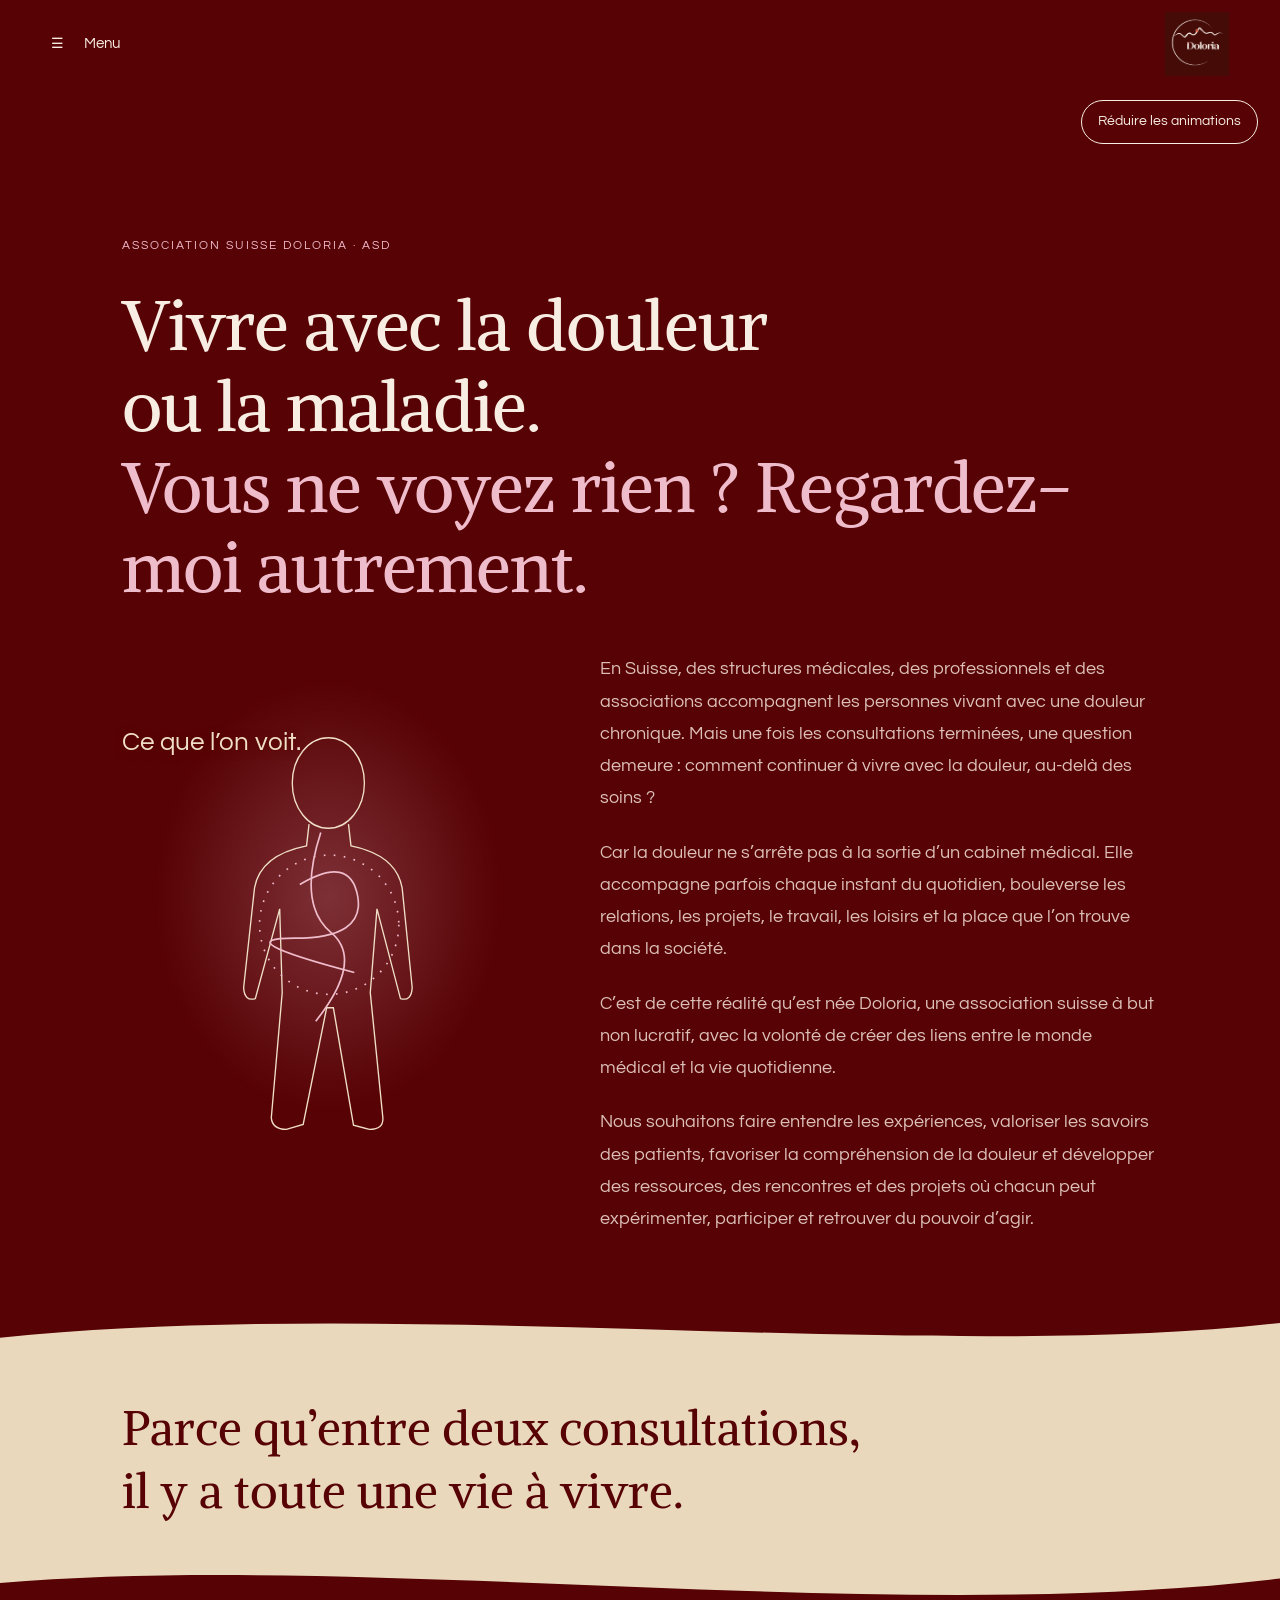
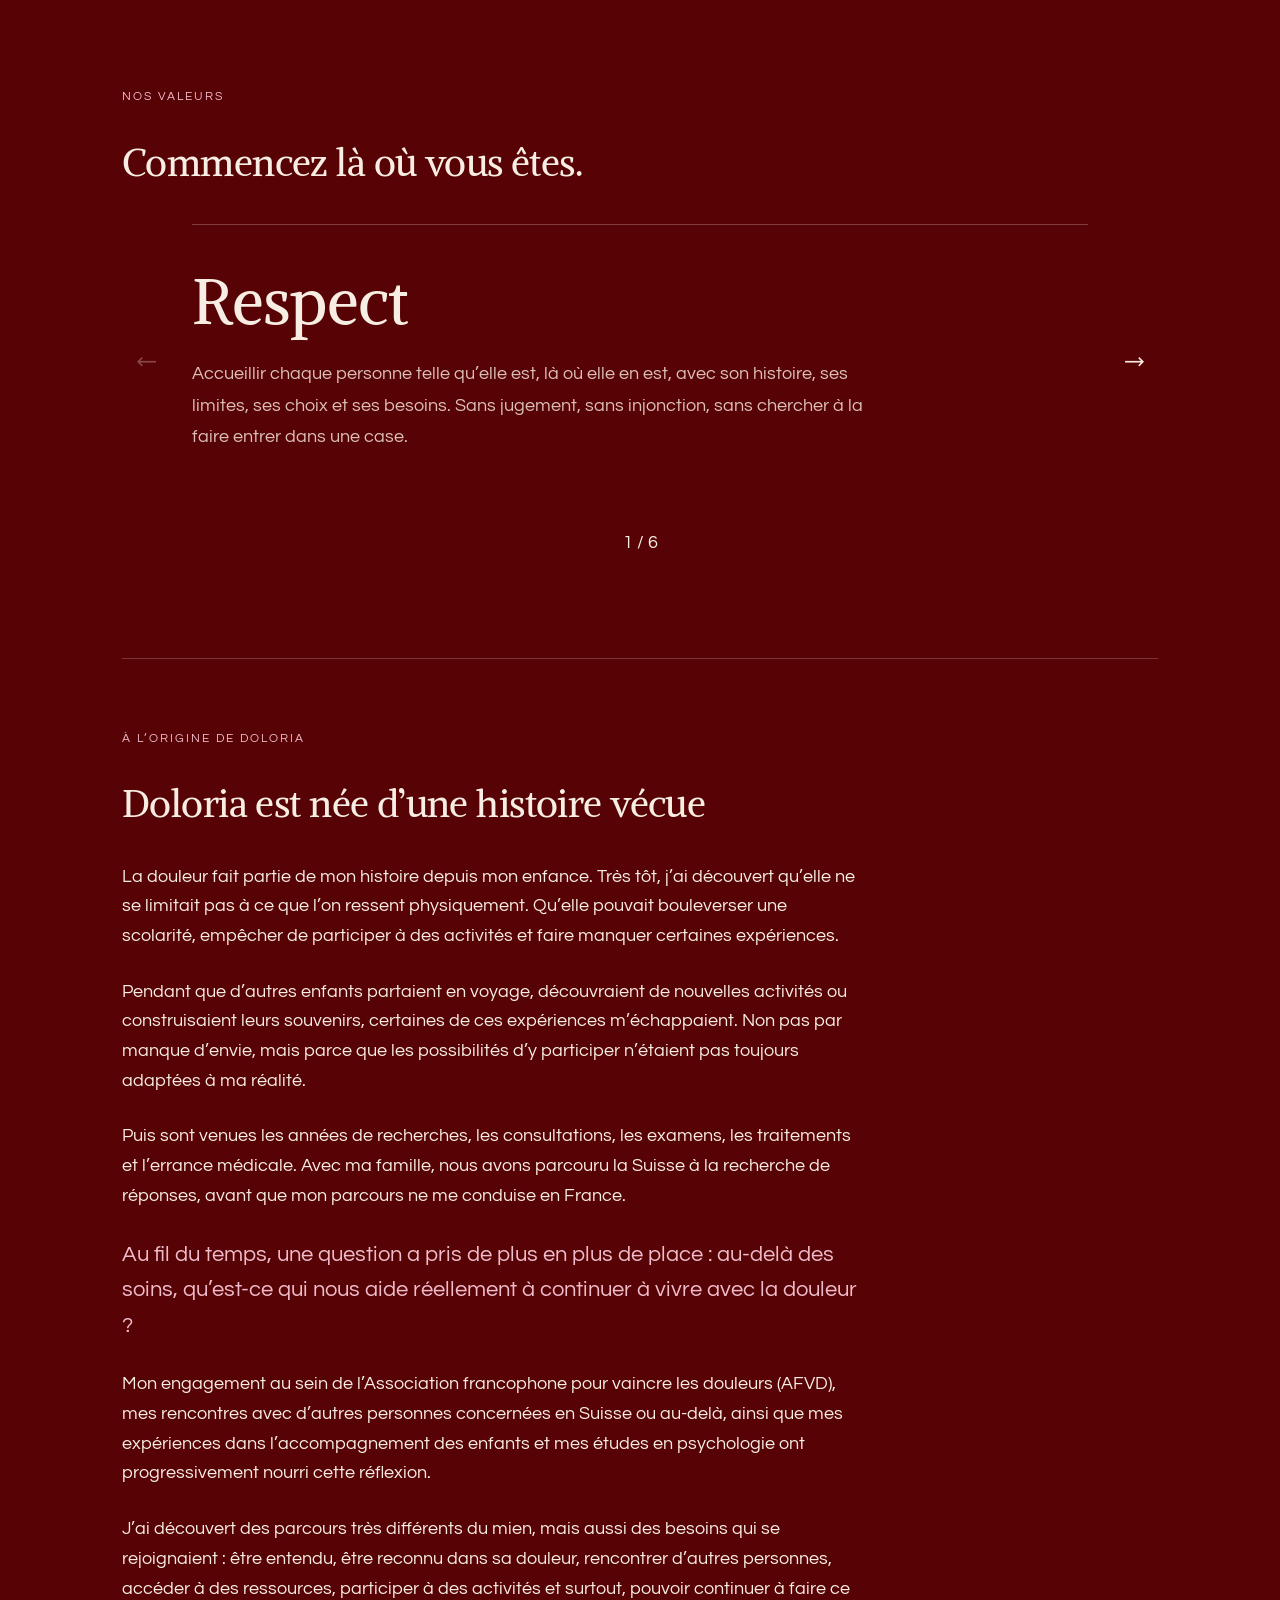
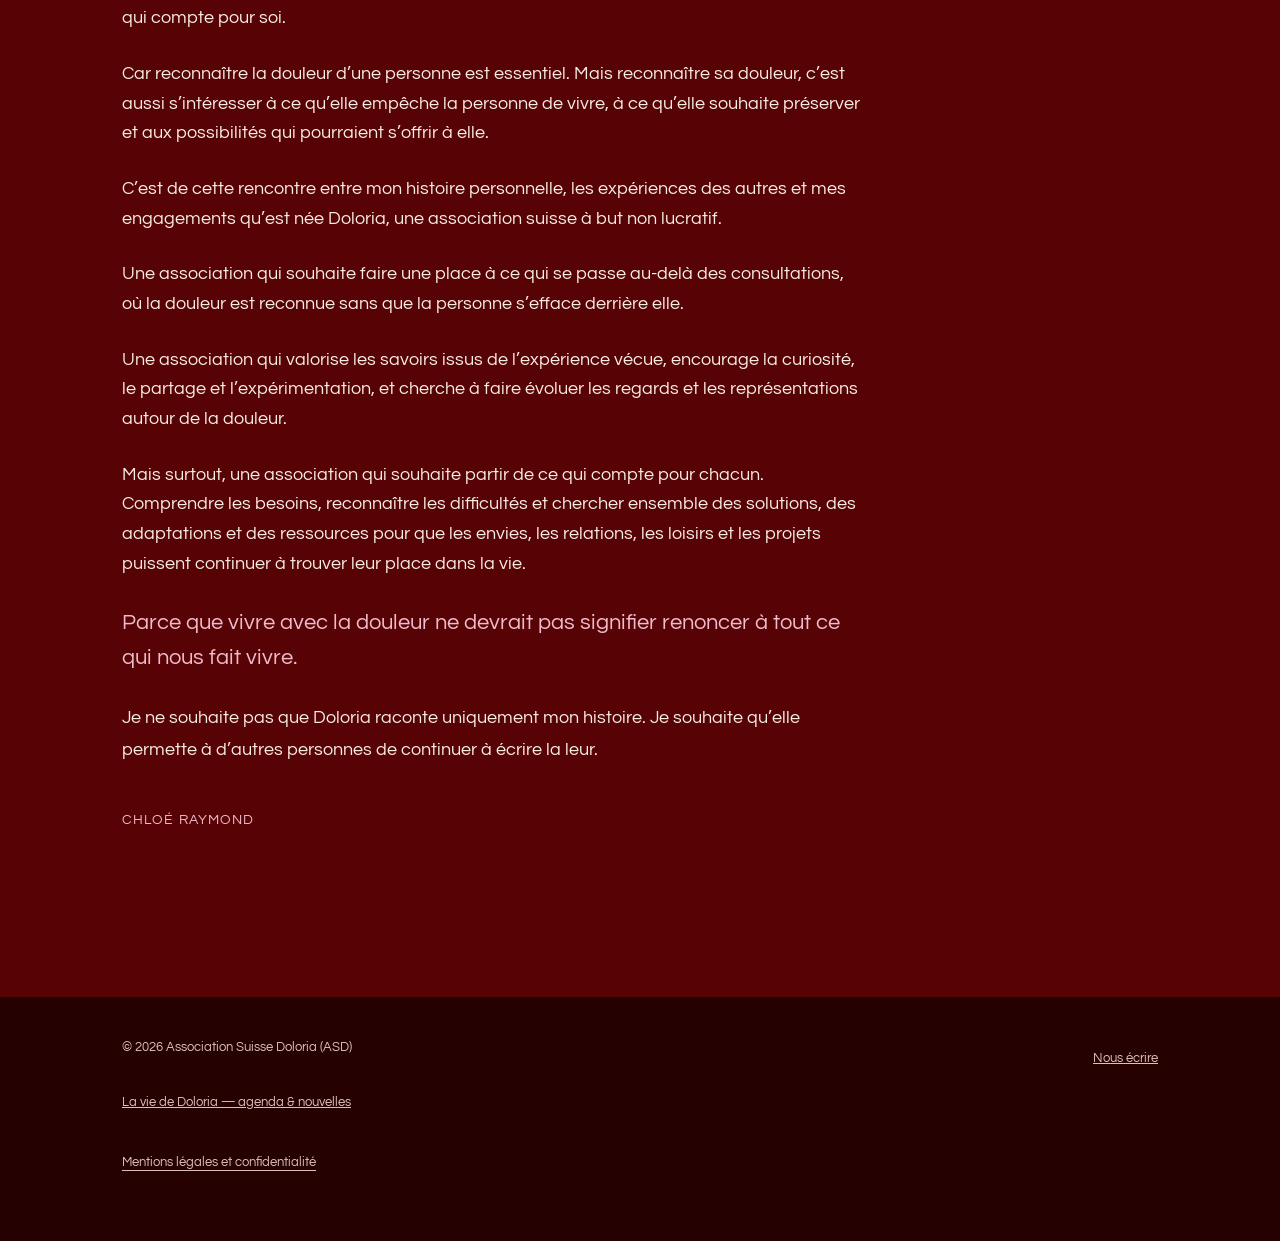
==== a-propos.html @ 416e48ea "Placer la silhouette dans la presentation de Doloria" ====
<!doctype html><html lang="fr"><head><meta charset="utf-8"><meta name="viewport" content="width=device-width,initial-scale=1"><meta name="description" content="Pourquoi Doloria existe : soutenir la qualité de vie, les choix et les projets des personnes vivant avec une douleur persistante ou une maladie chronique."><title>À propos — Doloria</title><link rel="stylesheet" href="info-pages.css"><style>/* Shared keyboard, reading and touch affordances. */:where(a,button,summary):focus-visible{outline:3px solid #fff!important;outline-offset:3px!important;box-shadow:0 0 0 7px #570204!important}main:focus{outline:none}.skip{position:fixed!important;top:10px!important;left:10px;z-index:1000;background:#f7ede2;color:#570204;padding:12px 20px;transform:translateY(-200%)}.skip:focus{transform:none}:where(p,h1,h2,h3,a,summary){overflow-wrap:anywhere}:where(.grid,.steps,.section-intro,.journey-bottom,.action-row)>*{min-width:0}:where(header nav,footer .wrap){flex-wrap:wrap}:where(header nav a,footer a){display:inline-flex;align-items:center;min-height:44px}summary{min-height:44px}p a{text-decoration:underline;text-underline-offset:.2em}.accessibility-controls{padding:12px 22px;background:#570204;color:#f7ede2;text-align:right}.accessibility-controls button{font:inherit;font-size:.875rem;min-height:44px;padding:8px 16px;border:1px solid currentColor;border-radius:24px;background:transparent;color:inherit;cursor:pointer}.accessibility-controls[hidden]{display:none}html.no-motion{scroll-behavior:auto!important}.no-motion *,.no-motion *::before,.no-motion *::after{animation:none!important;transition:none!important}.forest-door::before{content:'';position:absolute;left:50%;top:50%;width:max(100%,44px);height:max(100%,44px);transform:translate(-50%,-50%)}.forest-door:focus-visible::after{opacity:1}@media(max-width:760px){ .js .nav-links{max-height:calc(100dvh - var(--header,78px));overflow-y:auto} .nav{column-gap:8px} .motion{max-width:145px}}@media(forced-colors:active){ :where(a,button,summary):focus-visible{outline:3px solid Highlight!important;box-shadow:none!important} .pill,.button,.motion,.menu-toggle,.forest-door{border:2px solid ButtonText} .forest-door{background:ButtonFace}}@media(prefers-reduced-motion:reduce){html{scroll-behavior:auto!important}*,*::before,*::after{animation:none!important;transition:none!important}}</style><style id="adult-typography">
body{font-family:'Glacial Indifference','Helvetica Neue',Arial,sans-serif}
nav a:first-child,main h1,main h2,main h3,main h4,main.page h1,main.page h2,main.page h3,main .event h4{font-family:'Swiss 721','Helvetica Neue',Arial,sans-serif;font-weight:400}
main h1,.page h1{font-size:clamp(2.75rem,5.5vw,4.75rem);line-height:1.08;letter-spacing:-.045em}
main h1 em{font-style:normal}
main h2,.page h2{font-size:clamp(1.75rem,3vw,2.5rem);line-height:1.15;letter-spacing:-.025em}
main h3,main h4{line-height:1.2;letter-spacing:-.02em}
.lead{line-height:1.65}
</style>
<style id="shared-header-logo">header nav a.doloria-logo{display:flex;align-items:center;flex-shrink:0;min-height:86px;text-decoration:none}header nav a.doloria-logo img{display:block;width:86px;height:86px;object-fit:contain}@media(max-width:1000px){header nav a.doloria-logo img{width:74px;height:74px}header nav a.doloria-logo{min-height:74px}}@media(max-width:760px){header nav a.doloria-logo img{width:68px;height:68px}header nav a.doloria-logo{min-height:68px}}</style><style id="about-values-layout">.values{margin-top:80px}.values .grid{margin-top:36px}.values .card{min-height:0}.values h3{font-family:'Helvetica Neue',Arial,sans-serif;font-size:clamp(1.55rem,2.5vw,2rem);line-height:1.2;letter-spacing:-.025em;margin:0 0 20px}.founder-story{margin-top:100px;padding-top:70px;border-top:1px solid #f7ede238}.founder-story h2{max-width:800px}.story-copy{max-width:740px;margin-top:36px}.story-copy p{margin:0 0 26px}.story-copy .story-highlight{color:var(--rose);font-size:1.2em}.founder-signature{padding-top:16px;font-size:.85rem;letter-spacing:.08em;text-transform:uppercase;color:var(--rose)}@media(max-width:700px){.values{margin-top:55px}.founder-story{margin-top:65px;padding-top:45px}}</style><link rel="stylesheet" href="navigation.css?v=pro-4"><link rel="stylesheet" href="typographie.css?v=1"><style id="about-editorial">
.about-beacon{font-family:Alike,Georgia,serif!important;font-weight:400!important;font-size:clamp(1.8rem,4vw,3rem);line-height:1.3;color:var(--rose);max-width:900px;margin:48px 0 0;padding-left:24px;border-left:3px solid var(--rose)}
.values-track{display:flex;gap:24px;overflow-x:auto;scroll-snap-type:x mandatory;overscroll-behavior-x:contain;scrollbar-width:thin;margin-top:36px;padding:8px 0 18px}.values-track .card{flex:0 0 100%;box-sizing:border-box;min-width:0;scroll-snap-align:start;padding:36px}.values-track .card p{max-width:780px}.values-track .card h3{font-size:clamp(1.75rem,3.5vw,2.8rem)}
.values-controls{display:flex;justify-content:flex-end;align-items:center;gap:20px;margin-top:20px}.values-controls[hidden]{display:none}.values-controls button{width:50px;height:50px;border:1px solid currentColor;border-radius:50%;background:transparent;color:var(--cream);font:inherit;cursor:pointer}.values-controls button:disabled{opacity:.35;cursor:default}.values-controls button:hover:not(:disabled){background:var(--cream);color:var(--wine)}.values-track:focus-visible,.values-controls button:focus-visible{outline:3px solid var(--rose);outline-offset:4px}
@media(max-width:700px){.values-track .card{padding:24px}.about-beacon{padding-left:18px}}
@media print{.values-track{display:block;overflow:visible}.values-track .card{margin-block:20px;break-inside:avoid}.values-controls{display:none}}
</style><style id="about-intro-spacing">main.page>.wrap>.lead{margin-bottom:0}main.page>.wrap>.lead+.lead{margin-top:14px}main.page>.wrap>.about-beacon{margin-top:28px}</style><link rel="stylesheet" href="site-natural.css?v=1"><link rel="stylesheet" href="about-invisible.css?v=1"><style id="invisible-intro-layout">.invisible-intro{margin-top:45px}.invisible-intro .lead{margin:0 0 22px;max-width:none;font-size:1.12rem;line-height:1.8}.invisible-intro .invisible-art{height:520px;min-height:0;top:110px}.founder-story .story-copy{max-width:740px;margin-top:36px}.founder-story .story-copy [data-cms-text="histoire_13"]{font-family:Questrial,Arial,sans-serif!important;font-size:1em;line-height:1.8;color:inherit;margin:0 0 26px;padding:0}@media(max-width:700px){.invisible-intro .invisible-art{height:420px;top:auto}.invisible-intro .lead{font-size:1rem}}</style></head><body data-cms-page="a-propos"><a class="skip" href="#contenu">Aller au contenu</a><header id="site-header"><nav id="site-navigation" aria-label="Navigation principale"><a class="site-logo" href="index.html" aria-label="Doloria, accueil"><img src="media/site-564880e612cbc043.webp" alt="Doloria" width="72" height="72"></a><button id="site-menu-toggle" type="button" aria-expanded="false" aria-controls="site-menu" hidden>Menu</button><div id="site-menu"><a href="a-propos.html" aria-current="page">À propos</a><a href="vie-doloria.html">La vie de Doloria</a><a href="index.html#actions">Nos actions</a><a href="ressources.html">Ressources</a><details class="site-pro-menu"><summary>Espace professionnels <span aria-hidden="true">⌄</span></summary><div class="site-pro-links"><a href="professionnels.html">Santé</a><a href="professionnels-animation.html">Anim’</a><a href="professionnels-institutions.html">Institutions</a></div></details><a href="petits-courageux.html">Les Petits Courageux</a><a href="contact.html">Contact</a></div></nav></header><div class="accessibility-controls" hidden><button id="reading-motion" type="button" aria-pressed="false">Réduire les animations</button></div><main class="page" id="contenu" tabindex="-1"><div class="wrap"><div data-cms-text="intro_label" class="eyebrow">Association Suisse Doloria · ASD</div><h1><span data-cms-text="but_titre" >Vivre avec la douleur ou la maladie.</span><br><em data-cms-text="but_suite" >Vous ne voyez rien ? Regardez-moi autrement.</em></h1><div class="invisible-story invisible-intro"><div class="invisible-art" aria-hidden="true"><svg viewBox="0 0 440 620" role="presentation"><defs><radialGradient id="human-glow"><stop stop-color="#efbccb" stop-opacity=".25"/><stop offset="1" stop-color="#efbccb" stop-opacity="0"/></radialGradient></defs><ellipse cx="220" cy="290" rx="210" ry="260" fill="url(#human-glow)"/><g class="human-outline" fill="none" stroke="#f0dfc7" stroke-width="1.6"><ellipse cx="220" cy="155" rx="43" ry="54"/><path d="M197 204L194 230Q139 241 132 280L119 399Q120 416 133 412L162 305 165 405 152 554Q153 568 170 568L190 562 218 423 226 423 250 563 269 568Q286 568 285 554L270 405 278 305 306 412Q319 416 320 399L308 280Q301 241 247 230L244 204"/></g><g class="inner-lines" fill="none" stroke="#efbccb" stroke-width="2"><path d="M186 276Q246 240 255 290T180 340 251 381"/><path d="M211 214Q183 300 223 333T205 439"/><circle cx="221" cy="324" r="83" stroke-dasharray="2 10"/></g></svg><div class="invisible-word w1">Ce que l’on voit.</div><div class="invisible-word w2">Ce que l’on ressent.</div><div class="invisible-word w3">Ce que l’on souhaite vivre.</div></div><div class="intro-copy"><p class="lead" data-cms-text="but_texte">En Suisse, des structures médicales, des professionnels et des associations accompagnent les personnes vivant avec une douleur chronique. Mais une fois les consultations terminées, une question demeure : comment continuer à vivre avec la douleur, au-delà des soins ?</p><p class="lead" data-cms-text="but_actions">Car la douleur ne s’arrête pas à la sortie d’un cabinet médical. Elle accompagne parfois chaque instant du quotidien, bouleverse les relations, les projets, le travail, les loisirs et la place que l’on trouve dans la société.</p><p class="lead" data-cms-text="but_origine">C’est de cette réalité qu’est née Doloria, une association suisse à but non lucratif, avec la volonté de créer des liens entre le monde médical et la vie quotidienne.</p><p class="lead" data-cms-text="but_projets">Nous souhaitons faire entendre les expériences, valoriser les savoirs des patients, favoriser la compréhension de la douleur et développer des ressources, des rencontres et des projets où chacun peut expérimenter, participer et retrouver du pouvoir d’agir.</p></div></div><p class="about-beacon" data-cms-text="phrase_phare">Parce qu’entre deux consultations, il y a toute une vie à vivre.</p><section class="values" aria-labelledby="values-title"><div data-cms-text="valeurs_label" class="eyebrow">Nos valeurs</div><h2 data-cms-text="valeurs_titre" id="values-title">Commencez là où vous êtes.</h2><div class="values-track" id="values-track" tabindex="0" role="region" aria-roledescription="carrousel" aria-label="Les six valeurs de Doloria"><article class="card" role="group" aria-roledescription="diapositive" aria-label="1 sur 6"><h3 data-cms-text="valeur_1_titre" >Respect</h3><p data-cms-text="valeur_1_texte" >Accueillir chaque personne telle qu’elle est, là où elle en est, avec son histoire, ses limites, ses choix et ses besoins. Sans jugement, sans injonction, sans chercher à la faire entrer dans une case.</p></article><article class="card" role="group" aria-roledescription="diapositive" aria-label="2 sur 6"><h3 data-cms-text="valeur_2_titre" >Autodétermination</h3><p data-cms-text="valeur_2_texte" >Chacun reste acteur de sa vie et de ses décisions. Doloria défend le droit de comprendre, de choisir, de refuser, d’essayer et de définir ce qui compte réellement pour soi.</p></article><article class="card" role="group" aria-roledescription="diapositive" aria-label="3 sur 6"><h3 data-cms-text="valeur_3_titre" >Co-construction</h3><p data-cms-text="valeur_3_texte" >Les réponses ne se construisent pas à la place des personnes concernées, mais avec elles. L’expérience vécue, les priorités de chacun et les savoirs professionnels ont tous leur place.</p></article><article class="card" role="group" aria-roledescription="diapositive" aria-label="4 sur 6"><h3 data-cms-text="valeur_4_titre" >Singularité</h3><p data-cms-text="valeur_4_texte" >Il n’existe pas une seule façon de vivre avec la douleur ou la maladie. Chaque parcours est unique, tout comme les besoins, les ressources, les envies et les objectifs de vie de chacun.</p></article><article class="card" role="group" aria-roledescription="diapositive" aria-label="5 sur 6"><h3 data-cms-text="valeur_5_titre" >Accessibilité</h3><p data-cms-text="valeur_5_texte" >L’information et les ressources doivent pouvoir être comprises et utilisées par tous. Doloria veut rendre les connaissances autour de la douleur plus claires, plus accessibles et plus proches du quotidien.</p></article><article class="card" role="group" aria-roledescription="diapositive" aria-label="6 sur 6"><h3 data-cms-text="valeur_6_titre" >La vie avant la douleur</h3><p data-cms-text="valeur_6_texte" >La douleur peut bouleverser une existence, mais elle ne définit pas une personne. Doloria part de ce qui compte vraiment : le quotidien, les liens, les envies, les projets et tout ce que chacun souhaite encore vivre.</p></article></div><div class="values-controls" hidden><button type="button" class="values-prev" aria-label="Valeur précédente" aria-controls="values-track">←</button><span class="values-count" aria-live="polite" aria-atomic="true">1 / 6</span><button type="button" class="values-next" aria-label="Valeur suivante" aria-controls="values-track">→</button></div></section><section class="founder-story" aria-labelledby="story-title"><div data-cms-text="histoire_label" class="eyebrow">À l’origine de Doloria</div><h2 data-cms-text="histoire_titre" id="story-title">Doloria est née d’une histoire vécue</h2><div class="story-copy"><p class="" data-cms-text="histoire_1">La douleur fait partie de mon histoire depuis mon enfance. Très tôt, j’ai découvert qu’elle ne se limitait pas à ce que l’on ressent physiquement. Qu’elle pouvait bouleverser une scolarité, empêcher de participer à des activités et faire manquer certaines expériences.</p><p class="" data-cms-text="histoire_2">Pendant que d’autres enfants partaient en voyage, découvraient de nouvelles activités ou construisaient leurs souvenirs, certaines de ces expériences m’échappaient. Non pas par manque d’envie, mais parce que les possibilités d’y participer n’étaient pas toujours adaptées à ma réalité.</p><p class="" data-cms-text="histoire_3">Puis sont venues les années de recherches, les consultations, les examens, les traitements et l’errance médicale. Avec ma famille, nous avons parcouru la Suisse à la recherche de réponses, avant que mon parcours ne me conduise en France.</p><p class="story-highlight" data-cms-text="histoire_4">Au fil du temps, une question a pris de plus en plus de place : au-delà des soins, qu’est-ce qui nous aide réellement à continuer à vivre avec la douleur ?</p><p class="" data-cms-text="histoire_5">Mon engagement au sein de l’Association francophone pour vaincre les douleurs (AFVD), mes rencontres avec d’autres personnes concernées en Suisse ou au-delà, ainsi que mes expériences dans l’accompagnement des enfants et mes études en psychologie ont progressivement nourri cette réflexion.</p><p class="" data-cms-text="histoire_6">J’ai découvert des parcours très différents du mien, mais aussi des besoins qui se rejoignaient : être entendu, être reconnu dans sa douleur, rencontrer d’autres personnes, accéder à des ressources, participer à des activités et surtout, pouvoir continuer à faire ce qui compte pour soi.</p><p class="" data-cms-text="histoire_7">Car reconnaître la douleur d’une personne est essentiel. Mais reconnaître sa douleur, c’est aussi s’intéresser à ce qu’elle empêche la personne de vivre, à ce qu’elle souhaite préserver et aux possibilités qui pourraient s’offrir à elle.</p><p class="" data-cms-text="histoire_8">C’est de cette rencontre entre mon histoire personnelle, les expériences des autres et mes engagements qu’est née Doloria, une association suisse à but non lucratif.</p><p class="" data-cms-text="histoire_9">Une association qui souhaite faire une place à ce qui se passe au-delà des consultations, où la douleur est reconnue sans que la personne s’efface derrière elle.</p><p class="" data-cms-text="histoire_10">Une association qui valorise les savoirs issus de l’expérience vécue, encourage la curiosité, le partage et l’expérimentation, et cherche à faire évoluer les regards et les représentations autour de la douleur.</p><p class="" data-cms-text="histoire_11">Mais surtout, une association qui souhaite partir de ce qui compte pour chacun. Comprendre les besoins, reconnaître les difficultés et chercher ensemble des solutions, des adaptations et des ressources pour que les envies, les relations, les loisirs et les projets puissent continuer à trouver leur place dans la vie.</p><p class="story-highlight" data-cms-text="histoire_12">Parce que vivre avec la douleur ne devrait pas signifier renoncer à tout ce qui nous fait vivre.</p><p class="story-highlight" data-cms-text="histoire_13">Je ne souhaite pas que Doloria raconte uniquement mon histoire. Je souhaite qu’elle permette à d’autres personnes de continuer à écrire la leur.</p><p class="founder-signature" data-cms-text="signature">Chloé Raymond</p></div></section></div></main><footer><div class="wrap"><span>© 2026 Association Suisse Doloria (ASD)</span><a href="contact.html">Nous écrire</a></div><div class="wrap"><a href="vie-doloria.html" style="display:inline-flex;min-height:44px;align-items:center">La vie de Doloria — agenda &amp; nouvelles</a></div><div class="wrap" style="padding-top:16px;padding-bottom:16px"><a href="mentions-legales.html" style="display:inline-flex;align-items:center;min-height:44px;text-decoration:underline;text-underline-offset:4px">Mentions légales et confidentialité</a></div></footer><script src="cms-public.js" defer></script><script src="accessibility.js" defer></script><script src="site-natural.js?v=1" defer></script><script>
(()=>{const track=document.getElementById('values-track');if(!track)return;const cards=[...track.children],controls=document.querySelector('.values-controls'),prev=document.querySelector('.values-prev'),next=document.querySelector('.values-next'),count=document.querySelector('.values-count');let index=0,raf=0;controls.hidden=false;
function sync(){raf=0;index=cards.reduce((best,card,i)=>Math.abs(card.getBoundingClientRect().left-track.getBoundingClientRect().left)<Math.abs(cards[best].getBoundingClientRect().left-track.getBoundingClientRect().left)?i:best,0);prev.disabled=index===0;next.disabled=index===cards.length-1;count.textContent=(index+1)+' / '+cards.length;}
function go(i){const target=Math.max(0,Math.min(cards.length-1,i));track.scrollBy({left:cards[target].getBoundingClientRect().left-track.getBoundingClientRect().left,behavior:matchMedia('(prefers-reduced-motion: reduce)').matches||document.documentElement.classList.contains('no-motion')?'instant':'smooth'});}
prev.addEventListener('click',()=>go(index-1));next.addEventListener('click',()=>go(index+1));track.addEventListener('keydown',e=>{if(e.target!==track)return;if(['ArrowLeft','ArrowRight','Home','End'].includes(e.key)){e.preventDefault();go(e.key==='Home'?0:e.key==='End'?cards.length-1:index+(e.key==='ArrowRight'?1:-1));}});track.addEventListener('scroll',()=>{if(!raf)raf=requestAnimationFrame(sync);},{passive:true});addEventListener('resize',sync);sync();})();
</script><script src="about-invisible.js?v=1" defer></script></body></html>
---- info-pages.css ----
:root{--wine:#570204;--deep:#340102;--cream:#f7ede2;--rasp:#bf1246;--rose:#efbccb;--muted:#dcc0b8;--ink:#50202c}*{box-sizing:border-box}html{scroll-behavior:smooth}body{margin:0;background:var(--wine);color:var(--cream);font:18px/1.65 'Helvetica Neue',Arial,sans-serif}a{color:inherit}a:focus-visible{outline:3px solid var(--rose);outline-offset:6px}.wrap{max-width:1100px;padding-inline:32px;margin:auto}header{border-bottom:1px solid #f7ede226}nav{min-height:95px;display:flex;align-items:center;justify-content:space-between;gap:24px}nav a{text-decoration:none}nav a:first-child{font:2rem/1 Georgia,serif}nav a:last-child{text-decoration:underline;text-underline-offset:5px}.page{padding-block:110px 140px}.eyebrow{text-transform:uppercase;color:var(--rose);letter-spacing:.16em;font-size:.78rem;margin-bottom:28px}.page h1{font:400 clamp(3.5rem,8vw,7.5rem)/.92 Georgia,serif;letter-spacing:-.07em;max-width:1000px;margin:0}.page h1 em{color:var(--rose);font-weight:400}.lead{font-size:1.25rem;max-width:720px;color:var(--muted);margin:35px 0 75px}.grid{display:grid;grid-template-columns:repeat(2,1fr);gap:25px;margin-top:60px}.card{border:1px solid #f7ede238;border-radius:7px 18px 12px 16px;padding:28px 30px;min-height:220px}.card .num{color:var(--rose);font-size:.8rem;letter-spacing:.12em}.card h2{font:400 clamp(2rem,3.4vw,3.1rem)/1 Georgia,serif;letter-spacing:-.05em;margin:30px 0 15px}.card p{color:var(--muted);margin:0}.note{border-left:3px solid var(--rasp);padding:21px 25px;background:#ffffff09;max-width:780px;margin-top:50px}.contact-box{background:var(--cream);color:var(--wine);padding:40px;border-radius:8px 20px 12px 18px;max-width:800px;margin-top:55px}.contact-box h2{font:400 clamp(2rem,4vw,3.4rem)/1 Georgia,serif;margin:0 0 18px}.contact-box a{display:inline-flex;background:var(--wine);color:var(--cream);padding:13px 20px;border-radius:10px 15px 9px 14px;text-decoration:none;margin-top:20px}.contact-box a:hover{background:var(--rasp)}footer{background:#250102;padding:40px 0;font-size:.82rem;color:var(--muted)}footer .wrap{display:flex;justify-content:space-between;gap:20px}@media(max-width:700px){body{font-size:16px}.wrap{padding-inline:22px}nav{min-height:78px}nav a:first-child{font-size:1.7rem}.page{padding-block:75px 90px}.lead{font-size:1.08rem;margin-bottom:50px}.grid{grid-template-columns:1fr;margin-top:40px}.card{min-height:0}.contact-box{padding:28px 23px}footer .wrap{display:block}footer a{display:inline-block;margin-top:18px}}@media(prefers-reduced-motion:reduce){html{scroll-behavior:auto}}
---- navigation.css ----
#site-header{position:sticky;inset:0 0 auto;z-index:100;display:block;padding:0;background:#570204;color:#f7ede2;border-bottom:1px solid #f7ede233;font-family:'Helvetica Neue',Arial,sans-serif}
#site-header.site-professional{position:fixed;background:#081525ed}
#site-navigation{display:flex;align-items:center;justify-content:flex-start;gap:20px;max-width:1600px;margin:auto;padding:8px 28px;min-height:88px!important;flex-wrap:nowrap}
#site-header .site-logo{display:flex;flex-shrink:0;min-height:64px;padding:0}
#site-header .site-logo img{display:block;width:72px;height:72px;object-fit:contain}
#site-menu{display:flex;align-items:center;gap:20px;margin-left:auto}
#site-menu a{display:flex;align-items:center;min-height:44px;padding:8px 0;color:inherit;font-family:inherit!important;font-size:14px;font-weight:400;line-height:1.4;letter-spacing:0;text-decoration:none;white-space:nowrap}
#site-menu a:hover,#site-menu a[aria-current]{text-decoration:underline;text-underline-offset:7px;text-decoration-thickness:2px}
#site-header button{margin:0;border:1px solid #f7ede277;border-radius:28px;background:transparent;color:inherit;font:14px/1.3 'Helvetica Neue',Arial,sans-serif;min-height:44px;padding:10px 16px;max-width:none;cursor:pointer}
#site-menu-toggle{display:none}
#site-header .site-motion{flex-shrink:0;font-size:12px}
#site-header .site-tools{display:flex;justify-content:flex-end;align-items:center;gap:20px;padding:0 28px 10px}
#site-header .direct{display:inline-flex;align-items:center;min-height:44px;margin:0;padding:0;font-size:12px;max-width:none;text-decoration:underline;line-height:1.4}
#site-header a:focus-visible,#site-header button:focus-visible{outline:3px solid #fff;outline-offset:3px}
@media(max-width:1400px){
 #site-navigation{gap:14px}
 #site-header.nav-ready #site-menu-toggle{display:block}
 #site-header.nav-ready #site-menu{position:absolute;top:100%;left:0;right:0;display:none;max-height:calc(100dvh - var(--site-header-height,88px));overflow-y:auto;overscroll-behavior:contain;background:#570204;padding:14px 28px 22px;border-bottom:1px solid #f7ede255;margin:0;flex-direction:column;align-items:stretch;gap:0}
 #site-header.site-professional #site-menu{background:#081525}
 #site-header.nav-ready #site-menu.open{display:flex}
 #site-menu a{white-space:normal;padding:12px 0;font-size:16px}
 #site-header .site-motion{margin-left:auto}
 #site-header:not(.nav-ready) #site-navigation{flex-wrap:wrap}
 #site-header:not(.nav-ready) #site-menu{flex-basis:100%;flex-wrap:wrap;margin:0}
}
@media(max-width:600px){#site-navigation{padding:6px 18px;min-height:78px!important;gap:10px}#site-header .site-logo img{width:60px;height:60px}#site-header .site-motion{font-size:11px;padding:9px 10px;max-width:145px}#site-header .site-tools{padding:0 18px 8px;gap:12px}#site-header .direct{max-width:190px;font-size:11px}#site-header button{font-size:14px}#site-header.site-professional~main .chapter:first-child{padding-top:180px}}
@media print{#site-header{display:none}}

.skip:focus{z-index:1001}
/* A native disclosure remains usable without JavaScript. */
#site-menu .site-pro-menu{position:relative;max-width:none;margin:0;padding:0;border:0}
#site-menu .site-pro-menu>summary{display:flex;align-items:center;gap:8px;min-height:44px;padding:8px 0;list-style:none;cursor:pointer;font:400 14px/1.4 'Helvetica Neue',Arial,sans-serif;letter-spacing:0;white-space:nowrap;color:inherit}
#site-menu .site-pro-menu>summary::-webkit-details-marker{display:none}
#site-menu .site-pro-menu>summary::marker{content:''}
#site-menu .site-pro-menu>summary:hover,#site-menu .site-pro-menu.has-current>summary{text-decoration:underline;text-underline-offset:7px}
#site-menu .site-pro-menu>summary:focus-visible{outline:3px solid #fff;outline-offset:3px}
#site-menu .site-pro-menu>summary span{font:inherit;letter-spacing:0;transition:transform .18s}
#site-menu .site-pro-menu[open]>summary span{transform:rotate(180deg)}
#site-menu .site-pro-links{position:absolute;top:100%;left:-18px;min-width:215px;padding:10px 18px 16px;background:#570204;border:1px solid #f7ede244;border-radius:0 0 12px 12px;box-shadow:0 16px 28px #18010340;z-index:101}
#site-menu .site-pro-links a{padding:12px 4px;min-height:46px;white-space:normal}
#site-header.site-professional .site-pro-links{background:#081525}
@media(max-width:1400px){#site-menu .site-pro-menu{width:100%}#site-menu .site-pro-menu>summary{padding:12px 0;font-size:16px;white-space:normal;justify-content:space-between}#site-menu .site-pro-links{position:static;min-width:0;margin:0 0 8px 12px;padding:0 0 0 18px;box-shadow:none;border:0;border-left:1px solid #f7ede266;border-radius:0;background:transparent}#site-menu .site-pro-links a{padding:12px 0}}
@media(prefers-reduced-motion:reduce){#site-menu .site-pro-menu>summary span{transition:none}}
---- typographie.css ----
/* Official Doloria typography: regular weights only. Fonts served locally. */
@font-face{font-family:Questrial;src:url('questrial-Questrial-Regular.ttf') format('truetype');font-weight:400;font-style:normal;font-display:swap}
@font-face{font-family:Alike;src:url('alike-Alike-Regular.ttf') format('truetype');font-weight:400;font-style:normal;font-display:swap}
html{font-synthesis:none}
body,body *{font-family:Questrial,Arial,sans-serif!important;font-weight:400!important;font-synthesis:none}
h1,h2,h3,h4,h5,h6,[role="heading"],h1 *,h2 *,h3 *,h4 *,h5 *,h6 *,[role="heading"] *,
#doloria-intro .intro-screen>p,#doloria-intro .intro-screen>p *,
.hero-watermark,.pause-word,.season-label,.outro>p,.outro .wrap>p,.return p{
font-family:Alike,Georgia,serif!important;font-weight:400!important;font-style:normal!important;letter-spacing:-.015em!important;line-height:1.15!important}
h1,h2,h3,h4,h5,h6{overflow-wrap:break-word}

/* Override legacy page-specific declarations, including nested emphasis. */
body:not(#doloria-legacy) :is(a,button,summary,input,textarea,select){font-family:Questrial,Arial,sans-serif!important;font-weight:400!important}
body:not(#doloria-legacy) :is(h1,h2,h3,h4,h5,h6,[role="heading"]),body:not(#doloria-legacy) :is(h1,h2,h3,h4,h5,h6,[role="heading"]) *{font-family:Alike,Georgia,serif!important;font-weight:400!important;font-style:normal!important}
---- site-natural.css ----
/* Shared open layouts. Existing content, carousels and scenes keep their behavior. */
body #site-header.natural-ready{position:sticky;top:0;border:0;background:var(--wine,#570204);box-shadow:none}body #site-header.site-professional.natural-ready{position:fixed;background:#081525ed}body #site-navigation{justify-content:space-between;max-width:none;padding:10px 4vw;min-height:88px!important}body #site-header.natural-ready #site-menu-toggle{display:inline-flex!important;order:-1;align-items:center;gap:10px;border:0;border-radius:0;font-size:15px;padding:12px 0;background:transparent}body #site-menu-toggle:before{content:'☰';font-size:14px;margin-right:10px}body #site-header .site-logo{margin-left:auto}body #site-header .site-logo img{width:64px;height:64px}html.natural-menu-open{overflow:hidden}
#doloria-navigation{position:fixed;inset:0 auto 0 0;margin:0;width:min(520px,100%);max-width:100%;height:100dvh;max-height:100dvh;overflow-y:auto;border:0;padding:30px clamp(24px,5vw,60px);background:#f7ede2;color:#570204;box-shadow:18px 0 65px #18030830}#doloria-navigation::backdrop{background:#21050899;backdrop-filter:blur(5px)}.natural-menu-top{display:flex;justify-content:space-between;align-items:center;gap:12px;margin-bottom:35px}.natural-menu-top p{font-size:12px;text-transform:uppercase;letter-spacing:.13em}.natural-menu-top button{background:none;border:0;color:inherit;font:inherit;padding:10px;min-height:48px;cursor:pointer}#doloria-navigation nav{display:block;min-height:0;padding:0}#doloria-navigation #site-menu{position:static!important;inset:auto!important;display:flex!important;flex-direction:column;align-items:stretch;gap:12px;margin:0;padding:0;max-height:none;overflow:visible;background:none;box-shadow:none;border:0;transform:none;visibility:visible}#doloria-navigation #site-menu>a,#doloria-navigation summary{display:block;font-family:Alike,Georgia,serif!important;font-size:clamp(1.4rem,3vw,1.9rem)!important;font-weight:400;line-height:1.35;white-space:normal;min-height:48px;padding:10px 0;color:inherit;text-decoration:none}#doloria-navigation #site-menu a[aria-current]{color:#bf1246}#doloria-navigation .site-pro-links{position:static;display:flex;flex-direction:column;gap:8px;padding:8px 0 8px 20px;background:none;color:inherit;border:0;box-shadow:none;min-width:0}#doloria-navigation details:not([open]) .site-pro-links{display:none}#doloria-navigation .site-pro-links a{font-family:Questrial,Arial,sans-serif!important;font-size:17px!important;min-height:44px;white-space:normal}#doloria-navigation :focus-visible{outline:2px solid #bf1246;outline-offset:5px}
body .page{padding-top:80px}body .page h1,body .opening h1{text-wrap:balance}body .lead,body .resources-intro{line-height:1.75}body .card{border:0;border-radius:0;background:transparent;box-shadow:none}body .values-track .card{padding:40px 0;min-height:0;border-top:1px solid #f7ede240}body .values-track .card h3{font-size:clamp(2.2rem,5vw,4rem)}body .values-track .card p{max-width:680px;font-size:1.12rem;line-height:1.75}body .values-controls,body .actions-controls{justify-content:flex-start;gap:24px}body .values-controls button,body .actions-controls button,body .carousel-controls button{border:0;border-radius:0;background:transparent;box-shadow:none;min-height:48px;text-decoration:underline;text-underline-offset:7px}body .actions-track .action-row{border:0;border-radius:0;background:transparent;padding:45px 0;box-shadow:none;border-top:1px solid #f7ede240}body .actions-track .action-row p{line-height:1.75}body .founder-story{border-radius:0;box-shadow:none}body .story-copy{max-width:760px}body .note{background:transparent;border-left:0;border-top:1px solid #f7ede240;padding:24px 0}body .contact-box{background:transparent;color:inherit;border:0;border-top:1px solid #f7ede240;border-radius:0;padding:35px 0;box-shadow:none}body .contact-box a{background:transparent;color:inherit;border-radius:0;padding:12px 0;text-decoration:underline;text-underline-offset:7px}body .contact-box a:hover{background:transparent;color:#efbccb}body .contact-guidance{border-radius:0;box-shadow:none}
body .resource-shortcuts a,body .anchors a{border:0;border-radius:0;background:transparent;padding-left:0;padding-right:0;text-decoration:underline;text-underline-offset:7px}body .resource-shortcuts,body .anchors{gap:20px 35px}body .resource-section{padding-top:50px}body .resource-section h2{font-size:clamp(2rem,4.5vw,3.7rem)}body .resource-carousel .card{border-radius:0}body .booklet-carousel .publication{border-radius:0;background:transparent;box-shadow:none}body .workshop-tile,body .journal-story,body .journal-featured,body .memory-album{border-radius:0;box-shadow:none}body .journal-story{background:transparent}body .life-section{padding-top:70px}body .life-section h2,body .journal-heading h2{font-size:clamp(2.1rem,4.5vw,3.8rem)}body .calendar{border-radius:0;box-shadow:none}body .professional .collab-grid article{background:transparent;border-radius:0;box-shadow:none}body .professional .cta{border-radius:0;box-shadow:none}body .professional .statement{line-height:1.65}body .professional .contact-note{border-radius:0}body .grid{column-gap:65px}body .grid>.card{padding:28px 0;border-top:1px solid #f7ede240}
@media(max-width:700px){body .page{padding-top:50px}body .values-track .card,body .actions-track .action-row{padding:28px 0}body .values-track .card p{font-size:1rem}body .life-section{padding-top:45px}body #site-header .site-tools{gap:12px;padding-inline:20px}body .resource-shortcuts,body .anchors{gap:8px 22px}}
@media(prefers-reduced-motion:no-preference){#doloria-navigation[open]{animation:natural-menu-in .28s ease-out}@keyframes natural-menu-in{from{transform:translateX(-35px);opacity:.5}to{transform:none;opacity:1}}}.no-motion #doloria-navigation{animation:none!important}
/* Consistent side arrows and a quiet centered position indicator. */
body .side-carousel{display:grid;grid-template-columns:48px minmax(0,1fr) 48px;column-gap:22px;row-gap:18px;align-items:center;width:100%;margin-top:30px}body .side-carousel>.side-carousel-track{grid-column:2;grid-row:1;min-width:0;width:100%;max-width:100%;margin:0}body .side-carousel>.side-carousel-controls{display:contents}body .side-carousel>.side-carousel-controls[hidden]{display:none!important}body .side-carousel-controls button{grid-row:1;grid-column:1;align-self:center;justify-self:center;min-width:44px;min-height:48px;padding:8px!important;border:0!important;border-radius:0!important;text-decoration:none!important;background:none!important;color:inherit;font-size:1.7rem!important;line-height:1;cursor:pointer}body .side-carousel-controls button:last-of-type{grid-column:3}body .side-carousel-controls>span{grid-column:2;grid-row:2;justify-self:center;text-align:center}body .actions-track .action-row{border-top:0!important}body .side-carousel-controls button:disabled{opacity:.3;cursor:default}@media(max-width:600px){body .side-carousel{grid-template-columns:36px minmax(0,1fr) 36px;column-gap:6px}body .side-carousel-controls button{min-width:36px;padding:4px!important}body .actions-track .action-row h3{font-size:1.8rem}}
---- about-invisible.css ----
body[data-cms-page="a-propos"]{background:#570204;color:#f7ede2}body[data-cms-page="a-propos"] .page{overflow:clip}body[data-cms-page="a-propos"] .about-beacon{position:relative;isolation:isolate;border:0;color:#570204;padding:85px 0;margin:55px 0!important;max-width:none;text-wrap:balance}body[data-cms-page="a-propos"] .about-beacon:before{content:'';position:absolute;inset:0 -100vw;background:#ead8bd;z-index:-2}body[data-cms-page="a-propos"] .about-beacon:after{content:'';position:absolute;inset:-1px calc((1036px - 100vw)/2);z-index:-1;background-image:url("data:image/svg+xml,%3Csvg xmlns='http://www.w3.org/2000/svg' viewBox='0 0 1440 200' preserveAspectRatio='none'%3E%3Cpath d='M0 0H1440V8C1050 35 450 -10 0 18Z M0 183C420 162 1000 212 1440 180V200H0Z' fill='%23570204'/%3E%3C/svg%3E");background-size:100% 100%;pointer-events:none}.invisible-story{display:grid;grid-template-columns:minmax(260px,.85fr) minmax(0,1.15fr);gap:65px;align-items:start;margin-top:45px}.invisible-art{position:sticky;top:115px;height:min(680px,75vh);min-height:430px;--reveal:0}.invisible-art svg{width:100%;height:100%;display:block}.human-outline{opacity:calc(.3 + var(--reveal)*.7)}.inner-lines{opacity:var(--reveal);transition:opacity .3s}.invisible-word{position:absolute;font-family:Alike,Georgia,serif;color:#efbccb;font-size:clamp(1.2rem,2vw,1.6rem);text-shadow:0 2px 8px #570204}.w1{left:0;top:13%;color:#f0dfc7}.w2{right:0;top:48%;opacity:var(--reveal)}.w3{left:0;bottom:15%;opacity:var(--reveal)}.invisible-caption{position:absolute;bottom:0;width:100%;text-align:center;font-size:.85rem;color:#dcc0b8}body .invisible-story .story-copy{margin-top:0;max-width:none}body .invisible-story .story-copy p{line-height:1.8}body .invisible-story .story-copy .story-highlight{font-size:1.15em;color:#efbccb}body .invisible-story .story-copy [data-cms-text="histoire_13"]{font-family:Questrial,Arial,sans-serif!important;font-size:1em;line-height:1.8;color:inherit;margin:0 0 26px;padding:0;background:none}body .invisible-story .founder-signature{margin-top:0;padding-top:5px}@media(max-width:1100px){body[data-cms-page="a-propos"] .about-beacon:after{left:-32px;right:-32px}.invisible-story{gap:35px}}@media(max-width:700px){body[data-cms-page="a-propos"] .about-beacon{padding:60px 0;margin:40px 0!important}body[data-cms-page="a-propos"] .about-beacon:after{left:-22px;right:-22px}.invisible-story{grid-template-columns:1fr;gap:30px}.invisible-art{position:relative;top:auto;height:450px;min-height:0;--reveal:1}.invisible-word{font-size:1.3rem}}@media(prefers-reduced-motion:reduce){.invisible-art{--reveal:1!important}.inner-lines{transition:none}}.no-motion .invisible-art{--reveal:1!important}
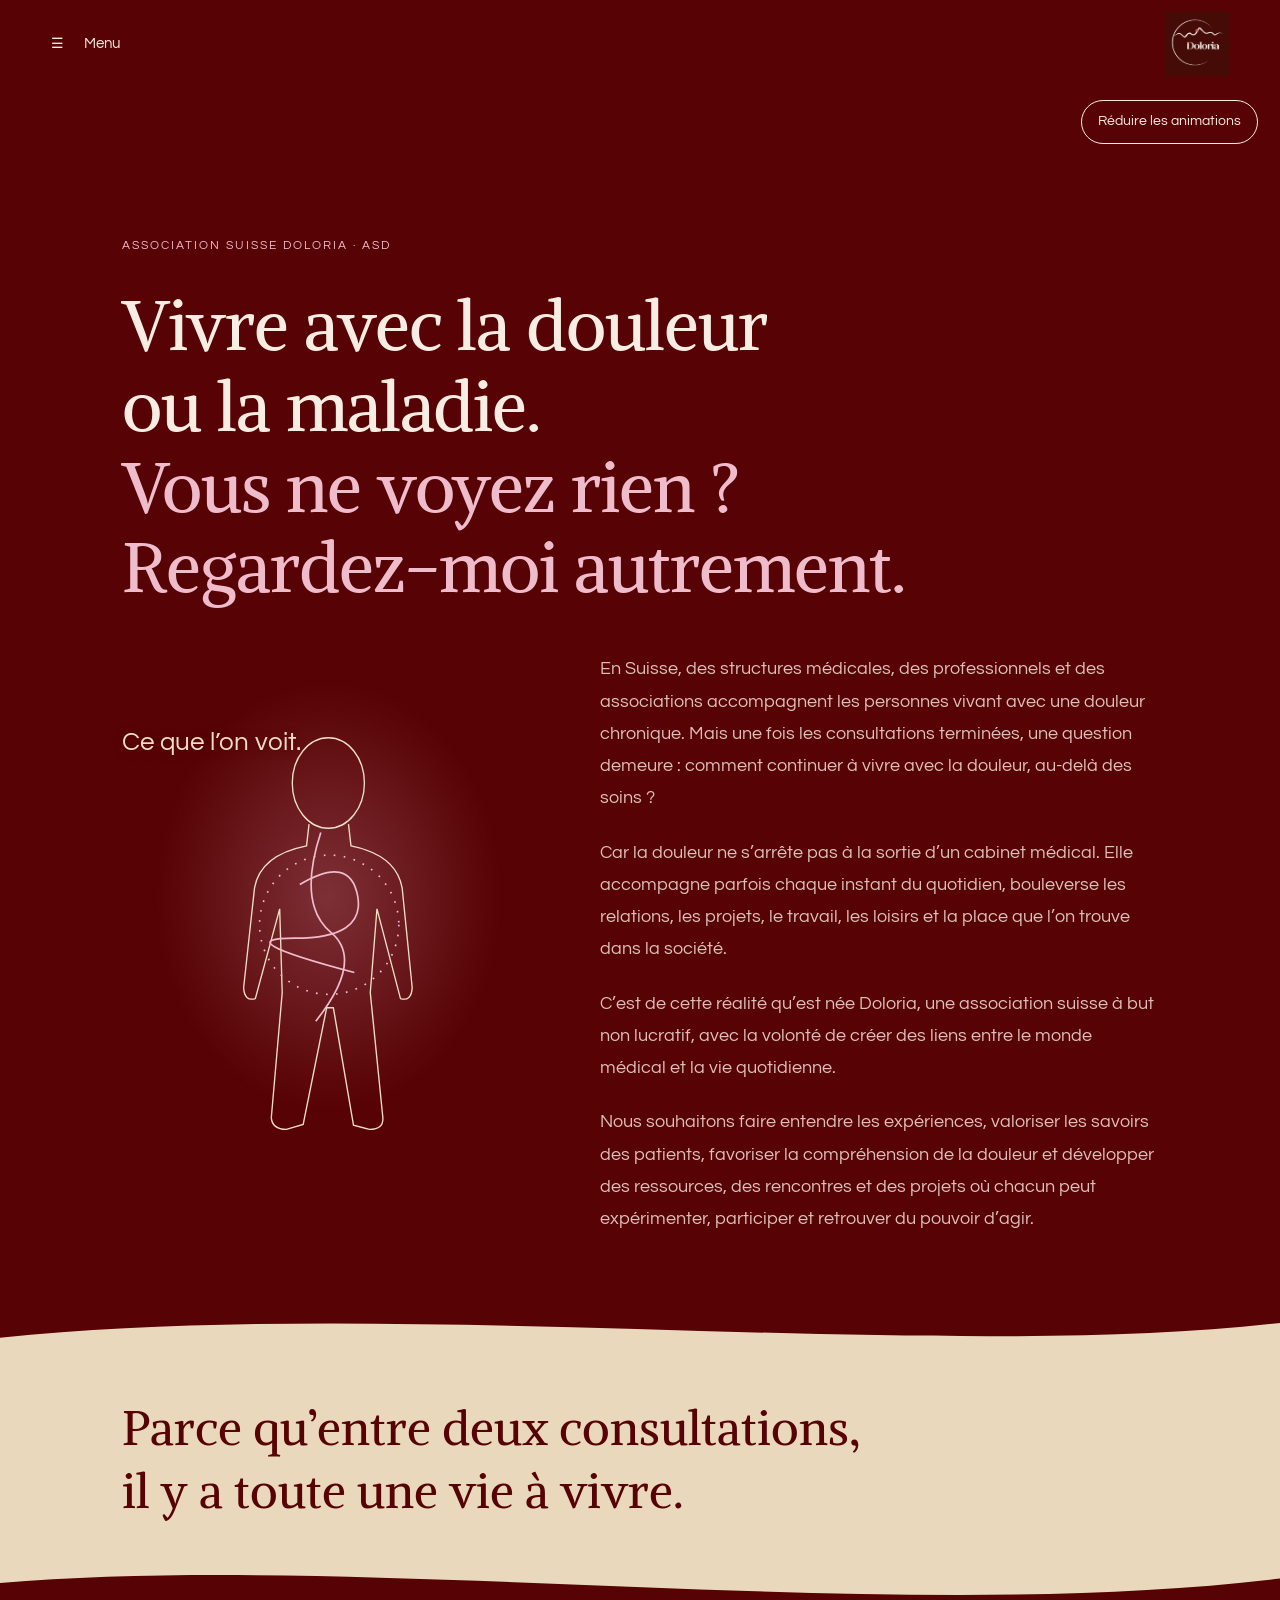
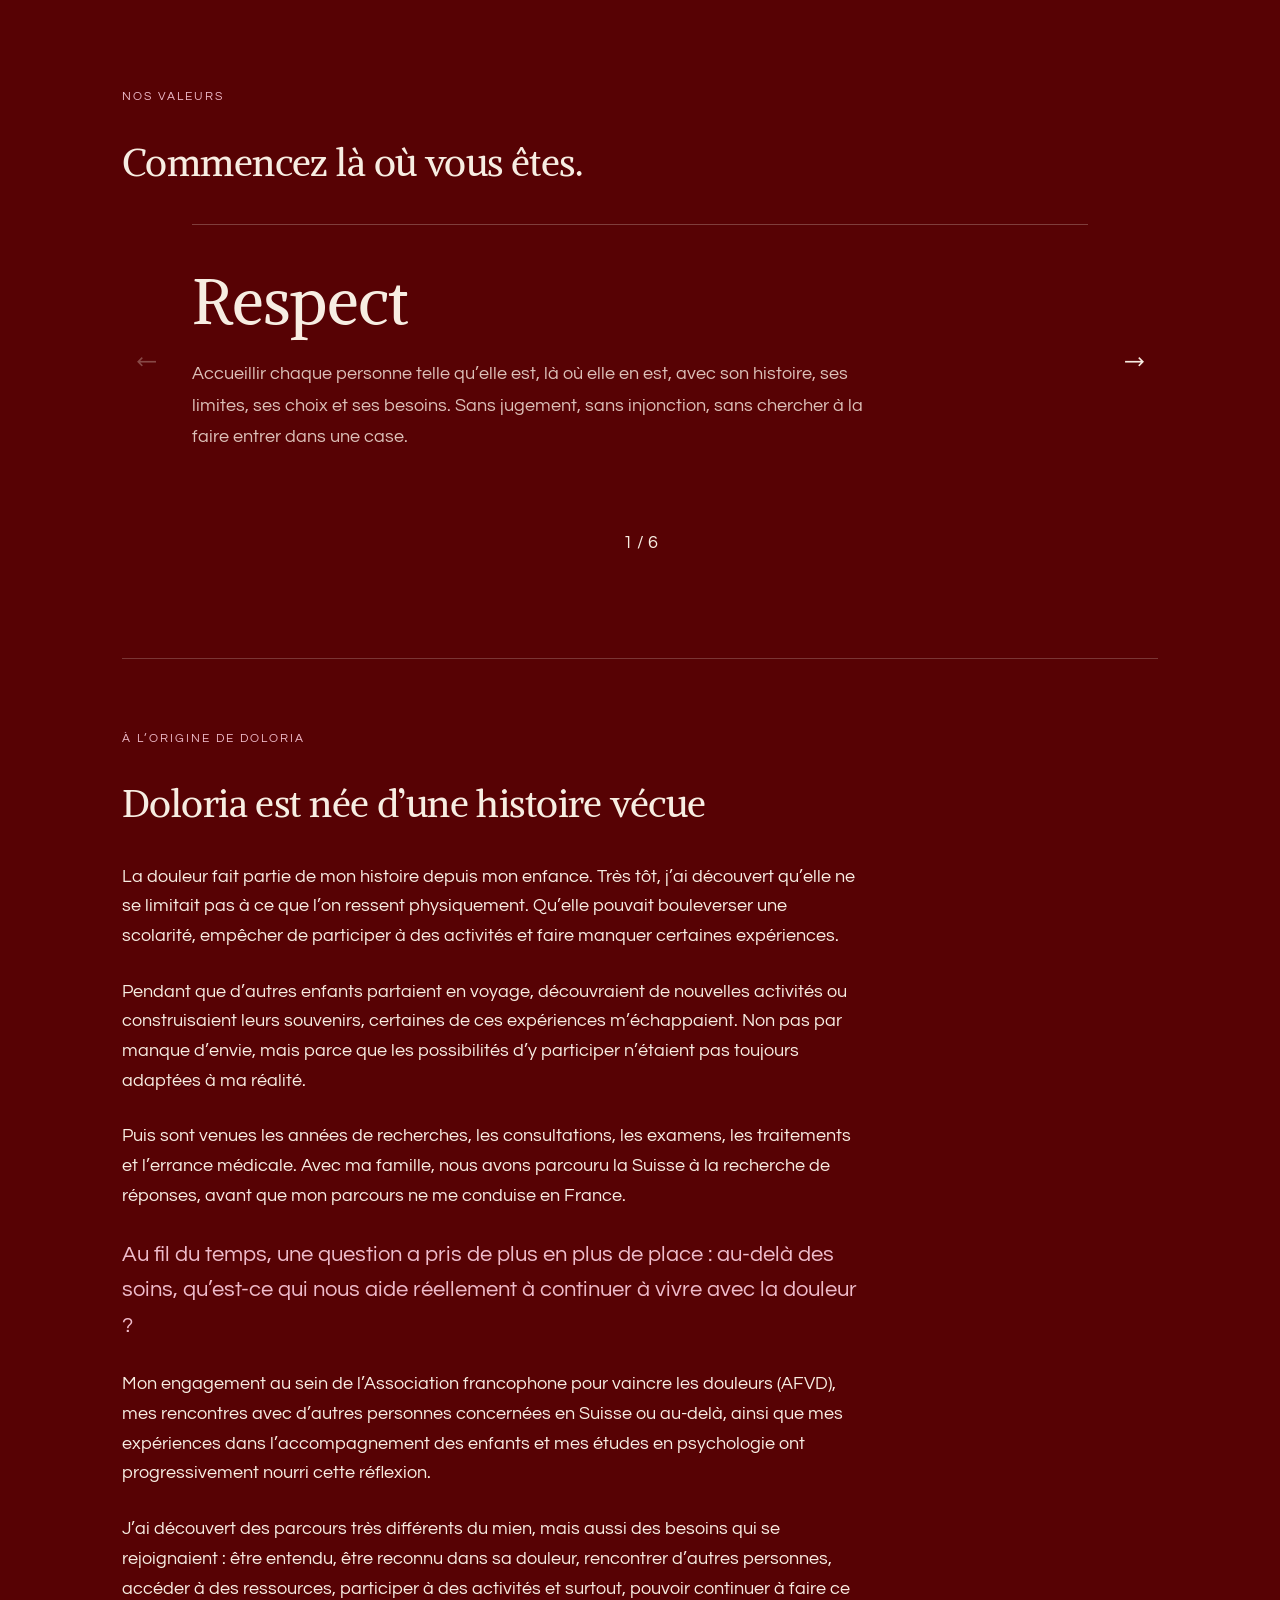
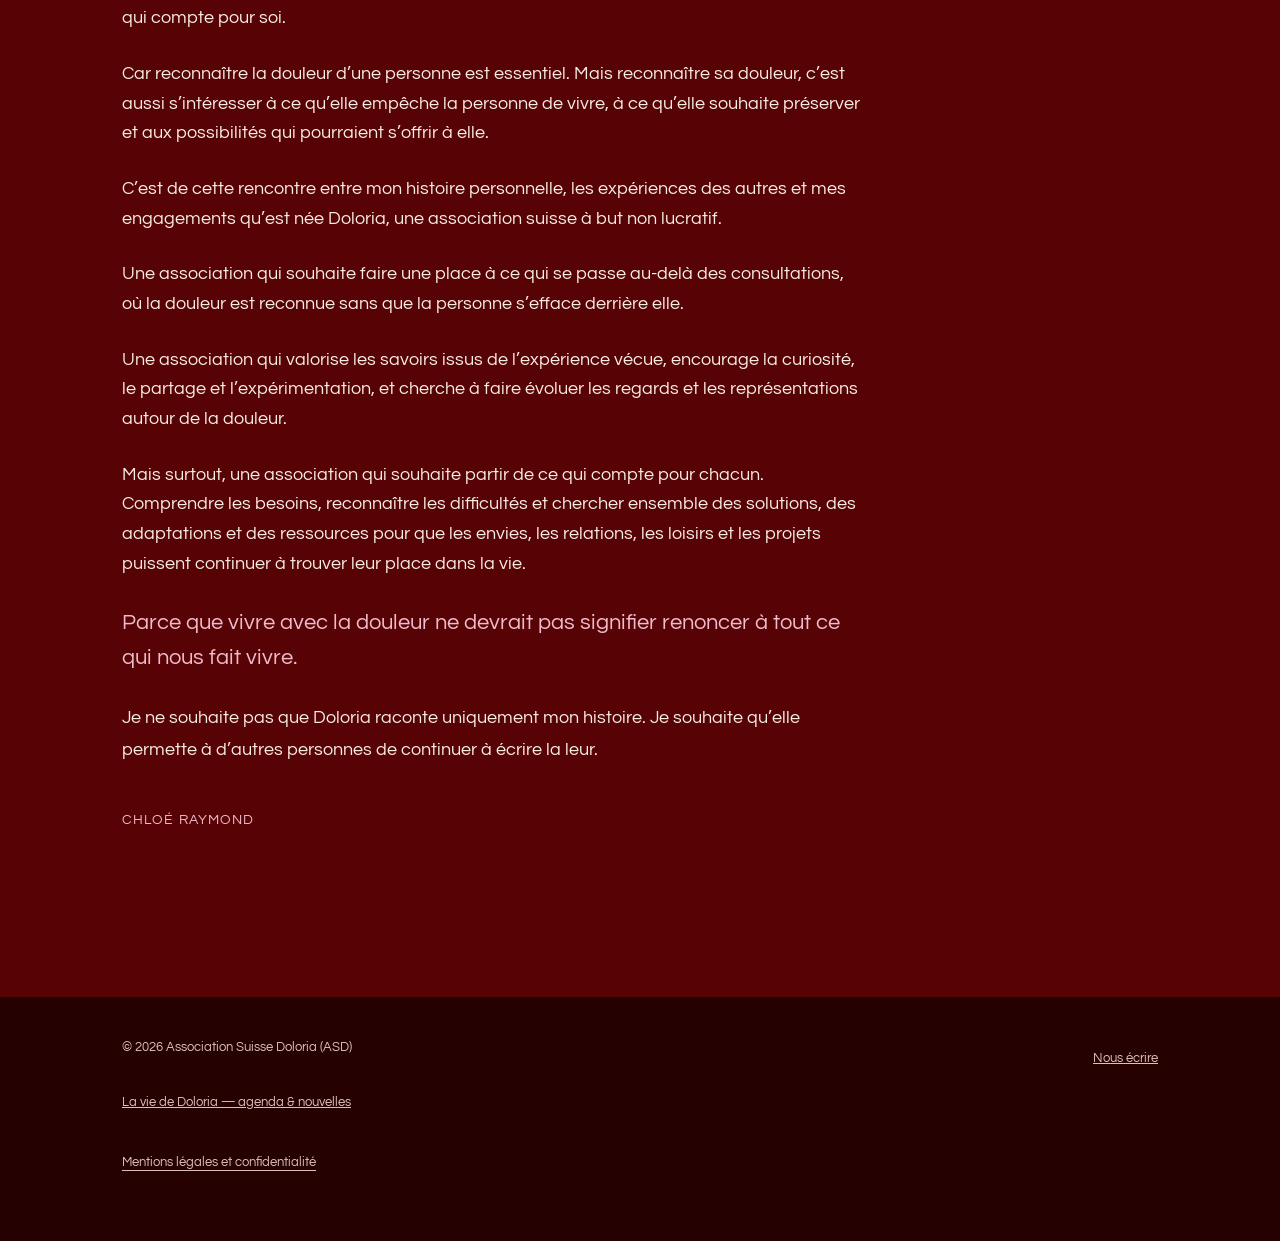
==== commit 325ff851: "Add accessible progressive text reveals across public pages" ====
--- a/a-propos.html
+++ b/a-propos.html
@@ -13,9 +13,10 @@
 .values-controls{display:flex;justify-content:flex-end;align-items:center;gap:20px;margin-top:20px}.values-controls[hidden]{display:none}.values-controls button{width:50px;height:50px;border:1px solid currentColor;border-radius:50%;background:transparent;color:var(--cream);font:inherit;cursor:pointer}.values-controls button:disabled{opacity:.35;cursor:default}.values-controls button:hover:not(:disabled){background:var(--cream);color:var(--wine)}.values-track:focus-visible,.values-controls button:focus-visible{outline:3px solid var(--rose);outline-offset:4px}
 @media(max-width:700px){.values-track .card{padding:24px}.about-beacon{padding-left:18px}}
 @media print{.values-track{display:block;overflow:visible}.values-track .card{margin-block:20px;break-inside:avoid}.values-controls{display:none}}
-</style><style id="about-intro-spacing">main.page>.wrap>.lead{margin-bottom:0}main.page>.wrap>.lead+.lead{margin-top:14px}main.page>.wrap>.about-beacon{margin-top:28px}</style><link rel="stylesheet" href="site-natural.css?v=1"><link rel="stylesheet" href="about-invisible.css?v=1"><style id="invisible-intro-layout">.invisible-intro{margin-top:45px}.invisible-intro .lead{margin:0 0 22px;max-width:none;font-size:1.12rem;line-height:1.8}.invisible-intro .invisible-art{height:520px;min-height:0;top:110px}.founder-story .story-copy{max-width:740px;margin-top:36px}.founder-story .story-copy [data-cms-text="histoire_13"]{font-family:Questrial,Arial,sans-serif!important;font-size:1em;line-height:1.8;color:inherit;margin:0 0 26px;padding:0}@media(max-width:700px){.invisible-intro .invisible-art{height:420px;top:auto}.invisible-intro .lead{font-size:1rem}}</style></head><body data-cms-page="a-propos"><a class="skip" href="#contenu">Aller au contenu</a><header id="site-header"><nav id="site-navigation" aria-label="Navigation principale"><a class="site-logo" href="index.html" aria-label="Doloria, accueil"><img src="media/site-564880e612cbc043.webp" alt="Doloria" width="72" height="72"></a><button id="site-menu-toggle" type="button" aria-expanded="false" aria-controls="site-menu" hidden>Menu</button><div id="site-menu"><a href="a-propos.html" aria-current="page">À propos</a><a href="vie-doloria.html">La vie de Doloria</a><a href="index.html#actions">Nos actions</a><a href="ressources.html">Ressources</a><details class="site-pro-menu"><summary>Espace professionnels <span aria-hidden="true">⌄</span></summary><div class="site-pro-links"><a href="professionnels.html">Santé</a><a href="professionnels-animation.html">Anim’</a><a href="professionnels-institutions.html">Institutions</a></div></details><a href="petits-courageux.html">Les Petits Courageux</a><a href="contact.html">Contact</a></div></nav></header><div class="accessibility-controls" hidden><button id="reading-motion" type="button" aria-pressed="false">Réduire les animations</button></div><main class="page" id="contenu" tabindex="-1"><div class="wrap"><div data-cms-text="intro_label" class="eyebrow">Association Suisse Doloria · ASD</div><h1><span data-cms-text="but_titre" >Vivre avec la douleur ou la maladie.</span><br><em data-cms-text="but_suite" >Vous ne voyez rien ? Regardez-moi autrement.</em></h1><div class="invisible-story invisible-intro"><div class="invisible-art" aria-hidden="true"><svg viewBox="0 0 440 620" role="presentation"><defs><radialGradient id="human-glow"><stop stop-color="#efbccb" stop-opacity=".25"/><stop offset="1" stop-color="#efbccb" stop-opacity="0"/></radialGradient></defs><ellipse cx="220" cy="290" rx="210" ry="260" fill="url(#human-glow)"/><g class="human-outline" fill="none" stroke="#f0dfc7" stroke-width="1.6"><ellipse cx="220" cy="155" rx="43" ry="54"/><path d="M197 204L194 230Q139 241 132 280L119 399Q120 416 133 412L162 305 165 405 152 554Q153 568 170 568L190 562 218 423 226 423 250 563 269 568Q286 568 285 554L270 405 278 305 306 412Q319 416 320 399L308 280Q301 241 247 230L244 204"/></g><g class="inner-lines" fill="none" stroke="#efbccb" stroke-width="2"><path d="M186 276Q246 240 255 290T180 340 251 381"/><path d="M211 214Q183 300 223 333T205 439"/><circle cx="221" cy="324" r="83" stroke-dasharray="2 10"/></g></svg><div class="invisible-word w1">Ce que l’on voit.</div><div class="invisible-word w2">Ce que l’on ressent.</div><div class="invisible-word w3">Ce que l’on souhaite vivre.</div></div><div class="intro-copy"><p class="lead" data-cms-text="but_texte">En Suisse, des structures médicales, des professionnels et des associations accompagnent les personnes vivant avec une douleur chronique. Mais une fois les consultations terminées, une question demeure : comment continuer à vivre avec la douleur, au-delà des soins ?</p><p class="lead" data-cms-text="but_actions">Car la douleur ne s’arrête pas à la sortie d’un cabinet médical. Elle accompagne parfois chaque instant du quotidien, bouleverse les relations, les projets, le travail, les loisirs et la place que l’on trouve dans la société.</p><p class="lead" data-cms-text="but_origine">C’est de cette réalité qu’est née Doloria, une association suisse à but non lucratif, avec la volonté de créer des liens entre le monde médical et la vie quotidienne.</p><p class="lead" data-cms-text="but_projets">Nous souhaitons faire entendre les expériences, valoriser les savoirs des patients, favoriser la compréhension de la douleur et développer des ressources, des rencontres et des projets où chacun peut expérimenter, participer et retrouver du pouvoir d’agir.</p></div></div><p class="about-beacon" data-cms-text="phrase_phare">Parce qu’entre deux consultations, il y a toute une vie à vivre.</p><section class="values" aria-labelledby="values-title"><div data-cms-text="valeurs_label" class="eyebrow">Nos valeurs</div><h2 data-cms-text="valeurs_titre" id="values-title">Commencez là où vous êtes.</h2><div class="values-track" id="values-track" tabindex="0" role="region" aria-roledescription="carrousel" aria-label="Les six valeurs de Doloria"><article class="card" role="group" aria-roledescription="diapositive" aria-label="1 sur 6"><h3 data-cms-text="valeur_1_titre" >Respect</h3><p data-cms-text="valeur_1_texte" >Accueillir chaque personne telle qu’elle est, là où elle en est, avec son histoire, ses limites, ses choix et ses besoins. Sans jugement, sans injonction, sans chercher à la faire entrer dans une case.</p></article><article class="card" role="group" aria-roledescription="diapositive" aria-label="2 sur 6"><h3 data-cms-text="valeur_2_titre" >Autodétermination</h3><p data-cms-text="valeur_2_texte" >Chacun reste acteur de sa vie et de ses décisions. Doloria défend le droit de comprendre, de choisir, de refuser, d’essayer et de définir ce qui compte réellement pour soi.</p></article><article class="card" role="group" aria-roledescription="diapositive" aria-label="3 sur 6"><h3 data-cms-text="valeur_3_titre" >Co-construction</h3><p data-cms-text="valeur_3_texte" >Les réponses ne se construisent pas à la place des personnes concernées, mais avec elles. L’expérience vécue, les priorités de chacun et les savoirs professionnels ont tous leur place.</p></article><article class="card" role="group" aria-roledescription="diapositive" aria-label="4 sur 6"><h3 data-cms-text="valeur_4_titre" >Singularité</h3><p data-cms-text="valeur_4_texte" >Il n’existe pas une seule façon de vivre avec la douleur ou la maladie. Chaque parcours est unique, tout comme les besoins, les ressources, les envies et les objectifs de vie de chacun.</p></article><article class="card" role="group" aria-roledescription="diapositive" aria-label="5 sur 6"><h3 data-cms-text="valeur_5_titre" >Accessibilité</h3><p data-cms-text="valeur_5_texte" >L’information et les ressources doivent pouvoir être comprises et utilisées par tous. Doloria veut rendre les connaissances autour de la douleur plus claires, plus accessibles et plus proches du quotidien.</p></article><article class="card" role="group" aria-roledescription="diapositive" aria-label="6 sur 6"><h3 data-cms-text="valeur_6_titre" >La vie avant la douleur</h3><p data-cms-text="valeur_6_texte" >La douleur peut bouleverser une existence, mais elle ne définit pas une personne. Doloria part de ce qui compte vraiment : le quotidien, les liens, les envies, les projets et tout ce que chacun souhaite encore vivre.</p></article></div><div class="values-controls" hidden><button type="button" class="values-prev" aria-label="Valeur précédente" aria-controls="values-track">←</button><span class="values-count" aria-live="polite" aria-atomic="true">1 / 6</span><button type="button" class="values-next" aria-label="Valeur suivante" aria-controls="values-track">→</button></div></section><section class="founder-story" aria-labelledby="story-title"><div data-cms-text="histoire_label" class="eyebrow">À l’origine de Doloria</div><h2 data-cms-text="histoire_titre" id="story-title">Doloria est née d’une histoire vécue</h2><div class="story-copy"><p class="" data-cms-text="histoire_1">La douleur fait partie de mon histoire depuis mon enfance. Très tôt, j’ai découvert qu’elle ne se limitait pas à ce que l’on ressent physiquement. Qu’elle pouvait bouleverser une scolarité, empêcher de participer à des activités et faire manquer certaines expériences.</p><p class="" data-cms-text="histoire_2">Pendant que d’autres enfants partaient en voyage, découvraient de nouvelles activités ou construisaient leurs souvenirs, certaines de ces expériences m’échappaient. Non pas par manque d’envie, mais parce que les possibilités d’y participer n’étaient pas toujours adaptées à ma réalité.</p><p class="" data-cms-text="histoire_3">Puis sont venues les années de recherches, les consultations, les examens, les traitements et l’errance médicale. Avec ma famille, nous avons parcouru la Suisse à la recherche de réponses, avant que mon parcours ne me conduise en France.</p><p class="story-highlight" data-cms-text="histoire_4">Au fil du temps, une question a pris de plus en plus de place : au-delà des soins, qu’est-ce qui nous aide réellement à continuer à vivre avec la douleur ?</p><p class="" data-cms-text="histoire_5">Mon engagement au sein de l’Association francophone pour vaincre les douleurs (AFVD), mes rencontres avec d’autres personnes concernées en Suisse ou au-delà, ainsi que mes expériences dans l’accompagnement des enfants et mes études en psychologie ont progressivement nourri cette réflexion.</p><p class="" data-cms-text="histoire_6">J’ai découvert des parcours très différents du mien, mais aussi des besoins qui se rejoignaient : être entendu, être reconnu dans sa douleur, rencontrer d’autres personnes, accéder à des ressources, participer à des activités et surtout, pouvoir continuer à faire ce qui compte pour soi.</p><p class="" data-cms-text="histoire_7">Car reconnaître la douleur d’une personne est essentiel. Mais reconnaître sa douleur, c’est aussi s’intéresser à ce qu’elle empêche la personne de vivre, à ce qu’elle souhaite préserver et aux possibilités qui pourraient s’offrir à elle.</p><p class="" data-cms-text="histoire_8">C’est de cette rencontre entre mon histoire personnelle, les expériences des autres et mes engagements qu’est née Doloria, une association suisse à but non lucratif.</p><p class="" data-cms-text="histoire_9">Une association qui souhaite faire une place à ce qui se passe au-delà des consultations, où la douleur est reconnue sans que la personne s’efface derrière elle.</p><p class="" data-cms-text="histoire_10">Une association qui valorise les savoirs issus de l’expérience vécue, encourage la curiosité, le partage et l’expérimentation, et cherche à faire évoluer les regards et les représentations autour de la douleur.</p><p class="" data-cms-text="histoire_11">Mais surtout, une association qui souhaite partir de ce qui compte pour chacun. Comprendre les besoins, reconnaître les difficultés et chercher ensemble des solutions, des adaptations et des ressources pour que les envies, les relations, les loisirs et les projets puissent continuer à trouver leur place dans la vie.</p><p class="story-highlight" data-cms-text="histoire_12">Parce que vivre avec la douleur ne devrait pas signifier renoncer à tout ce qui nous fait vivre.</p><p class="story-highlight" data-cms-text="histoire_13">Je ne souhaite pas que Doloria raconte uniquement mon histoire. Je souhaite qu’elle permette à d’autres personnes de continuer à écrire la leur.</p><p class="founder-signature" data-cms-text="signature">Chloé Raymond</p></div></section></div></main><footer><div class="wrap"><span>© 2026 Association Suisse Doloria (ASD)</span><a href="contact.html">Nous écrire</a></div><div class="wrap"><a href="vie-doloria.html" style="display:inline-flex;min-height:44px;align-items:center">La vie de Doloria — agenda &amp; nouvelles</a></div><div class="wrap" style="padding-top:16px;padding-bottom:16px"><a href="mentions-legales.html" style="display:inline-flex;align-items:center;min-height:44px;text-decoration:underline;text-underline-offset:4px">Mentions légales et confidentialité</a></div></footer><script src="cms-public.js" defer></script><script src="accessibility.js" defer></script><script src="site-natural.js?v=1" defer></script><script>
+</style><style id="about-intro-spacing">main.page>.wrap>.lead{margin-bottom:0}main.page>.wrap>.lead+.lead{margin-top:14px}main.page>.wrap>.about-beacon{margin-top:28px}</style><link rel="stylesheet" href="site-natural.css?v=1"><link rel="stylesheet" href="about-invisible.css?v=1"><style id="invisible-intro-layout">.invisible-intro{margin-top:45px}.invisible-intro .lead{margin:0 0 22px;max-width:none;font-size:1.12rem;line-height:1.8}.invisible-intro .invisible-art{height:520px;min-height:0;top:110px}.founder-story .story-copy{max-width:740px;margin-top:36px}.founder-story .story-copy [data-cms-text="histoire_13"]{font-family:Questrial,Arial,sans-serif!important;font-size:1em;line-height:1.8;color:inherit;margin:0 0 26px;padding:0}@media(max-width:700px){.invisible-intro .invisible-art{height:420px;top:auto}.invisible-intro .lead{font-size:1rem}}</style><link rel="stylesheet" href="text-motion.css?v=1"></head><body data-cms-page="a-propos"><a class="skip" href="#contenu">Aller au contenu</a><header id="site-header"><nav id="site-navigation" aria-label="Navigation principale"><a class="site-logo" href="index.html" aria-label="Doloria, accueil"><img src="media/site-564880e612cbc043.webp" alt="Doloria" width="72" height="72"></a><button id="site-menu-toggle" type="button" aria-expanded="false" aria-controls="site-menu" hidden>Menu</button><div id="site-menu"><a href="a-propos.html" aria-current="page">À propos</a><a href="vie-doloria.html">La vie de Doloria</a><a href="index.html#actions">Nos actions</a><a href="ressources.html">Ressources</a><details class="site-pro-menu"><summary>Espace professionnels <span aria-hidden="true">⌄</span></summary><div class="site-pro-links"><a href="professionnels.html">Santé</a><a href="professionnels-animation.html">Anim’</a><a href="professionnels-institutions.html">Institutions</a></div></details><a href="petits-courageux.html">Les Petits Courageux</a><a href="contact.html">Contact</a></div></nav></header><div class="accessibility-controls" hidden><button id="reading-motion" type="button" aria-pressed="false">Réduire les animations</button></div><main class="page" id="contenu" tabindex="-1"><div class="wrap"><div data-cms-text="intro_label" class="eyebrow">Association Suisse Doloria · ASD</div><h1><span data-cms-text="but_titre" >Vivre avec la douleur ou la maladie.</span><br><em data-cms-text="but_suite" >Vous ne voyez rien ? Regardez-moi autrement.</em></h1><div class="invisible-story invisible-intro"><div class="invisible-art" aria-hidden="true"><svg viewBox="0 0 440 620" role="presentation"><defs><radialGradient id="human-glow"><stop stop-color="#efbccb" stop-opacity=".25"/><stop offset="1" stop-color="#efbccb" stop-opacity="0"/></radialGradient></defs><ellipse cx="220" cy="290" rx="210" ry="260" fill="url(#human-glow)"/><g class="human-outline" fill="none" stroke="#f0dfc7" stroke-width="1.6"><ellipse cx="220" cy="155" rx="43" ry="54"/><path d="M197 204L194 230Q139 241 132 280L119 399Q120 416 133 412L162 305 165 405 152 554Q153 568 170 568L190 562 218 423 226 423 250 563 269 568Q286 568 285 554L270 405 278 305 306 412Q319 416 320 399L308 280Q301 241 247 230L244 204"/></g><g class="inner-lines" fill="none" stroke="#efbccb" stroke-width="2"><path d="M186 276Q246 240 255 290T180 340 251 381"/><path d="M211 214Q183 300 223 333T205 439"/><circle cx="221" cy="324" r="83" stroke-dasharray="2 10"/></g></svg><div class="invisible-word w1">Ce que l’on voit.</div><div class="invisible-word w2">Ce que l’on ressent.</div><div class="invisible-word w3">Ce que l’on souhaite vivre.</div></div><div class="intro-copy"><p class="lead" data-cms-text="but_texte">En Suisse, des structures médicales, des professionnels et des associations accompagnent les personnes vivant avec une douleur chronique. Mais une fois les consultations terminées, une question demeure : comment continuer à vivre avec la douleur, au-delà des soins ?</p><p class="lead" data-cms-text="but_actions">Car la douleur ne s’arrête pas à la sortie d’un cabinet médical. Elle accompagne parfois chaque instant du quotidien, bouleverse les relations, les projets, le travail, les loisirs et la place que l’on trouve dans la société.</p><p class="lead" data-cms-text="but_origine">C’est de cette réalité qu’est née Doloria, une association suisse à but non lucratif, avec la volonté de créer des liens entre le monde médical et la vie quotidienne.</p><p class="lead" data-cms-text="but_projets">Nous souhaitons faire entendre les expériences, valoriser les savoirs des patients, favoriser la compréhension de la douleur et développer des ressources, des rencontres et des projets où chacun peut expérimenter, participer et retrouver du pouvoir d’agir.</p></div></div><p class="about-beacon" data-cms-text="phrase_phare">Parce qu’entre deux consultations, il y a toute une vie à vivre.</p><section class="values" aria-labelledby="values-title"><div data-cms-text="valeurs_label" class="eyebrow">Nos valeurs</div><h2 data-cms-text="valeurs_titre" id="values-title">Commencez là où vous êtes.</h2><div class="values-track" id="values-track" tabindex="0" role="region" aria-roledescription="carrousel" aria-label="Les six valeurs de Doloria"><article class="card" role="group" aria-roledescription="diapositive" aria-label="1 sur 6"><h3 data-cms-text="valeur_1_titre" >Respect</h3><p data-cms-text="valeur_1_texte" >Accueillir chaque personne telle qu’elle est, là où elle en est, avec son histoire, ses limites, ses choix et ses besoins. Sans jugement, sans injonction, sans chercher à la faire entrer dans une case.</p></article><article class="card" role="group" aria-roledescription="diapositive" aria-label="2 sur 6"><h3 data-cms-text="valeur_2_titre" >Autodétermination</h3><p data-cms-text="valeur_2_texte" >Chacun reste acteur de sa vie et de ses décisions. Doloria défend le droit de comprendre, de choisir, de refuser, d’essayer et de définir ce qui compte réellement pour soi.</p></article><article class="card" role="group" aria-roledescription="diapositive" aria-label="3 sur 6"><h3 data-cms-text="valeur_3_titre" >Co-construction</h3><p data-cms-text="valeur_3_texte" >Les réponses ne se construisent pas à la place des personnes concernées, mais avec elles. L’expérience vécue, les priorités de chacun et les savoirs professionnels ont tous leur place.</p></article><article class="card" role="group" aria-roledescription="diapositive" aria-label="4 sur 6"><h3 data-cms-text="valeur_4_titre" >Singularité</h3><p data-cms-text="valeur_4_texte" >Il n’existe pas une seule façon de vivre avec la douleur ou la maladie. Chaque parcours est unique, tout comme les besoins, les ressources, les envies et les objectifs de vie de chacun.</p></article><article class="card" role="group" aria-roledescription="diapositive" aria-label="5 sur 6"><h3 data-cms-text="valeur_5_titre" >Accessibilité</h3><p data-cms-text="valeur_5_texte" >L’information et les ressources doivent pouvoir être comprises et utilisées par tous. Doloria veut rendre les connaissances autour de la douleur plus claires, plus accessibles et plus proches du quotidien.</p></article><article class="card" role="group" aria-roledescription="diapositive" aria-label="6 sur 6"><h3 data-cms-text="valeur_6_titre" >La vie avant la douleur</h3><p data-cms-text="valeur_6_texte" >La douleur peut bouleverser une existence, mais elle ne définit pas une personne. Doloria part de ce qui compte vraiment : le quotidien, les liens, les envies, les projets et tout ce que chacun souhaite encore vivre.</p></article></div><div class="values-controls" hidden><button type="button" class="values-prev" aria-label="Valeur précédente" aria-controls="values-track">←</button><span class="values-count" aria-live="polite" aria-atomic="true">1 / 6</span><button type="button" class="values-next" aria-label="Valeur suivante" aria-controls="values-track">→</button></div></section><section class="founder-story" aria-labelledby="story-title"><div data-cms-text="histoire_label" class="eyebrow">À l’origine de Doloria</div><h2 data-cms-text="histoire_titre" id="story-title">Doloria est née d’une histoire vécue</h2><div class="story-copy"><p class="" data-cms-text="histoire_1">La douleur fait partie de mon histoire depuis mon enfance. Très tôt, j’ai découvert qu’elle ne se limitait pas à ce que l’on ressent physiquement. Qu’elle pouvait bouleverser une scolarité, empêcher de participer à des activités et faire manquer certaines expériences.</p><p class="" data-cms-text="histoire_2">Pendant que d’autres enfants partaient en voyage, découvraient de nouvelles activités ou construisaient leurs souvenirs, certaines de ces expériences m’échappaient. Non pas par manque d’envie, mais parce que les possibilités d’y participer n’étaient pas toujours adaptées à ma réalité.</p><p class="" data-cms-text="histoire_3">Puis sont venues les années de recherches, les consultations, les examens, les traitements et l’errance médicale. Avec ma famille, nous avons parcouru la Suisse à la recherche de réponses, avant que mon parcours ne me conduise en France.</p><p class="story-highlight" data-cms-text="histoire_4">Au fil du temps, une question a pris de plus en plus de place : au-delà des soins, qu’est-ce qui nous aide réellement à continuer à vivre avec la douleur ?</p><p class="" data-cms-text="histoire_5">Mon engagement au sein de l’Association francophone pour vaincre les douleurs (AFVD), mes rencontres avec d’autres personnes concernées en Suisse ou au-delà, ainsi que mes expériences dans l’accompagnement des enfants et mes études en psychologie ont progressivement nourri cette réflexion.</p><p class="" data-cms-text="histoire_6">J’ai découvert des parcours très différents du mien, mais aussi des besoins qui se rejoignaient : être entendu, être reconnu dans sa douleur, rencontrer d’autres personnes, accéder à des ressources, participer à des activités et surtout, pouvoir continuer à faire ce qui compte pour soi.</p><p class="" data-cms-text="histoire_7">Car reconnaître la douleur d’une personne est essentiel. Mais reconnaître sa douleur, c’est aussi s’intéresser à ce qu’elle empêche la personne de vivre, à ce qu’elle souhaite préserver et aux possibilités qui pourraient s’offrir à elle.</p><p class="" data-cms-text="histoire_8">C’est de cette rencontre entre mon histoire personnelle, les expériences des autres et mes engagements qu’est née Doloria, une association suisse à but non lucratif.</p><p class="" data-cms-text="histoire_9">Une association qui souhaite faire une place à ce qui se passe au-delà des consultations, où la douleur est reconnue sans que la personne s’efface derrière elle.</p><p class="" data-cms-text="histoire_10">Une association qui valorise les savoirs issus de l’expérience vécue, encourage la curiosité, le partage et l’expérimentation, et cherche à faire évoluer les regards et les représentations autour de la douleur.</p><p class="" data-cms-text="histoire_11">Mais surtout, une association qui souhaite partir de ce qui compte pour chacun. Comprendre les besoins, reconnaître les difficultés et chercher ensemble des solutions, des adaptations et des ressources pour que les envies, les relations, les loisirs et les projets puissent continuer à trouver leur place dans la vie.</p><p class="story-highlight" data-cms-text="histoire_12">Parce que vivre avec la douleur ne devrait pas signifier renoncer à tout ce qui nous fait vivre.</p><p class="story-highlight" data-cms-text="histoire_13">Je ne souhaite pas que Doloria raconte uniquement mon histoire. Je souhaite qu’elle permette à d’autres personnes de continuer à écrire la leur.</p><p class="founder-signature" data-cms-text="signature">Chloé Raymond</p></div></section></div></main><footer><div class="wrap"><span>© 2026 Association Suisse Doloria (ASD)</span><a href="contact.html">Nous écrire</a></div><div class="wrap"><a href="vie-doloria.html" style="display:inline-flex;min-height:44px;align-items:center">La vie de Doloria — agenda &amp; nouvelles</a></div><div class="wrap" style="padding-top:16px;padding-bottom:16px"><a href="mentions-legales.html" style="display:inline-flex;align-items:center;min-height:44px;text-decoration:underline;text-underline-offset:4px">Mentions légales et confidentialité</a></div></footer><script src="cms-public.js" defer></script><script src="accessibility.js" defer></script><script src="site-natural.js?v=1" defer></script><script>
 (()=>{const track=document.getElementById('values-track');if(!track)return;const cards=[...track.children],controls=document.querySelector('.values-controls'),prev=document.querySelector('.values-prev'),next=document.querySelector('.values-next'),count=document.querySelector('.values-count');let index=0,raf=0;controls.hidden=false;
 function sync(){raf=0;index=cards.reduce((best,card,i)=>Math.abs(card.getBoundingClientRect().left-track.getBoundingClientRect().left)<Math.abs(cards[best].getBoundingClientRect().left-track.getBoundingClientRect().left)?i:best,0);prev.disabled=index===0;next.disabled=index===cards.length-1;count.textContent=(index+1)+' / '+cards.length;}
 function go(i){const target=Math.max(0,Math.min(cards.length-1,i));track.scrollBy({left:cards[target].getBoundingClientRect().left-track.getBoundingClientRect().left,behavior:matchMedia('(prefers-reduced-motion: reduce)').matches||document.documentElement.classList.contains('no-motion')?'instant':'smooth'});}
 prev.addEventListener('click',()=>go(index-1));next.addEventListener('click',()=>go(index+1));track.addEventListener('keydown',e=>{if(e.target!==track)return;if(['ArrowLeft','ArrowRight','Home','End'].includes(e.key)){e.preventDefault();go(e.key==='Home'?0:e.key==='End'?cards.length-1:index+(e.key==='ArrowRight'?1:-1));}});track.addEventListener('scroll',()=>{if(!raf)raf=requestAnimationFrame(sync);},{passive:true});addEventListener('resize',sync);sync();})();
-</script><script src="about-invisible.js?v=1" defer></script></body></html>
+</script><script src="about-invisible.js?v=1" defer></script><script src="text-motion.js?v=1" defer></script></body></html>
+
--- a/text-motion.css
+++ b/text-motion.css
@@ -0,0 +1,5 @@
+/* Only the text fragments move: layout, links and existing scenes are unchanged. */
+.doloria-motion-word{display:inline-block;max-width:100%;vertical-align:baseline;white-space:normal}
+@media(prefers-reduced-motion:reduce){.doloria-motion-word{transform:none!important;opacity:1!important}}
+.no-motion .doloria-motion-word,.still .doloria-motion-word{transform:none!important;opacity:1!important}
+@media print{.doloria-motion-word{transform:none!important;opacity:1!important}}
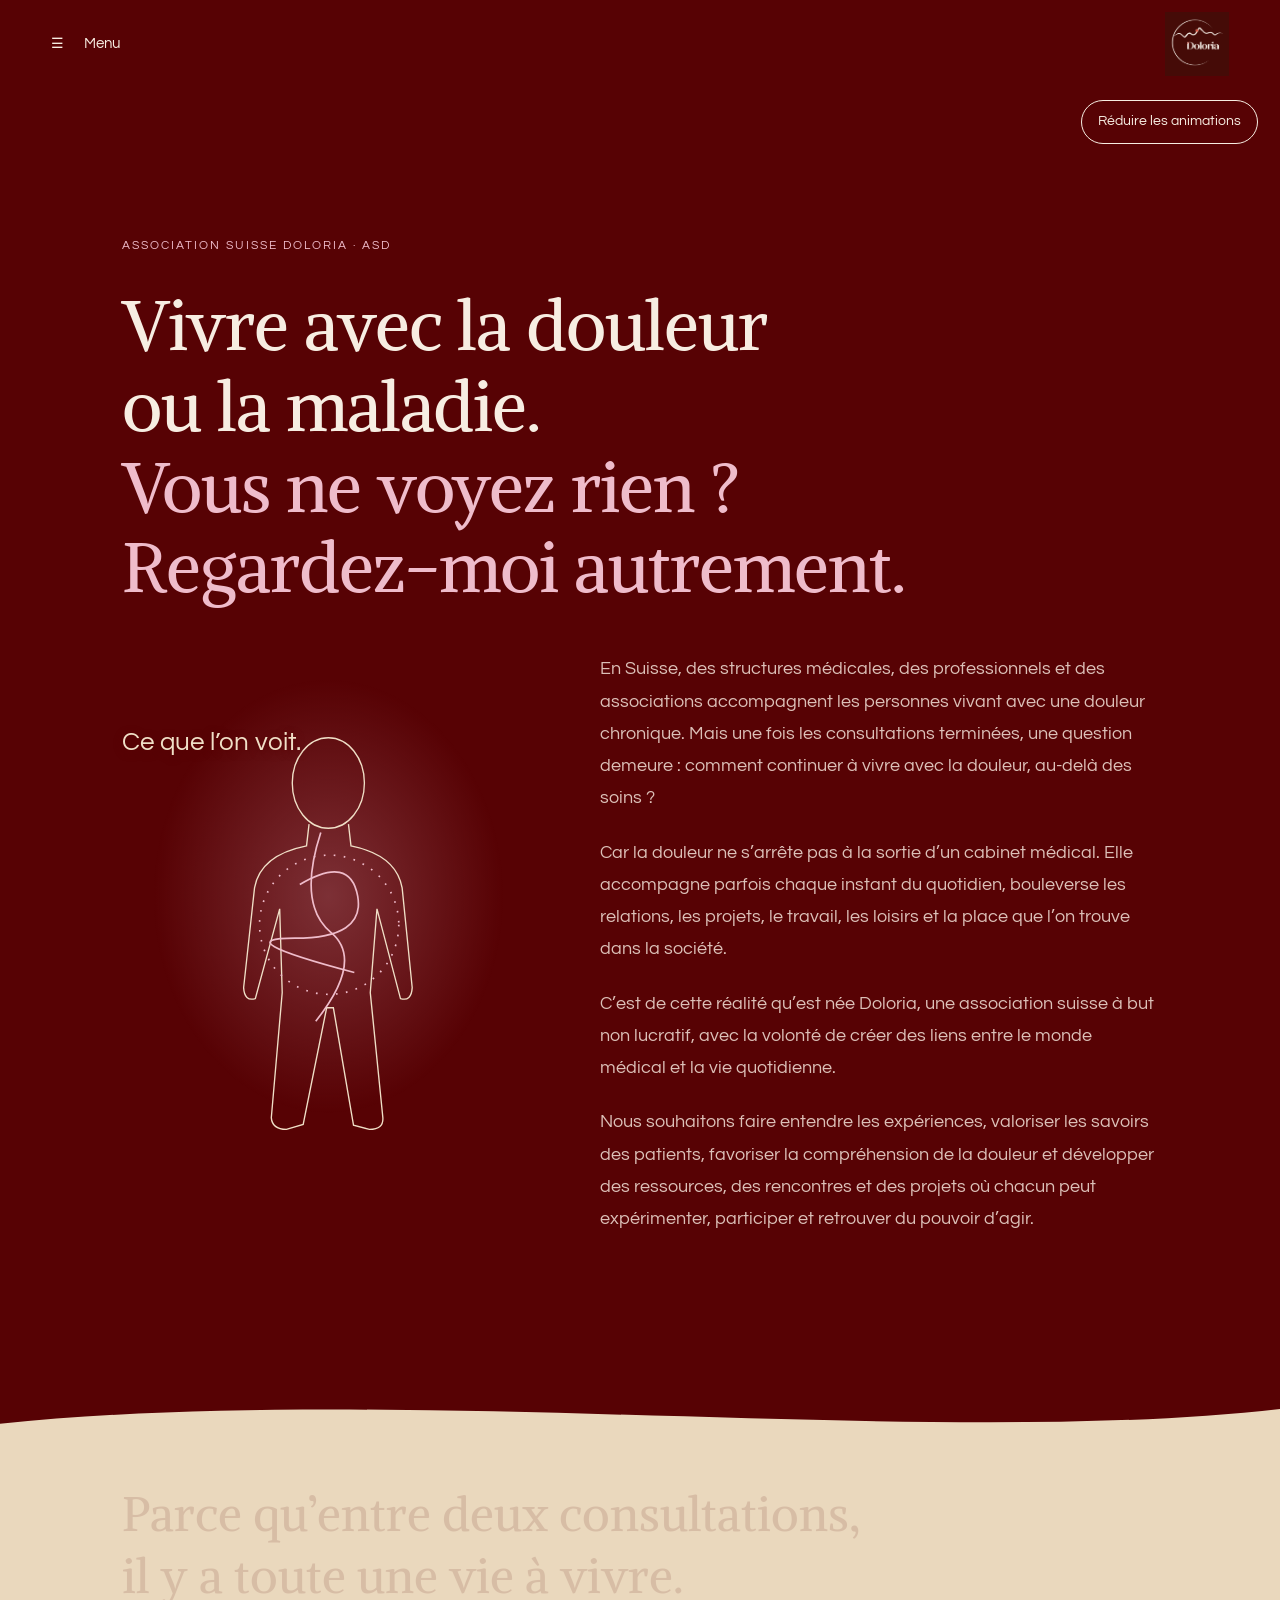
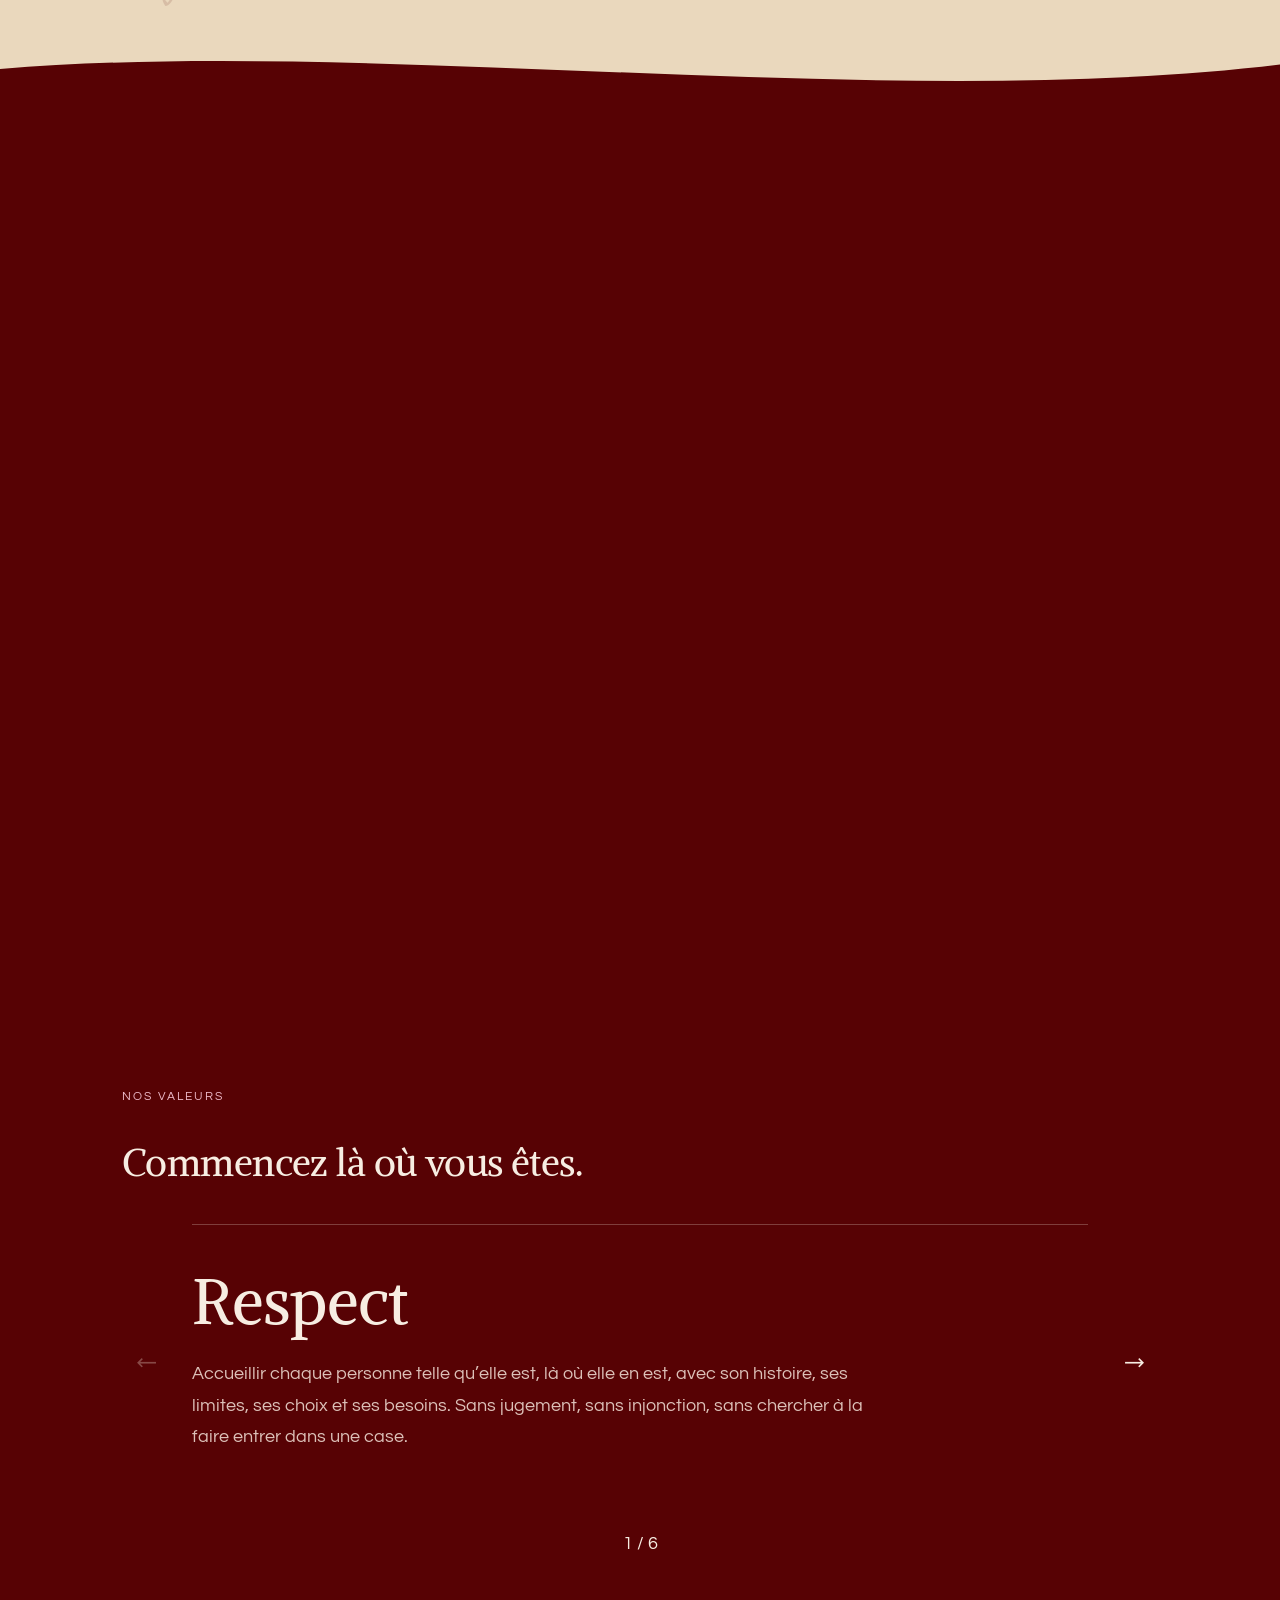
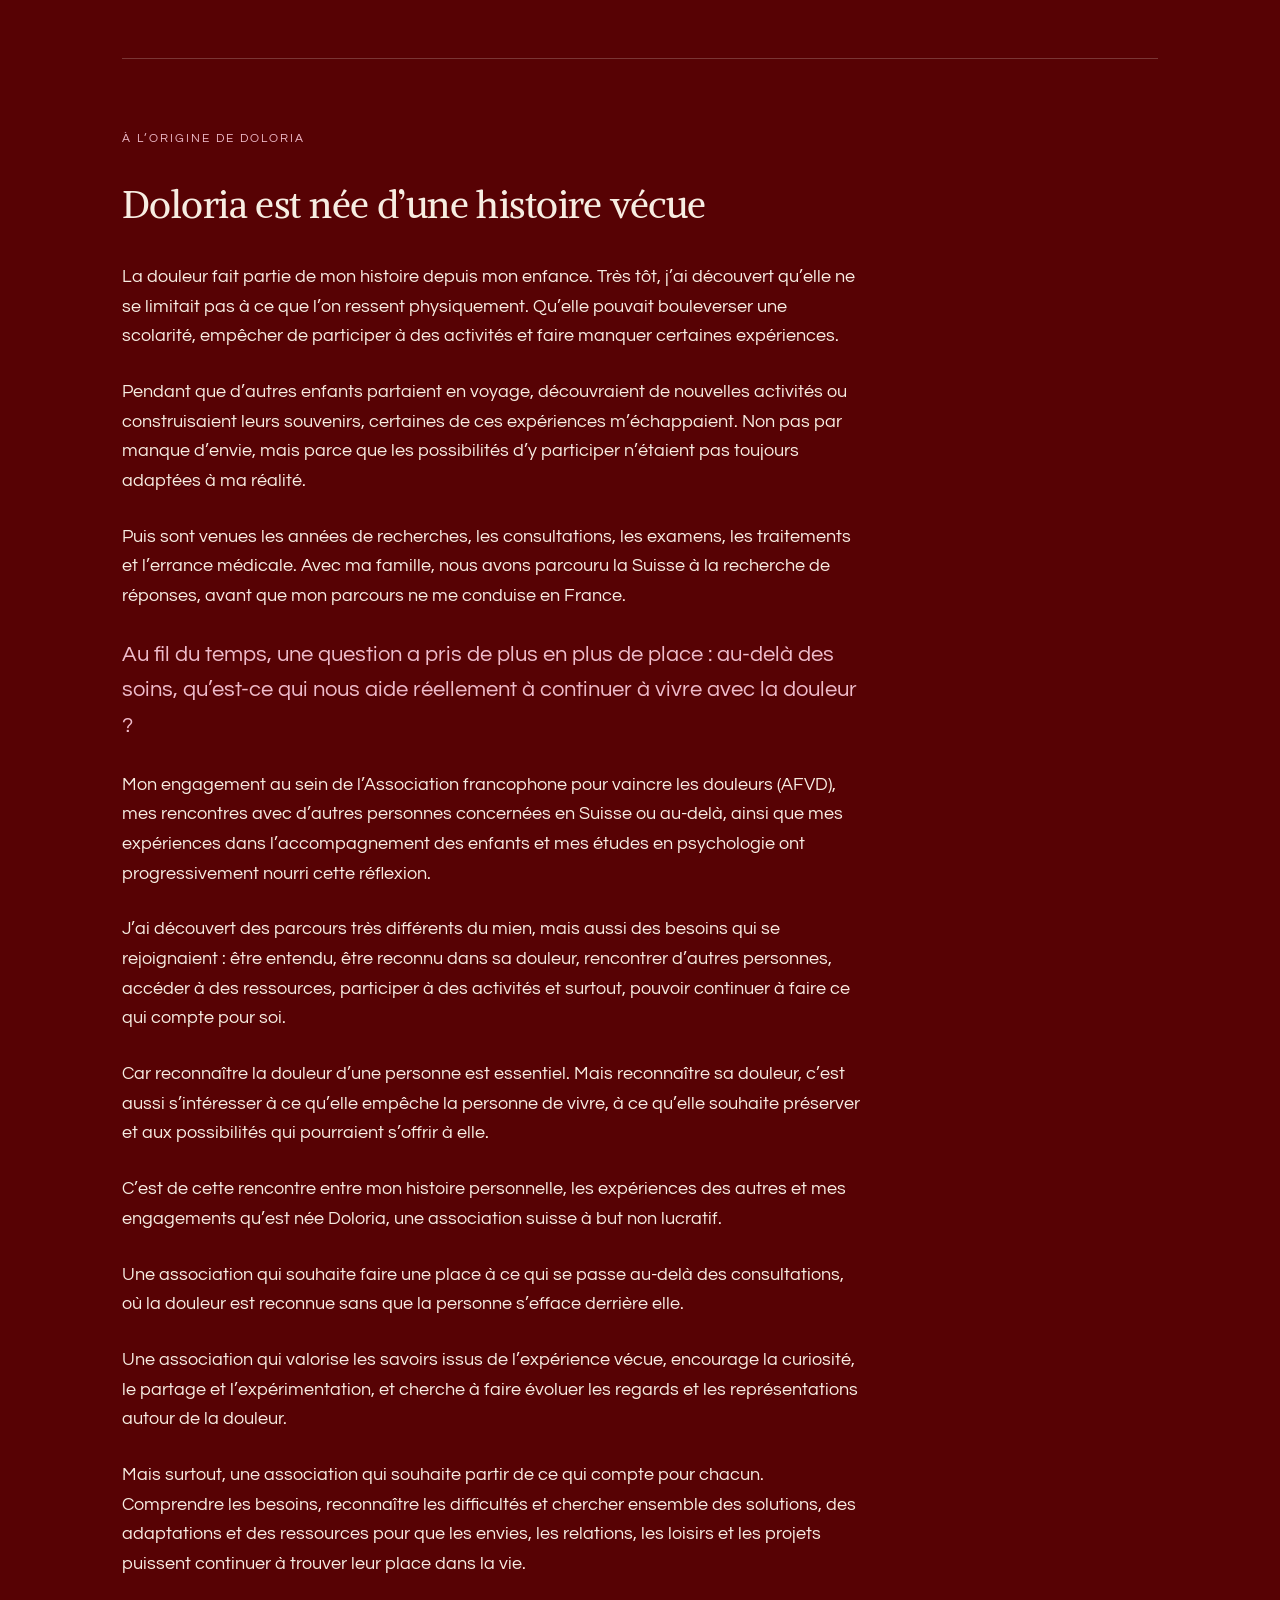
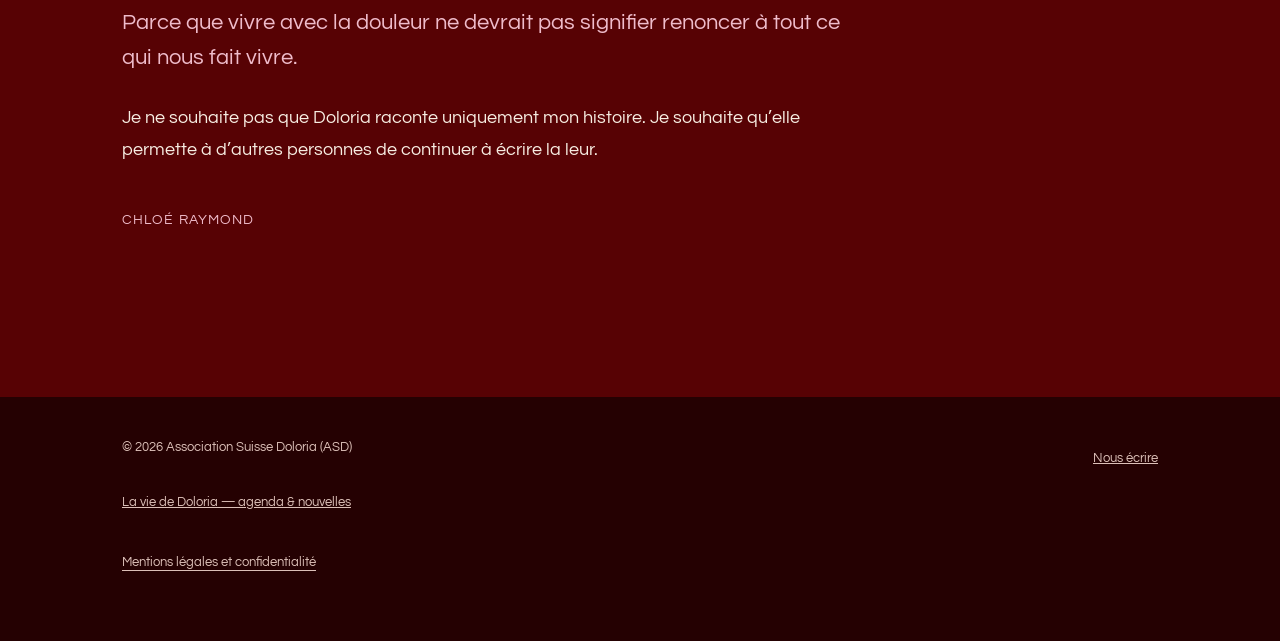
==== commit 94db6102: "Reveal signature quotes letter by letter with scroll progress" ====
--- a/a-propos.html
+++ b/a-propos.html
@@ -13,10 +13,11 @@
 .values-controls{display:flex;justify-content:flex-end;align-items:center;gap:20px;margin-top:20px}.values-controls[hidden]{display:none}.values-controls button{width:50px;height:50px;border:1px solid currentColor;border-radius:50%;background:transparent;color:var(--cream);font:inherit;cursor:pointer}.values-controls button:disabled{opacity:.35;cursor:default}.values-controls button:hover:not(:disabled){background:var(--cream);color:var(--wine)}.values-track:focus-visible,.values-controls button:focus-visible{outline:3px solid var(--rose);outline-offset:4px}
 @media(max-width:700px){.values-track .card{padding:24px}.about-beacon{padding-left:18px}}
 @media print{.values-track{display:block;overflow:visible}.values-track .card{margin-block:20px;break-inside:avoid}.values-controls{display:none}}
-</style><style id="about-intro-spacing">main.page>.wrap>.lead{margin-bottom:0}main.page>.wrap>.lead+.lead{margin-top:14px}main.page>.wrap>.about-beacon{margin-top:28px}</style><link rel="stylesheet" href="site-natural.css?v=1"><link rel="stylesheet" href="about-invisible.css?v=1"><style id="invisible-intro-layout">.invisible-intro{margin-top:45px}.invisible-intro .lead{margin:0 0 22px;max-width:none;font-size:1.12rem;line-height:1.8}.invisible-intro .invisible-art{height:520px;min-height:0;top:110px}.founder-story .story-copy{max-width:740px;margin-top:36px}.founder-story .story-copy [data-cms-text="histoire_13"]{font-family:Questrial,Arial,sans-serif!important;font-size:1em;line-height:1.8;color:inherit;margin:0 0 26px;padding:0}@media(max-width:700px){.invisible-intro .invisible-art{height:420px;top:auto}.invisible-intro .lead{font-size:1rem}}</style><link rel="stylesheet" href="text-motion.css?v=1"></head><body data-cms-page="a-propos"><a class="skip" href="#contenu">Aller au contenu</a><header id="site-header"><nav id="site-navigation" aria-label="Navigation principale"><a class="site-logo" href="index.html" aria-label="Doloria, accueil"><img src="media/site-564880e612cbc043.webp" alt="Doloria" width="72" height="72"></a><button id="site-menu-toggle" type="button" aria-expanded="false" aria-controls="site-menu" hidden>Menu</button><div id="site-menu"><a href="a-propos.html" aria-current="page">À propos</a><a href="vie-doloria.html">La vie de Doloria</a><a href="index.html#actions">Nos actions</a><a href="ressources.html">Ressources</a><details class="site-pro-menu"><summary>Espace professionnels <span aria-hidden="true">⌄</span></summary><div class="site-pro-links"><a href="professionnels.html">Santé</a><a href="professionnels-animation.html">Anim’</a><a href="professionnels-institutions.html">Institutions</a></div></details><a href="petits-courageux.html">Les Petits Courageux</a><a href="contact.html">Contact</a></div></nav></header><div class="accessibility-controls" hidden><button id="reading-motion" type="button" aria-pressed="false">Réduire les animations</button></div><main class="page" id="contenu" tabindex="-1"><div class="wrap"><div data-cms-text="intro_label" class="eyebrow">Association Suisse Doloria · ASD</div><h1><span data-cms-text="but_titre" >Vivre avec la douleur ou la maladie.</span><br><em data-cms-text="but_suite" >Vous ne voyez rien ? Regardez-moi autrement.</em></h1><div class="invisible-story invisible-intro"><div class="invisible-art" aria-hidden="true"><svg viewBox="0 0 440 620" role="presentation"><defs><radialGradient id="human-glow"><stop stop-color="#efbccb" stop-opacity=".25"/><stop offset="1" stop-color="#efbccb" stop-opacity="0"/></radialGradient></defs><ellipse cx="220" cy="290" rx="210" ry="260" fill="url(#human-glow)"/><g class="human-outline" fill="none" stroke="#f0dfc7" stroke-width="1.6"><ellipse cx="220" cy="155" rx="43" ry="54"/><path d="M197 204L194 230Q139 241 132 280L119 399Q120 416 133 412L162 305 165 405 152 554Q153 568 170 568L190 562 218 423 226 423 250 563 269 568Q286 568 285 554L270 405 278 305 306 412Q319 416 320 399L308 280Q301 241 247 230L244 204"/></g><g class="inner-lines" fill="none" stroke="#efbccb" stroke-width="2"><path d="M186 276Q246 240 255 290T180 340 251 381"/><path d="M211 214Q183 300 223 333T205 439"/><circle cx="221" cy="324" r="83" stroke-dasharray="2 10"/></g></svg><div class="invisible-word w1">Ce que l’on voit.</div><div class="invisible-word w2">Ce que l’on ressent.</div><div class="invisible-word w3">Ce que l’on souhaite vivre.</div></div><div class="intro-copy"><p class="lead" data-cms-text="but_texte">En Suisse, des structures médicales, des professionnels et des associations accompagnent les personnes vivant avec une douleur chronique. Mais une fois les consultations terminées, une question demeure : comment continuer à vivre avec la douleur, au-delà des soins ?</p><p class="lead" data-cms-text="but_actions">Car la douleur ne s’arrête pas à la sortie d’un cabinet médical. Elle accompagne parfois chaque instant du quotidien, bouleverse les relations, les projets, le travail, les loisirs et la place que l’on trouve dans la société.</p><p class="lead" data-cms-text="but_origine">C’est de cette réalité qu’est née Doloria, une association suisse à but non lucratif, avec la volonté de créer des liens entre le monde médical et la vie quotidienne.</p><p class="lead" data-cms-text="but_projets">Nous souhaitons faire entendre les expériences, valoriser les savoirs des patients, favoriser la compréhension de la douleur et développer des ressources, des rencontres et des projets où chacun peut expérimenter, participer et retrouver du pouvoir d’agir.</p></div></div><p class="about-beacon" data-cms-text="phrase_phare">Parce qu’entre deux consultations, il y a toute une vie à vivre.</p><section class="values" aria-labelledby="values-title"><div data-cms-text="valeurs_label" class="eyebrow">Nos valeurs</div><h2 data-cms-text="valeurs_titre" id="values-title">Commencez là où vous êtes.</h2><div class="values-track" id="values-track" tabindex="0" role="region" aria-roledescription="carrousel" aria-label="Les six valeurs de Doloria"><article class="card" role="group" aria-roledescription="diapositive" aria-label="1 sur 6"><h3 data-cms-text="valeur_1_titre" >Respect</h3><p data-cms-text="valeur_1_texte" >Accueillir chaque personne telle qu’elle est, là où elle en est, avec son histoire, ses limites, ses choix et ses besoins. Sans jugement, sans injonction, sans chercher à la faire entrer dans une case.</p></article><article class="card" role="group" aria-roledescription="diapositive" aria-label="2 sur 6"><h3 data-cms-text="valeur_2_titre" >Autodétermination</h3><p data-cms-text="valeur_2_texte" >Chacun reste acteur de sa vie et de ses décisions. Doloria défend le droit de comprendre, de choisir, de refuser, d’essayer et de définir ce qui compte réellement pour soi.</p></article><article class="card" role="group" aria-roledescription="diapositive" aria-label="3 sur 6"><h3 data-cms-text="valeur_3_titre" >Co-construction</h3><p data-cms-text="valeur_3_texte" >Les réponses ne se construisent pas à la place des personnes concernées, mais avec elles. L’expérience vécue, les priorités de chacun et les savoirs professionnels ont tous leur place.</p></article><article class="card" role="group" aria-roledescription="diapositive" aria-label="4 sur 6"><h3 data-cms-text="valeur_4_titre" >Singularité</h3><p data-cms-text="valeur_4_texte" >Il n’existe pas une seule façon de vivre avec la douleur ou la maladie. Chaque parcours est unique, tout comme les besoins, les ressources, les envies et les objectifs de vie de chacun.</p></article><article class="card" role="group" aria-roledescription="diapositive" aria-label="5 sur 6"><h3 data-cms-text="valeur_5_titre" >Accessibilité</h3><p data-cms-text="valeur_5_texte" >L’information et les ressources doivent pouvoir être comprises et utilisées par tous. Doloria veut rendre les connaissances autour de la douleur plus claires, plus accessibles et plus proches du quotidien.</p></article><article class="card" role="group" aria-roledescription="diapositive" aria-label="6 sur 6"><h3 data-cms-text="valeur_6_titre" >La vie avant la douleur</h3><p data-cms-text="valeur_6_texte" >La douleur peut bouleverser une existence, mais elle ne définit pas une personne. Doloria part de ce qui compte vraiment : le quotidien, les liens, les envies, les projets et tout ce que chacun souhaite encore vivre.</p></article></div><div class="values-controls" hidden><button type="button" class="values-prev" aria-label="Valeur précédente" aria-controls="values-track">←</button><span class="values-count" aria-live="polite" aria-atomic="true">1 / 6</span><button type="button" class="values-next" aria-label="Valeur suivante" aria-controls="values-track">→</button></div></section><section class="founder-story" aria-labelledby="story-title"><div data-cms-text="histoire_label" class="eyebrow">À l’origine de Doloria</div><h2 data-cms-text="histoire_titre" id="story-title">Doloria est née d’une histoire vécue</h2><div class="story-copy"><p class="" data-cms-text="histoire_1">La douleur fait partie de mon histoire depuis mon enfance. Très tôt, j’ai découvert qu’elle ne se limitait pas à ce que l’on ressent physiquement. Qu’elle pouvait bouleverser une scolarité, empêcher de participer à des activités et faire manquer certaines expériences.</p><p class="" data-cms-text="histoire_2">Pendant que d’autres enfants partaient en voyage, découvraient de nouvelles activités ou construisaient leurs souvenirs, certaines de ces expériences m’échappaient. Non pas par manque d’envie, mais parce que les possibilités d’y participer n’étaient pas toujours adaptées à ma réalité.</p><p class="" data-cms-text="histoire_3">Puis sont venues les années de recherches, les consultations, les examens, les traitements et l’errance médicale. Avec ma famille, nous avons parcouru la Suisse à la recherche de réponses, avant que mon parcours ne me conduise en France.</p><p class="story-highlight" data-cms-text="histoire_4">Au fil du temps, une question a pris de plus en plus de place : au-delà des soins, qu’est-ce qui nous aide réellement à continuer à vivre avec la douleur ?</p><p class="" data-cms-text="histoire_5">Mon engagement au sein de l’Association francophone pour vaincre les douleurs (AFVD), mes rencontres avec d’autres personnes concernées en Suisse ou au-delà, ainsi que mes expériences dans l’accompagnement des enfants et mes études en psychologie ont progressivement nourri cette réflexion.</p><p class="" data-cms-text="histoire_6">J’ai découvert des parcours très différents du mien, mais aussi des besoins qui se rejoignaient : être entendu, être reconnu dans sa douleur, rencontrer d’autres personnes, accéder à des ressources, participer à des activités et surtout, pouvoir continuer à faire ce qui compte pour soi.</p><p class="" data-cms-text="histoire_7">Car reconnaître la douleur d’une personne est essentiel. Mais reconnaître sa douleur, c’est aussi s’intéresser à ce qu’elle empêche la personne de vivre, à ce qu’elle souhaite préserver et aux possibilités qui pourraient s’offrir à elle.</p><p class="" data-cms-text="histoire_8">C’est de cette rencontre entre mon histoire personnelle, les expériences des autres et mes engagements qu’est née Doloria, une association suisse à but non lucratif.</p><p class="" data-cms-text="histoire_9">Une association qui souhaite faire une place à ce qui se passe au-delà des consultations, où la douleur est reconnue sans que la personne s’efface derrière elle.</p><p class="" data-cms-text="histoire_10">Une association qui valorise les savoirs issus de l’expérience vécue, encourage la curiosité, le partage et l’expérimentation, et cherche à faire évoluer les regards et les représentations autour de la douleur.</p><p class="" data-cms-text="histoire_11">Mais surtout, une association qui souhaite partir de ce qui compte pour chacun. Comprendre les besoins, reconnaître les difficultés et chercher ensemble des solutions, des adaptations et des ressources pour que les envies, les relations, les loisirs et les projets puissent continuer à trouver leur place dans la vie.</p><p class="story-highlight" data-cms-text="histoire_12">Parce que vivre avec la douleur ne devrait pas signifier renoncer à tout ce qui nous fait vivre.</p><p class="story-highlight" data-cms-text="histoire_13">Je ne souhaite pas que Doloria raconte uniquement mon histoire. Je souhaite qu’elle permette à d’autres personnes de continuer à écrire la leur.</p><p class="founder-signature" data-cms-text="signature">Chloé Raymond</p></div></section></div></main><footer><div class="wrap"><span>© 2026 Association Suisse Doloria (ASD)</span><a href="contact.html">Nous écrire</a></div><div class="wrap"><a href="vie-doloria.html" style="display:inline-flex;min-height:44px;align-items:center">La vie de Doloria — agenda &amp; nouvelles</a></div><div class="wrap" style="padding-top:16px;padding-bottom:16px"><a href="mentions-legales.html" style="display:inline-flex;align-items:center;min-height:44px;text-decoration:underline;text-underline-offset:4px">Mentions légales et confidentialité</a></div></footer><script src="cms-public.js" defer></script><script src="accessibility.js" defer></script><script src="site-natural.js?v=1" defer></script><script>
+</style><style id="about-intro-spacing">main.page>.wrap>.lead{margin-bottom:0}main.page>.wrap>.lead+.lead{margin-top:14px}main.page>.wrap>.about-beacon{margin-top:28px}</style><link rel="stylesheet" href="site-natural.css?v=1"><link rel="stylesheet" href="about-invisible.css?v=1"><style id="invisible-intro-layout">.invisible-intro{margin-top:45px}.invisible-intro .lead{margin:0 0 22px;max-width:none;font-size:1.12rem;line-height:1.8}.invisible-intro .invisible-art{height:520px;min-height:0;top:110px}.founder-story .story-copy{max-width:740px;margin-top:36px}.founder-story .story-copy [data-cms-text="histoire_13"]{font-family:Questrial,Arial,sans-serif!important;font-size:1em;line-height:1.8;color:inherit;margin:0 0 26px;padding:0}@media(max-width:700px){.invisible-intro .invisible-art{height:420px;top:auto}.invisible-intro .lead{font-size:1rem}}</style><link rel="stylesheet" href="text-motion.css?v=2"></head><body data-cms-page="a-propos"><a class="skip" href="#contenu">Aller au contenu</a><header id="site-header"><nav id="site-navigation" aria-label="Navigation principale"><a class="site-logo" href="index.html" aria-label="Doloria, accueil"><img src="media/site-564880e612cbc043.webp" alt="Doloria" width="72" height="72"></a><button id="site-menu-toggle" type="button" aria-expanded="false" aria-controls="site-menu" hidden>Menu</button><div id="site-menu"><a href="a-propos.html" aria-current="page">À propos</a><a href="vie-doloria.html">La vie de Doloria</a><a href="index.html#actions">Nos actions</a><a href="ressources.html">Ressources</a><details class="site-pro-menu"><summary>Espace professionnels <span aria-hidden="true">⌄</span></summary><div class="site-pro-links"><a href="professionnels.html">Santé</a><a href="professionnels-animation.html">Anim’</a><a href="professionnels-institutions.html">Institutions</a></div></details><a href="petits-courageux.html">Les Petits Courageux</a><a href="contact.html">Contact</a></div></nav></header><div class="accessibility-controls" hidden><button id="reading-motion" type="button" aria-pressed="false">Réduire les animations</button></div><main class="page" id="contenu" tabindex="-1"><div class="wrap"><div data-cms-text="intro_label" class="eyebrow">Association Suisse Doloria · ASD</div><h1><span data-cms-text="but_titre" >Vivre avec la douleur ou la maladie.</span><br><em data-cms-text="but_suite" >Vous ne voyez rien ? Regardez-moi autrement.</em></h1><div class="invisible-story invisible-intro"><div class="invisible-art" aria-hidden="true"><svg viewBox="0 0 440 620" role="presentation"><defs><radialGradient id="human-glow"><stop stop-color="#efbccb" stop-opacity=".25"/><stop offset="1" stop-color="#efbccb" stop-opacity="0"/></radialGradient></defs><ellipse cx="220" cy="290" rx="210" ry="260" fill="url(#human-glow)"/><g class="human-outline" fill="none" stroke="#f0dfc7" stroke-width="1.6"><ellipse cx="220" cy="155" rx="43" ry="54"/><path d="M197 204L194 230Q139 241 132 280L119 399Q120 416 133 412L162 305 165 405 152 554Q153 568 170 568L190 562 218 423 226 423 250 563 269 568Q286 568 285 554L270 405 278 305 306 412Q319 416 320 399L308 280Q301 241 247 230L244 204"/></g><g class="inner-lines" fill="none" stroke="#efbccb" stroke-width="2"><path d="M186 276Q246 240 255 290T180 340 251 381"/><path d="M211 214Q183 300 223 333T205 439"/><circle cx="221" cy="324" r="83" stroke-dasharray="2 10"/></g></svg><div class="invisible-word w1">Ce que l’on voit.</div><div class="invisible-word w2">Ce que l’on ressent.</div><div class="invisible-word w3">Ce que l’on souhaite vivre.</div></div><div class="intro-copy"><p class="lead" data-cms-text="but_texte">En Suisse, des structures médicales, des professionnels et des associations accompagnent les personnes vivant avec une douleur chronique. Mais une fois les consultations terminées, une question demeure : comment continuer à vivre avec la douleur, au-delà des soins ?</p><p class="lead" data-cms-text="but_actions">Car la douleur ne s’arrête pas à la sortie d’un cabinet médical. Elle accompagne parfois chaque instant du quotidien, bouleverse les relations, les projets, le travail, les loisirs et la place que l’on trouve dans la société.</p><p class="lead" data-cms-text="but_origine">C’est de cette réalité qu’est née Doloria, une association suisse à but non lucratif, avec la volonté de créer des liens entre le monde médical et la vie quotidienne.</p><p class="lead" data-cms-text="but_projets">Nous souhaitons faire entendre les expériences, valoriser les savoirs des patients, favoriser la compréhension de la douleur et développer des ressources, des rencontres et des projets où chacun peut expérimenter, participer et retrouver du pouvoir d’agir.</p></div></div><p class="about-beacon" data-cms-text="phrase_phare">Parce qu’entre deux consultations, il y a toute une vie à vivre.</p><section class="values" aria-labelledby="values-title"><div data-cms-text="valeurs_label" class="eyebrow">Nos valeurs</div><h2 data-cms-text="valeurs_titre" id="values-title">Commencez là où vous êtes.</h2><div class="values-track" id="values-track" tabindex="0" role="region" aria-roledescription="carrousel" aria-label="Les six valeurs de Doloria"><article class="card" role="group" aria-roledescription="diapositive" aria-label="1 sur 6"><h3 data-cms-text="valeur_1_titre" >Respect</h3><p data-cms-text="valeur_1_texte" >Accueillir chaque personne telle qu’elle est, là où elle en est, avec son histoire, ses limites, ses choix et ses besoins. Sans jugement, sans injonction, sans chercher à la faire entrer dans une case.</p></article><article class="card" role="group" aria-roledescription="diapositive" aria-label="2 sur 6"><h3 data-cms-text="valeur_2_titre" >Autodétermination</h3><p data-cms-text="valeur_2_texte" >Chacun reste acteur de sa vie et de ses décisions. Doloria défend le droit de comprendre, de choisir, de refuser, d’essayer et de définir ce qui compte réellement pour soi.</p></article><article class="card" role="group" aria-roledescription="diapositive" aria-label="3 sur 6"><h3 data-cms-text="valeur_3_titre" >Co-construction</h3><p data-cms-text="valeur_3_texte" >Les réponses ne se construisent pas à la place des personnes concernées, mais avec elles. L’expérience vécue, les priorités de chacun et les savoirs professionnels ont tous leur place.</p></article><article class="card" role="group" aria-roledescription="diapositive" aria-label="4 sur 6"><h3 data-cms-text="valeur_4_titre" >Singularité</h3><p data-cms-text="valeur_4_texte" >Il n’existe pas une seule façon de vivre avec la douleur ou la maladie. Chaque parcours est unique, tout comme les besoins, les ressources, les envies et les objectifs de vie de chacun.</p></article><article class="card" role="group" aria-roledescription="diapositive" aria-label="5 sur 6"><h3 data-cms-text="valeur_5_titre" >Accessibilité</h3><p data-cms-text="valeur_5_texte" >L’information et les ressources doivent pouvoir être comprises et utilisées par tous. Doloria veut rendre les connaissances autour de la douleur plus claires, plus accessibles et plus proches du quotidien.</p></article><article class="card" role="group" aria-roledescription="diapositive" aria-label="6 sur 6"><h3 data-cms-text="valeur_6_titre" >La vie avant la douleur</h3><p data-cms-text="valeur_6_texte" >La douleur peut bouleverser une existence, mais elle ne définit pas une personne. Doloria part de ce qui compte vraiment : le quotidien, les liens, les envies, les projets et tout ce que chacun souhaite encore vivre.</p></article></div><div class="values-controls" hidden><button type="button" class="values-prev" aria-label="Valeur précédente" aria-controls="values-track">←</button><span class="values-count" aria-live="polite" aria-atomic="true">1 / 6</span><button type="button" class="values-next" aria-label="Valeur suivante" aria-controls="values-track">→</button></div></section><section class="founder-story" aria-labelledby="story-title"><div data-cms-text="histoire_label" class="eyebrow">À l’origine de Doloria</div><h2 data-cms-text="histoire_titre" id="story-title">Doloria est née d’une histoire vécue</h2><div class="story-copy"><p class="" data-cms-text="histoire_1">La douleur fait partie de mon histoire depuis mon enfance. Très tôt, j’ai découvert qu’elle ne se limitait pas à ce que l’on ressent physiquement. Qu’elle pouvait bouleverser une scolarité, empêcher de participer à des activités et faire manquer certaines expériences.</p><p class="" data-cms-text="histoire_2">Pendant que d’autres enfants partaient en voyage, découvraient de nouvelles activités ou construisaient leurs souvenirs, certaines de ces expériences m’échappaient. Non pas par manque d’envie, mais parce que les possibilités d’y participer n’étaient pas toujours adaptées à ma réalité.</p><p class="" data-cms-text="histoire_3">Puis sont venues les années de recherches, les consultations, les examens, les traitements et l’errance médicale. Avec ma famille, nous avons parcouru la Suisse à la recherche de réponses, avant que mon parcours ne me conduise en France.</p><p class="story-highlight" data-cms-text="histoire_4">Au fil du temps, une question a pris de plus en plus de place : au-delà des soins, qu’est-ce qui nous aide réellement à continuer à vivre avec la douleur ?</p><p class="" data-cms-text="histoire_5">Mon engagement au sein de l’Association francophone pour vaincre les douleurs (AFVD), mes rencontres avec d’autres personnes concernées en Suisse ou au-delà, ainsi que mes expériences dans l’accompagnement des enfants et mes études en psychologie ont progressivement nourri cette réflexion.</p><p class="" data-cms-text="histoire_6">J’ai découvert des parcours très différents du mien, mais aussi des besoins qui se rejoignaient : être entendu, être reconnu dans sa douleur, rencontrer d’autres personnes, accéder à des ressources, participer à des activités et surtout, pouvoir continuer à faire ce qui compte pour soi.</p><p class="" data-cms-text="histoire_7">Car reconnaître la douleur d’une personne est essentiel. Mais reconnaître sa douleur, c’est aussi s’intéresser à ce qu’elle empêche la personne de vivre, à ce qu’elle souhaite préserver et aux possibilités qui pourraient s’offrir à elle.</p><p class="" data-cms-text="histoire_8">C’est de cette rencontre entre mon histoire personnelle, les expériences des autres et mes engagements qu’est née Doloria, une association suisse à but non lucratif.</p><p class="" data-cms-text="histoire_9">Une association qui souhaite faire une place à ce qui se passe au-delà des consultations, où la douleur est reconnue sans que la personne s’efface derrière elle.</p><p class="" data-cms-text="histoire_10">Une association qui valorise les savoirs issus de l’expérience vécue, encourage la curiosité, le partage et l’expérimentation, et cherche à faire évoluer les regards et les représentations autour de la douleur.</p><p class="" data-cms-text="histoire_11">Mais surtout, une association qui souhaite partir de ce qui compte pour chacun. Comprendre les besoins, reconnaître les difficultés et chercher ensemble des solutions, des adaptations et des ressources pour que les envies, les relations, les loisirs et les projets puissent continuer à trouver leur place dans la vie.</p><p class="story-highlight" data-cms-text="histoire_12">Parce que vivre avec la douleur ne devrait pas signifier renoncer à tout ce qui nous fait vivre.</p><p class="story-highlight" data-cms-text="histoire_13">Je ne souhaite pas que Doloria raconte uniquement mon histoire. Je souhaite qu’elle permette à d’autres personnes de continuer à écrire la leur.</p><p class="founder-signature" data-cms-text="signature">Chloé Raymond</p></div></section></div></main><footer><div class="wrap"><span>© 2026 Association Suisse Doloria (ASD)</span><a href="contact.html">Nous écrire</a></div><div class="wrap"><a href="vie-doloria.html" style="display:inline-flex;min-height:44px;align-items:center">La vie de Doloria — agenda &amp; nouvelles</a></div><div class="wrap" style="padding-top:16px;padding-bottom:16px"><a href="mentions-legales.html" style="display:inline-flex;align-items:center;min-height:44px;text-decoration:underline;text-underline-offset:4px">Mentions légales et confidentialité</a></div></footer><script src="cms-public.js" defer></script><script src="accessibility.js" defer></script><script src="site-natural.js?v=1" defer></script><script>
 (()=>{const track=document.getElementById('values-track');if(!track)return;const cards=[...track.children],controls=document.querySelector('.values-controls'),prev=document.querySelector('.values-prev'),next=document.querySelector('.values-next'),count=document.querySelector('.values-count');let index=0,raf=0;controls.hidden=false;
 function sync(){raf=0;index=cards.reduce((best,card,i)=>Math.abs(card.getBoundingClientRect().left-track.getBoundingClientRect().left)<Math.abs(cards[best].getBoundingClientRect().left-track.getBoundingClientRect().left)?i:best,0);prev.disabled=index===0;next.disabled=index===cards.length-1;count.textContent=(index+1)+' / '+cards.length;}
 function go(i){const target=Math.max(0,Math.min(cards.length-1,i));track.scrollBy({left:cards[target].getBoundingClientRect().left-track.getBoundingClientRect().left,behavior:matchMedia('(prefers-reduced-motion: reduce)').matches||document.documentElement.classList.contains('no-motion')?'instant':'smooth'});}
 prev.addEventListener('click',()=>go(index-1));next.addEventListener('click',()=>go(index+1));track.addEventListener('keydown',e=>{if(e.target!==track)return;if(['ArrowLeft','ArrowRight','Home','End'].includes(e.key)){e.preventDefault();go(e.key==='Home'?0:e.key==='End'?cards.length-1:index+(e.key==='ArrowRight'?1:-1));}});track.addEventListener('scroll',()=>{if(!raf)raf=requestAnimationFrame(sync);},{passive:true});addEventListener('resize',sync);sync();})();
-</script><script src="about-invisible.js?v=1" defer></script><script src="text-motion.js?v=1" defer></script></body></html>
+</script><script src="about-invisible.js?v=1" defer></script><script src="text-motion.js?v=2" defer></script></body></html>
 
+
--- a/text-motion.css
+++ b/text-motion.css
@@ -3,3 +3,22 @@
 @media(prefers-reduced-motion:reduce){.doloria-motion-word{transform:none!important;opacity:1!important}}
 .no-motion .doloria-motion-word,.still .doloria-motion-word{transform:none!important;opacity:1!important}
 @media print{.doloria-motion-word{transform:none!important;opacity:1!important}}
+
+/* Quotes are written by scroll distance, not an automatic entrance. */
+.doloria-quote-track{position:relative;min-height:150svh}
+.doloria-quote-stage{position:sticky;top:16svh;min-height:64svh;display:flex;align-items:center;justify-content:center}
+.doloria-scroll-quote{width:100%}
+.doloria-quote-word{display:inline-block;white-space:nowrap}
+.doloria-quote-char{opacity:1}
+body .breathe:has(.doloria-quote-track){overflow:visible}
+body .about-beacon.doloria-scroll-quote{margin:0!important}
+.doloria-quotes-still .doloria-quote-track{min-height:0}
+.doloria-quotes-still .doloria-quote-stage{position:static;min-height:0}
+.doloria-quotes-still .doloria-quote-char{opacity:1!important}
+@media(max-width:700px){.doloria-quote-track{min-height:130svh}.doloria-quote-stage{top:18svh;min-height:60svh}}
+@media(prefers-reduced-motion:reduce),print{.doloria-quote-track{min-height:0}.doloria-quote-stage{position:static;min-height:0}.doloria-quote-char{opacity:1!important}}
+
+.doloria-quote-word,.doloria-quote-char{color:inherit!important;font:inherit!important}
+
+
+.doloria-quote-readable{position:absolute!important;width:1px!important;height:1px!important;padding:0!important;margin:-1px!important;overflow:hidden!important;clip-path:inset(50%)!important;white-space:nowrap!important;border:0!important}
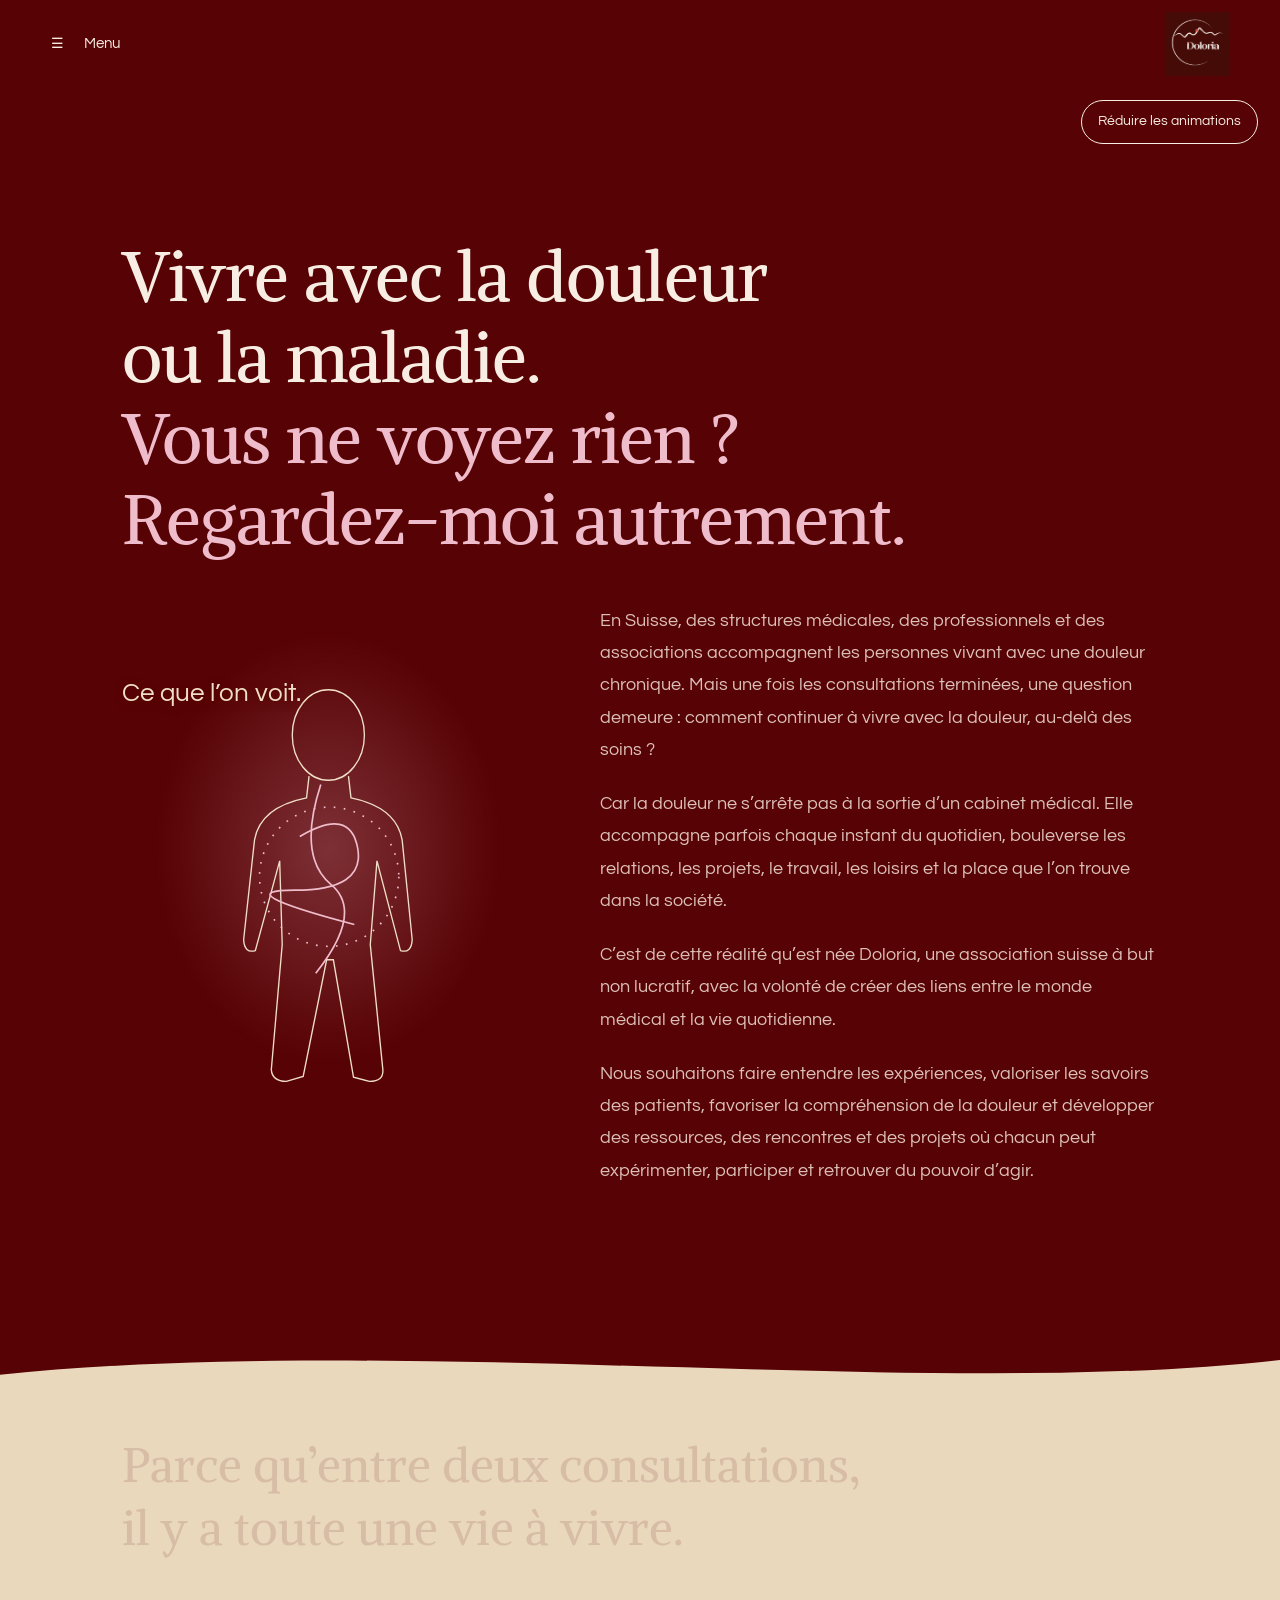
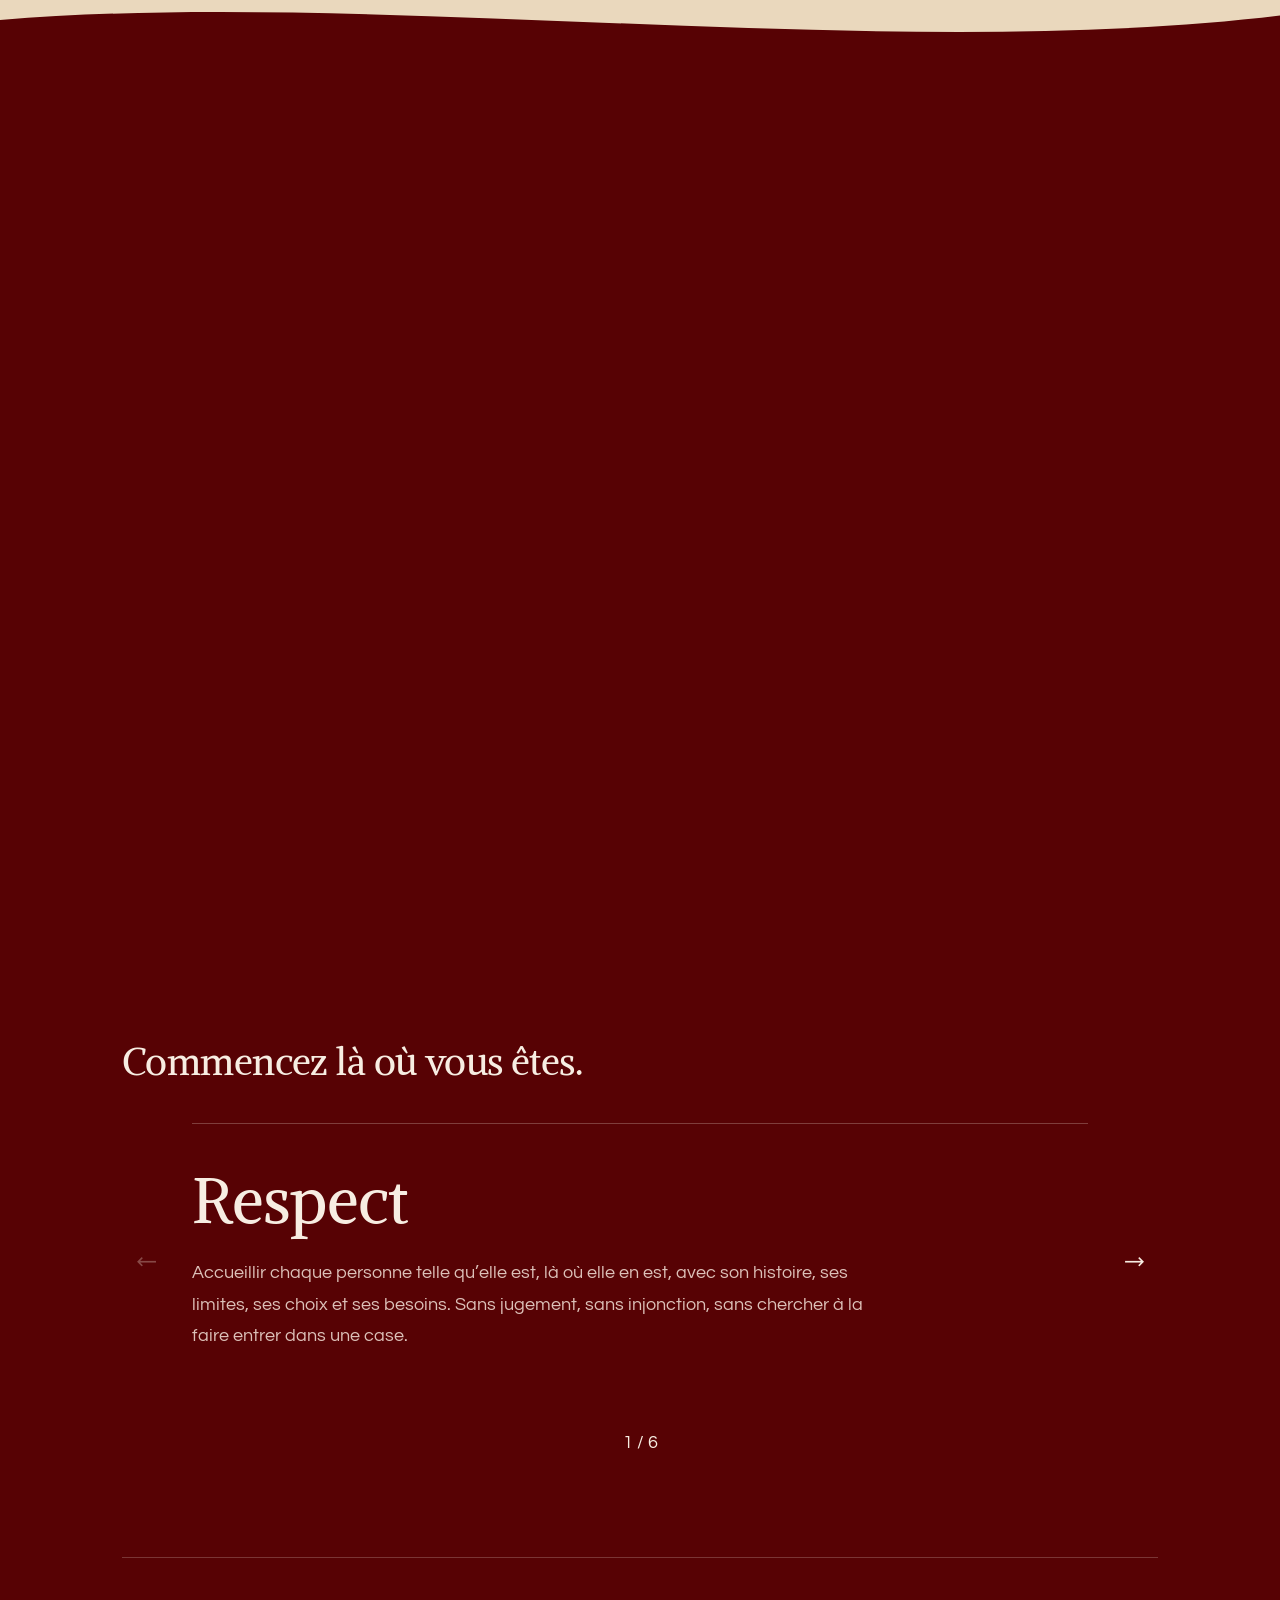
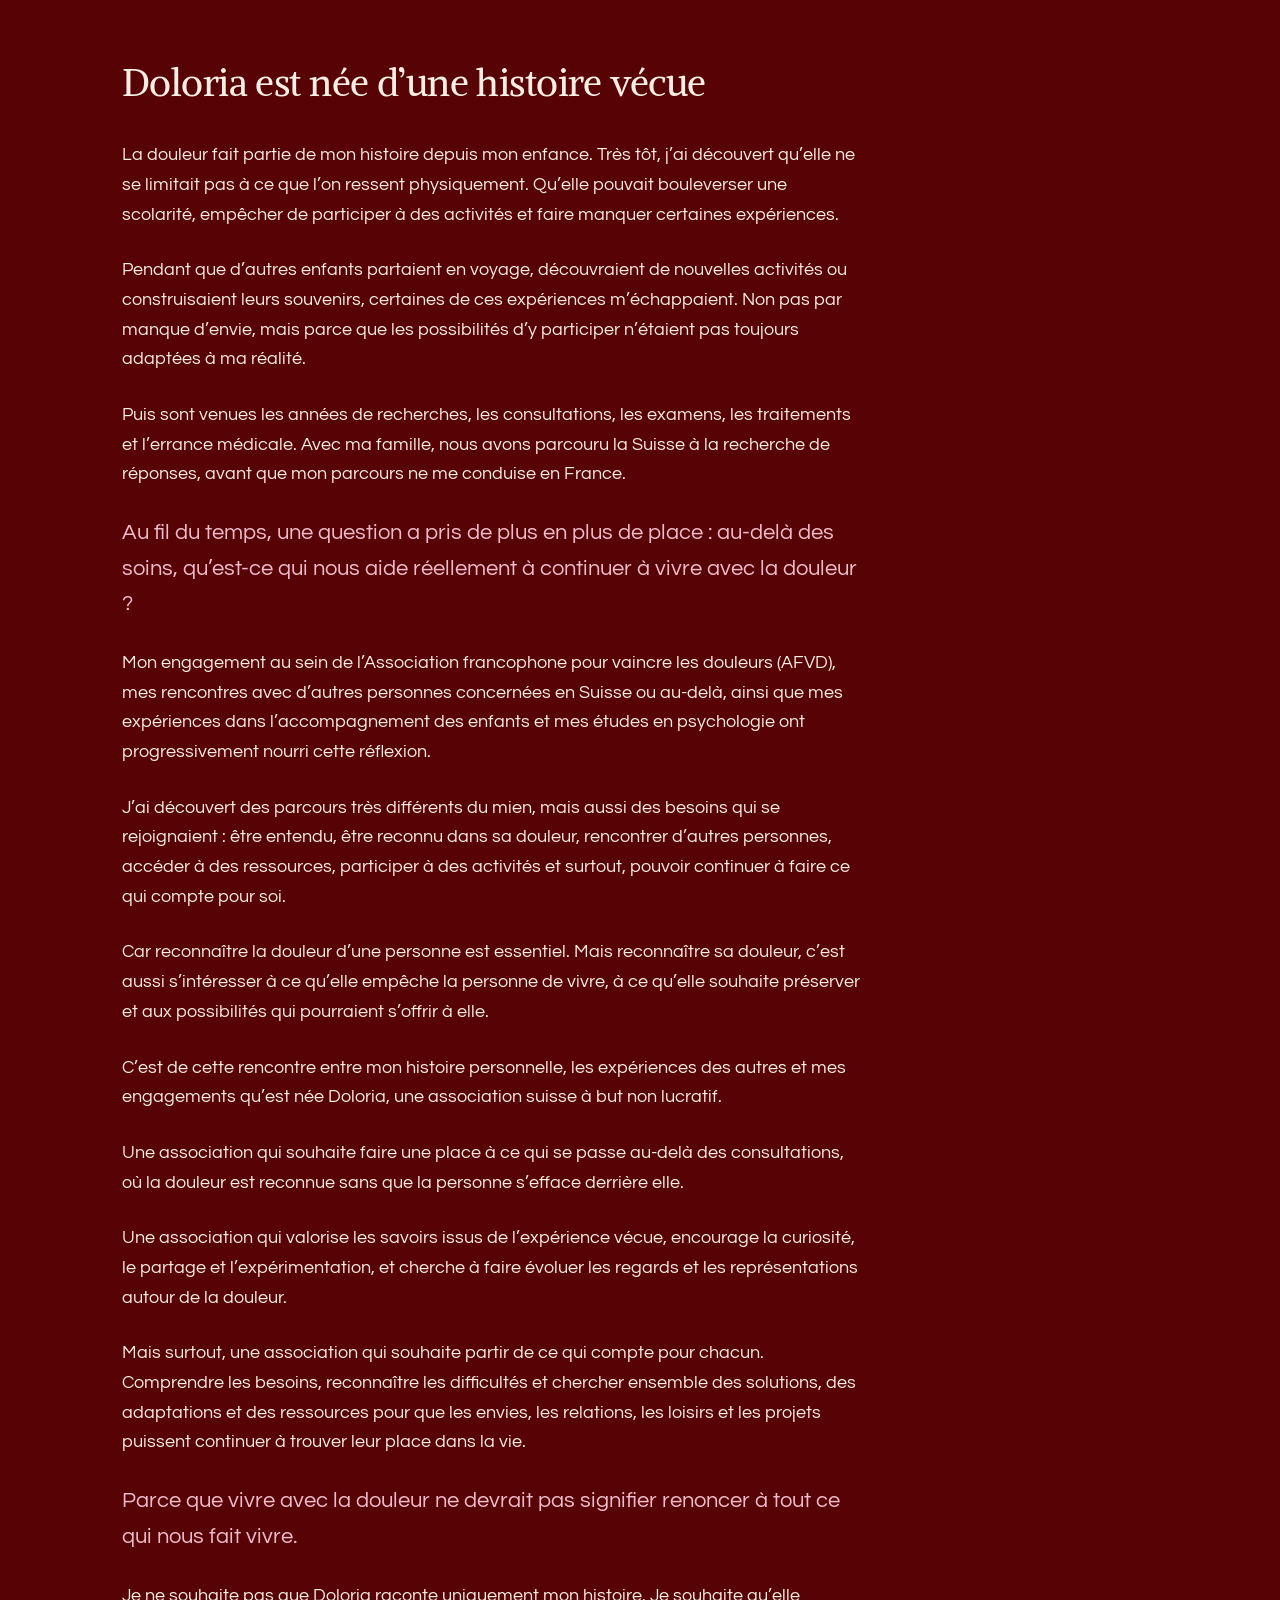
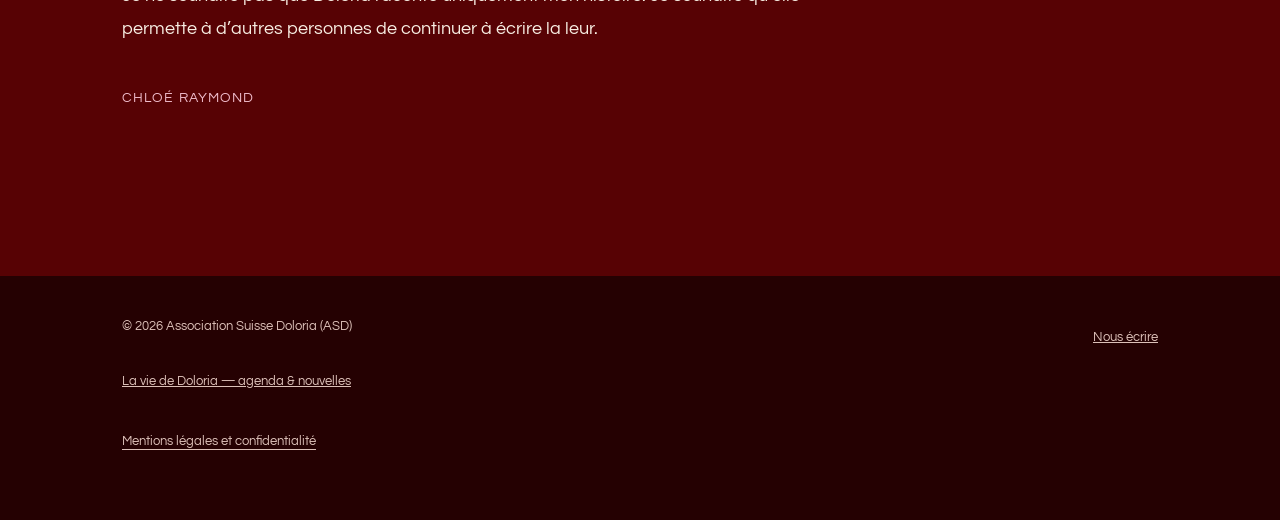
==== commit 5511edf2: "Remove decorative eyebrow headings across public pages and CMS fields" ====
--- a/a-propos.html
+++ b/a-propos.html
@@ -13,7 +13,7 @@
 .values-controls{display:flex;justify-content:flex-end;align-items:center;gap:20px;margin-top:20px}.values-controls[hidden]{display:none}.values-controls button{width:50px;height:50px;border:1px solid currentColor;border-radius:50%;background:transparent;color:var(--cream);font:inherit;cursor:pointer}.values-controls button:disabled{opacity:.35;cursor:default}.values-controls button:hover:not(:disabled){background:var(--cream);color:var(--wine)}.values-track:focus-visible,.values-controls button:focus-visible{outline:3px solid var(--rose);outline-offset:4px}
 @media(max-width:700px){.values-track .card{padding:24px}.about-beacon{padding-left:18px}}
 @media print{.values-track{display:block;overflow:visible}.values-track .card{margin-block:20px;break-inside:avoid}.values-controls{display:none}}
-</style><style id="about-intro-spacing">main.page>.wrap>.lead{margin-bottom:0}main.page>.wrap>.lead+.lead{margin-top:14px}main.page>.wrap>.about-beacon{margin-top:28px}</style><link rel="stylesheet" href="site-natural.css?v=1"><link rel="stylesheet" href="about-invisible.css?v=1"><style id="invisible-intro-layout">.invisible-intro{margin-top:45px}.invisible-intro .lead{margin:0 0 22px;max-width:none;font-size:1.12rem;line-height:1.8}.invisible-intro .invisible-art{height:520px;min-height:0;top:110px}.founder-story .story-copy{max-width:740px;margin-top:36px}.founder-story .story-copy [data-cms-text="histoire_13"]{font-family:Questrial,Arial,sans-serif!important;font-size:1em;line-height:1.8;color:inherit;margin:0 0 26px;padding:0}@media(max-width:700px){.invisible-intro .invisible-art{height:420px;top:auto}.invisible-intro .lead{font-size:1rem}}</style><link rel="stylesheet" href="text-motion.css?v=2"></head><body data-cms-page="a-propos"><a class="skip" href="#contenu">Aller au contenu</a><header id="site-header"><nav id="site-navigation" aria-label="Navigation principale"><a class="site-logo" href="index.html" aria-label="Doloria, accueil"><img src="media/site-564880e612cbc043.webp" alt="Doloria" width="72" height="72"></a><button id="site-menu-toggle" type="button" aria-expanded="false" aria-controls="site-menu" hidden>Menu</button><div id="site-menu"><a href="a-propos.html" aria-current="page">À propos</a><a href="vie-doloria.html">La vie de Doloria</a><a href="index.html#actions">Nos actions</a><a href="ressources.html">Ressources</a><details class="site-pro-menu"><summary>Espace professionnels <span aria-hidden="true">⌄</span></summary><div class="site-pro-links"><a href="professionnels.html">Santé</a><a href="professionnels-animation.html">Anim’</a><a href="professionnels-institutions.html">Institutions</a></div></details><a href="petits-courageux.html">Les Petits Courageux</a><a href="contact.html">Contact</a></div></nav></header><div class="accessibility-controls" hidden><button id="reading-motion" type="button" aria-pressed="false">Réduire les animations</button></div><main class="page" id="contenu" tabindex="-1"><div class="wrap"><div data-cms-text="intro_label" class="eyebrow">Association Suisse Doloria · ASD</div><h1><span data-cms-text="but_titre" >Vivre avec la douleur ou la maladie.</span><br><em data-cms-text="but_suite" >Vous ne voyez rien ? Regardez-moi autrement.</em></h1><div class="invisible-story invisible-intro"><div class="invisible-art" aria-hidden="true"><svg viewBox="0 0 440 620" role="presentation"><defs><radialGradient id="human-glow"><stop stop-color="#efbccb" stop-opacity=".25"/><stop offset="1" stop-color="#efbccb" stop-opacity="0"/></radialGradient></defs><ellipse cx="220" cy="290" rx="210" ry="260" fill="url(#human-glow)"/><g class="human-outline" fill="none" stroke="#f0dfc7" stroke-width="1.6"><ellipse cx="220" cy="155" rx="43" ry="54"/><path d="M197 204L194 230Q139 241 132 280L119 399Q120 416 133 412L162 305 165 405 152 554Q153 568 170 568L190 562 218 423 226 423 250 563 269 568Q286 568 285 554L270 405 278 305 306 412Q319 416 320 399L308 280Q301 241 247 230L244 204"/></g><g class="inner-lines" fill="none" stroke="#efbccb" stroke-width="2"><path d="M186 276Q246 240 255 290T180 340 251 381"/><path d="M211 214Q183 300 223 333T205 439"/><circle cx="221" cy="324" r="83" stroke-dasharray="2 10"/></g></svg><div class="invisible-word w1">Ce que l’on voit.</div><div class="invisible-word w2">Ce que l’on ressent.</div><div class="invisible-word w3">Ce que l’on souhaite vivre.</div></div><div class="intro-copy"><p class="lead" data-cms-text="but_texte">En Suisse, des structures médicales, des professionnels et des associations accompagnent les personnes vivant avec une douleur chronique. Mais une fois les consultations terminées, une question demeure : comment continuer à vivre avec la douleur, au-delà des soins ?</p><p class="lead" data-cms-text="but_actions">Car la douleur ne s’arrête pas à la sortie d’un cabinet médical. Elle accompagne parfois chaque instant du quotidien, bouleverse les relations, les projets, le travail, les loisirs et la place que l’on trouve dans la société.</p><p class="lead" data-cms-text="but_origine">C’est de cette réalité qu’est née Doloria, une association suisse à but non lucratif, avec la volonté de créer des liens entre le monde médical et la vie quotidienne.</p><p class="lead" data-cms-text="but_projets">Nous souhaitons faire entendre les expériences, valoriser les savoirs des patients, favoriser la compréhension de la douleur et développer des ressources, des rencontres et des projets où chacun peut expérimenter, participer et retrouver du pouvoir d’agir.</p></div></div><p class="about-beacon" data-cms-text="phrase_phare">Parce qu’entre deux consultations, il y a toute une vie à vivre.</p><section class="values" aria-labelledby="values-title"><div data-cms-text="valeurs_label" class="eyebrow">Nos valeurs</div><h2 data-cms-text="valeurs_titre" id="values-title">Commencez là où vous êtes.</h2><div class="values-track" id="values-track" tabindex="0" role="region" aria-roledescription="carrousel" aria-label="Les six valeurs de Doloria"><article class="card" role="group" aria-roledescription="diapositive" aria-label="1 sur 6"><h3 data-cms-text="valeur_1_titre" >Respect</h3><p data-cms-text="valeur_1_texte" >Accueillir chaque personne telle qu’elle est, là où elle en est, avec son histoire, ses limites, ses choix et ses besoins. Sans jugement, sans injonction, sans chercher à la faire entrer dans une case.</p></article><article class="card" role="group" aria-roledescription="diapositive" aria-label="2 sur 6"><h3 data-cms-text="valeur_2_titre" >Autodétermination</h3><p data-cms-text="valeur_2_texte" >Chacun reste acteur de sa vie et de ses décisions. Doloria défend le droit de comprendre, de choisir, de refuser, d’essayer et de définir ce qui compte réellement pour soi.</p></article><article class="card" role="group" aria-roledescription="diapositive" aria-label="3 sur 6"><h3 data-cms-text="valeur_3_titre" >Co-construction</h3><p data-cms-text="valeur_3_texte" >Les réponses ne se construisent pas à la place des personnes concernées, mais avec elles. L’expérience vécue, les priorités de chacun et les savoirs professionnels ont tous leur place.</p></article><article class="card" role="group" aria-roledescription="diapositive" aria-label="4 sur 6"><h3 data-cms-text="valeur_4_titre" >Singularité</h3><p data-cms-text="valeur_4_texte" >Il n’existe pas une seule façon de vivre avec la douleur ou la maladie. Chaque parcours est unique, tout comme les besoins, les ressources, les envies et les objectifs de vie de chacun.</p></article><article class="card" role="group" aria-roledescription="diapositive" aria-label="5 sur 6"><h3 data-cms-text="valeur_5_titre" >Accessibilité</h3><p data-cms-text="valeur_5_texte" >L’information et les ressources doivent pouvoir être comprises et utilisées par tous. Doloria veut rendre les connaissances autour de la douleur plus claires, plus accessibles et plus proches du quotidien.</p></article><article class="card" role="group" aria-roledescription="diapositive" aria-label="6 sur 6"><h3 data-cms-text="valeur_6_titre" >La vie avant la douleur</h3><p data-cms-text="valeur_6_texte" >La douleur peut bouleverser une existence, mais elle ne définit pas une personne. Doloria part de ce qui compte vraiment : le quotidien, les liens, les envies, les projets et tout ce que chacun souhaite encore vivre.</p></article></div><div class="values-controls" hidden><button type="button" class="values-prev" aria-label="Valeur précédente" aria-controls="values-track">←</button><span class="values-count" aria-live="polite" aria-atomic="true">1 / 6</span><button type="button" class="values-next" aria-label="Valeur suivante" aria-controls="values-track">→</button></div></section><section class="founder-story" aria-labelledby="story-title"><div data-cms-text="histoire_label" class="eyebrow">À l’origine de Doloria</div><h2 data-cms-text="histoire_titre" id="story-title">Doloria est née d’une histoire vécue</h2><div class="story-copy"><p class="" data-cms-text="histoire_1">La douleur fait partie de mon histoire depuis mon enfance. Très tôt, j’ai découvert qu’elle ne se limitait pas à ce que l’on ressent physiquement. Qu’elle pouvait bouleverser une scolarité, empêcher de participer à des activités et faire manquer certaines expériences.</p><p class="" data-cms-text="histoire_2">Pendant que d’autres enfants partaient en voyage, découvraient de nouvelles activités ou construisaient leurs souvenirs, certaines de ces expériences m’échappaient. Non pas par manque d’envie, mais parce que les possibilités d’y participer n’étaient pas toujours adaptées à ma réalité.</p><p class="" data-cms-text="histoire_3">Puis sont venues les années de recherches, les consultations, les examens, les traitements et l’errance médicale. Avec ma famille, nous avons parcouru la Suisse à la recherche de réponses, avant que mon parcours ne me conduise en France.</p><p class="story-highlight" data-cms-text="histoire_4">Au fil du temps, une question a pris de plus en plus de place : au-delà des soins, qu’est-ce qui nous aide réellement à continuer à vivre avec la douleur ?</p><p class="" data-cms-text="histoire_5">Mon engagement au sein de l’Association francophone pour vaincre les douleurs (AFVD), mes rencontres avec d’autres personnes concernées en Suisse ou au-delà, ainsi que mes expériences dans l’accompagnement des enfants et mes études en psychologie ont progressivement nourri cette réflexion.</p><p class="" data-cms-text="histoire_6">J’ai découvert des parcours très différents du mien, mais aussi des besoins qui se rejoignaient : être entendu, être reconnu dans sa douleur, rencontrer d’autres personnes, accéder à des ressources, participer à des activités et surtout, pouvoir continuer à faire ce qui compte pour soi.</p><p class="" data-cms-text="histoire_7">Car reconnaître la douleur d’une personne est essentiel. Mais reconnaître sa douleur, c’est aussi s’intéresser à ce qu’elle empêche la personne de vivre, à ce qu’elle souhaite préserver et aux possibilités qui pourraient s’offrir à elle.</p><p class="" data-cms-text="histoire_8">C’est de cette rencontre entre mon histoire personnelle, les expériences des autres et mes engagements qu’est née Doloria, une association suisse à but non lucratif.</p><p class="" data-cms-text="histoire_9">Une association qui souhaite faire une place à ce qui se passe au-delà des consultations, où la douleur est reconnue sans que la personne s’efface derrière elle.</p><p class="" data-cms-text="histoire_10">Une association qui valorise les savoirs issus de l’expérience vécue, encourage la curiosité, le partage et l’expérimentation, et cherche à faire évoluer les regards et les représentations autour de la douleur.</p><p class="" data-cms-text="histoire_11">Mais surtout, une association qui souhaite partir de ce qui compte pour chacun. Comprendre les besoins, reconnaître les difficultés et chercher ensemble des solutions, des adaptations et des ressources pour que les envies, les relations, les loisirs et les projets puissent continuer à trouver leur place dans la vie.</p><p class="story-highlight" data-cms-text="histoire_12">Parce que vivre avec la douleur ne devrait pas signifier renoncer à tout ce qui nous fait vivre.</p><p class="story-highlight" data-cms-text="histoire_13">Je ne souhaite pas que Doloria raconte uniquement mon histoire. Je souhaite qu’elle permette à d’autres personnes de continuer à écrire la leur.</p><p class="founder-signature" data-cms-text="signature">Chloé Raymond</p></div></section></div></main><footer><div class="wrap"><span>© 2026 Association Suisse Doloria (ASD)</span><a href="contact.html">Nous écrire</a></div><div class="wrap"><a href="vie-doloria.html" style="display:inline-flex;min-height:44px;align-items:center">La vie de Doloria — agenda &amp; nouvelles</a></div><div class="wrap" style="padding-top:16px;padding-bottom:16px"><a href="mentions-legales.html" style="display:inline-flex;align-items:center;min-height:44px;text-decoration:underline;text-underline-offset:4px">Mentions légales et confidentialité</a></div></footer><script src="cms-public.js" defer></script><script src="accessibility.js" defer></script><script src="site-natural.js?v=1" defer></script><script>
+</style><style id="about-intro-spacing">main.page>.wrap>.lead{margin-bottom:0}main.page>.wrap>.lead+.lead{margin-top:14px}main.page>.wrap>.about-beacon{margin-top:28px}</style><link rel="stylesheet" href="site-natural.css?v=1"><link rel="stylesheet" href="about-invisible.css?v=1"><style id="invisible-intro-layout">.invisible-intro{margin-top:45px}.invisible-intro .lead{margin:0 0 22px;max-width:none;font-size:1.12rem;line-height:1.8}.invisible-intro .invisible-art{height:520px;min-height:0;top:110px}.founder-story .story-copy{max-width:740px;margin-top:36px}.founder-story .story-copy [data-cms-text="histoire_13"]{font-family:Questrial,Arial,sans-serif!important;font-size:1em;line-height:1.8;color:inherit;margin:0 0 26px;padding:0}@media(max-width:700px){.invisible-intro .invisible-art{height:420px;top:auto}.invisible-intro .lead{font-size:1rem}}</style><link rel="stylesheet" href="text-motion.css?v=2"></head><body data-cms-page="a-propos"><a class="skip" href="#contenu">Aller au contenu</a><header id="site-header"><nav id="site-navigation" aria-label="Navigation principale"><a class="site-logo" href="index.html" aria-label="Doloria, accueil"><img src="media/site-564880e612cbc043.webp" alt="Doloria" width="72" height="72"></a><button id="site-menu-toggle" type="button" aria-expanded="false" aria-controls="site-menu" hidden>Menu</button><div id="site-menu"><a href="a-propos.html" aria-current="page">À propos</a><a href="vie-doloria.html">La vie de Doloria</a><a href="index.html#actions">Nos actions</a><a href="ressources.html">Ressources</a><details class="site-pro-menu"><summary>Espace professionnels <span aria-hidden="true">⌄</span></summary><div class="site-pro-links"><a href="professionnels.html">Santé</a><a href="professionnels-animation.html">Anim’</a><a href="professionnels-institutions.html">Institutions</a></div></details><a href="petits-courageux.html">Les Petits Courageux</a><a href="contact.html">Contact</a></div></nav></header><div class="accessibility-controls" hidden><button id="reading-motion" type="button" aria-pressed="false">Réduire les animations</button></div><main class="page" id="contenu" tabindex="-1"><div class="wrap"><h1><span data-cms-text="but_titre" >Vivre avec la douleur ou la maladie.</span><br><em data-cms-text="but_suite" >Vous ne voyez rien ? Regardez-moi autrement.</em></h1><div class="invisible-story invisible-intro"><div class="invisible-art" aria-hidden="true"><svg viewBox="0 0 440 620" role="presentation"><defs><radialGradient id="human-glow"><stop stop-color="#efbccb" stop-opacity=".25"/><stop offset="1" stop-color="#efbccb" stop-opacity="0"/></radialGradient></defs><ellipse cx="220" cy="290" rx="210" ry="260" fill="url(#human-glow)"/><g class="human-outline" fill="none" stroke="#f0dfc7" stroke-width="1.6"><ellipse cx="220" cy="155" rx="43" ry="54"/><path d="M197 204L194 230Q139 241 132 280L119 399Q120 416 133 412L162 305 165 405 152 554Q153 568 170 568L190 562 218 423 226 423 250 563 269 568Q286 568 285 554L270 405 278 305 306 412Q319 416 320 399L308 280Q301 241 247 230L244 204"/></g><g class="inner-lines" fill="none" stroke="#efbccb" stroke-width="2"><path d="M186 276Q246 240 255 290T180 340 251 381"/><path d="M211 214Q183 300 223 333T205 439"/><circle cx="221" cy="324" r="83" stroke-dasharray="2 10"/></g></svg><div class="invisible-word w1">Ce que l’on voit.</div><div class="invisible-word w2">Ce que l’on ressent.</div><div class="invisible-word w3">Ce que l’on souhaite vivre.</div></div><div class="intro-copy"><p class="lead" data-cms-text="but_texte">En Suisse, des structures médicales, des professionnels et des associations accompagnent les personnes vivant avec une douleur chronique. Mais une fois les consultations terminées, une question demeure : comment continuer à vivre avec la douleur, au-delà des soins ?</p><p class="lead" data-cms-text="but_actions">Car la douleur ne s’arrête pas à la sortie d’un cabinet médical. Elle accompagne parfois chaque instant du quotidien, bouleverse les relations, les projets, le travail, les loisirs et la place que l’on trouve dans la société.</p><p class="lead" data-cms-text="but_origine">C’est de cette réalité qu’est née Doloria, une association suisse à but non lucratif, avec la volonté de créer des liens entre le monde médical et la vie quotidienne.</p><p class="lead" data-cms-text="but_projets">Nous souhaitons faire entendre les expériences, valoriser les savoirs des patients, favoriser la compréhension de la douleur et développer des ressources, des rencontres et des projets où chacun peut expérimenter, participer et retrouver du pouvoir d’agir.</p></div></div><p class="about-beacon" data-cms-text="phrase_phare">Parce qu’entre deux consultations, il y a toute une vie à vivre.</p><section class="values" aria-labelledby="values-title"><h2 data-cms-text="valeurs_titre" id="values-title">Commencez là où vous êtes.</h2><div class="values-track" id="values-track" tabindex="0" role="region" aria-roledescription="carrousel" aria-label="Les six valeurs de Doloria"><article class="card" role="group" aria-roledescription="diapositive" aria-label="1 sur 6"><h3 data-cms-text="valeur_1_titre" >Respect</h3><p data-cms-text="valeur_1_texte" >Accueillir chaque personne telle qu’elle est, là où elle en est, avec son histoire, ses limites, ses choix et ses besoins. Sans jugement, sans injonction, sans chercher à la faire entrer dans une case.</p></article><article class="card" role="group" aria-roledescription="diapositive" aria-label="2 sur 6"><h3 data-cms-text="valeur_2_titre" >Autodétermination</h3><p data-cms-text="valeur_2_texte" >Chacun reste acteur de sa vie et de ses décisions. Doloria défend le droit de comprendre, de choisir, de refuser, d’essayer et de définir ce qui compte réellement pour soi.</p></article><article class="card" role="group" aria-roledescription="diapositive" aria-label="3 sur 6"><h3 data-cms-text="valeur_3_titre" >Co-construction</h3><p data-cms-text="valeur_3_texte" >Les réponses ne se construisent pas à la place des personnes concernées, mais avec elles. L’expérience vécue, les priorités de chacun et les savoirs professionnels ont tous leur place.</p></article><article class="card" role="group" aria-roledescription="diapositive" aria-label="4 sur 6"><h3 data-cms-text="valeur_4_titre" >Singularité</h3><p data-cms-text="valeur_4_texte" >Il n’existe pas une seule façon de vivre avec la douleur ou la maladie. Chaque parcours est unique, tout comme les besoins, les ressources, les envies et les objectifs de vie de chacun.</p></article><article class="card" role="group" aria-roledescription="diapositive" aria-label="5 sur 6"><h3 data-cms-text="valeur_5_titre" >Accessibilité</h3><p data-cms-text="valeur_5_texte" >L’information et les ressources doivent pouvoir être comprises et utilisées par tous. Doloria veut rendre les connaissances autour de la douleur plus claires, plus accessibles et plus proches du quotidien.</p></article><article class="card" role="group" aria-roledescription="diapositive" aria-label="6 sur 6"><h3 data-cms-text="valeur_6_titre" >La vie avant la douleur</h3><p data-cms-text="valeur_6_texte" >La douleur peut bouleverser une existence, mais elle ne définit pas une personne. Doloria part de ce qui compte vraiment : le quotidien, les liens, les envies, les projets et tout ce que chacun souhaite encore vivre.</p></article></div><div class="values-controls" hidden><button type="button" class="values-prev" aria-label="Valeur précédente" aria-controls="values-track">←</button><span class="values-count" aria-live="polite" aria-atomic="true">1 / 6</span><button type="button" class="values-next" aria-label="Valeur suivante" aria-controls="values-track">→</button></div></section><section class="founder-story" aria-labelledby="story-title"><h2 data-cms-text="histoire_titre" id="story-title">Doloria est née d’une histoire vécue</h2><div class="story-copy"><p class="" data-cms-text="histoire_1">La douleur fait partie de mon histoire depuis mon enfance. Très tôt, j’ai découvert qu’elle ne se limitait pas à ce que l’on ressent physiquement. Qu’elle pouvait bouleverser une scolarité, empêcher de participer à des activités et faire manquer certaines expériences.</p><p class="" data-cms-text="histoire_2">Pendant que d’autres enfants partaient en voyage, découvraient de nouvelles activités ou construisaient leurs souvenirs, certaines de ces expériences m’échappaient. Non pas par manque d’envie, mais parce que les possibilités d’y participer n’étaient pas toujours adaptées à ma réalité.</p><p class="" data-cms-text="histoire_3">Puis sont venues les années de recherches, les consultations, les examens, les traitements et l’errance médicale. Avec ma famille, nous avons parcouru la Suisse à la recherche de réponses, avant que mon parcours ne me conduise en France.</p><p class="story-highlight" data-cms-text="histoire_4">Au fil du temps, une question a pris de plus en plus de place : au-delà des soins, qu’est-ce qui nous aide réellement à continuer à vivre avec la douleur ?</p><p class="" data-cms-text="histoire_5">Mon engagement au sein de l’Association francophone pour vaincre les douleurs (AFVD), mes rencontres avec d’autres personnes concernées en Suisse ou au-delà, ainsi que mes expériences dans l’accompagnement des enfants et mes études en psychologie ont progressivement nourri cette réflexion.</p><p class="" data-cms-text="histoire_6">J’ai découvert des parcours très différents du mien, mais aussi des besoins qui se rejoignaient : être entendu, être reconnu dans sa douleur, rencontrer d’autres personnes, accéder à des ressources, participer à des activités et surtout, pouvoir continuer à faire ce qui compte pour soi.</p><p class="" data-cms-text="histoire_7">Car reconnaître la douleur d’une personne est essentiel. Mais reconnaître sa douleur, c’est aussi s’intéresser à ce qu’elle empêche la personne de vivre, à ce qu’elle souhaite préserver et aux possibilités qui pourraient s’offrir à elle.</p><p class="" data-cms-text="histoire_8">C’est de cette rencontre entre mon histoire personnelle, les expériences des autres et mes engagements qu’est née Doloria, une association suisse à but non lucratif.</p><p class="" data-cms-text="histoire_9">Une association qui souhaite faire une place à ce qui se passe au-delà des consultations, où la douleur est reconnue sans que la personne s’efface derrière elle.</p><p class="" data-cms-text="histoire_10">Une association qui valorise les savoirs issus de l’expérience vécue, encourage la curiosité, le partage et l’expérimentation, et cherche à faire évoluer les regards et les représentations autour de la douleur.</p><p class="" data-cms-text="histoire_11">Mais surtout, une association qui souhaite partir de ce qui compte pour chacun. Comprendre les besoins, reconnaître les difficultés et chercher ensemble des solutions, des adaptations et des ressources pour que les envies, les relations, les loisirs et les projets puissent continuer à trouver leur place dans la vie.</p><p class="story-highlight" data-cms-text="histoire_12">Parce que vivre avec la douleur ne devrait pas signifier renoncer à tout ce qui nous fait vivre.</p><p class="story-highlight" data-cms-text="histoire_13">Je ne souhaite pas que Doloria raconte uniquement mon histoire. Je souhaite qu’elle permette à d’autres personnes de continuer à écrire la leur.</p><p class="founder-signature" data-cms-text="signature">Chloé Raymond</p></div></section></div></main><footer><div class="wrap"><span>© 2026 Association Suisse Doloria (ASD)</span><a href="contact.html">Nous écrire</a></div><div class="wrap"><a href="vie-doloria.html" style="display:inline-flex;min-height:44px;align-items:center">La vie de Doloria — agenda &amp; nouvelles</a></div><div class="wrap" style="padding-top:16px;padding-bottom:16px"><a href="mentions-legales.html" style="display:inline-flex;align-items:center;min-height:44px;text-decoration:underline;text-underline-offset:4px">Mentions légales et confidentialité</a></div></footer><script src="cms-public.js" defer></script><script src="accessibility.js" defer></script><script src="site-natural.js?v=1" defer></script><script>
 (()=>{const track=document.getElementById('values-track');if(!track)return;const cards=[...track.children],controls=document.querySelector('.values-controls'),prev=document.querySelector('.values-prev'),next=document.querySelector('.values-next'),count=document.querySelector('.values-count');let index=0,raf=0;controls.hidden=false;
 function sync(){raf=0;index=cards.reduce((best,card,i)=>Math.abs(card.getBoundingClientRect().left-track.getBoundingClientRect().left)<Math.abs(cards[best].getBoundingClientRect().left-track.getBoundingClientRect().left)?i:best,0);prev.disabled=index===0;next.disabled=index===cards.length-1;count.textContent=(index+1)+' / '+cards.length;}
 function go(i){const target=Math.max(0,Math.min(cards.length-1,i));track.scrollBy({left:cards[target].getBoundingClientRect().left-track.getBoundingClientRect().left,behavior:matchMedia('(prefers-reduced-motion: reduce)').matches||document.documentElement.classList.contains('no-motion')?'instant':'smooth'});}
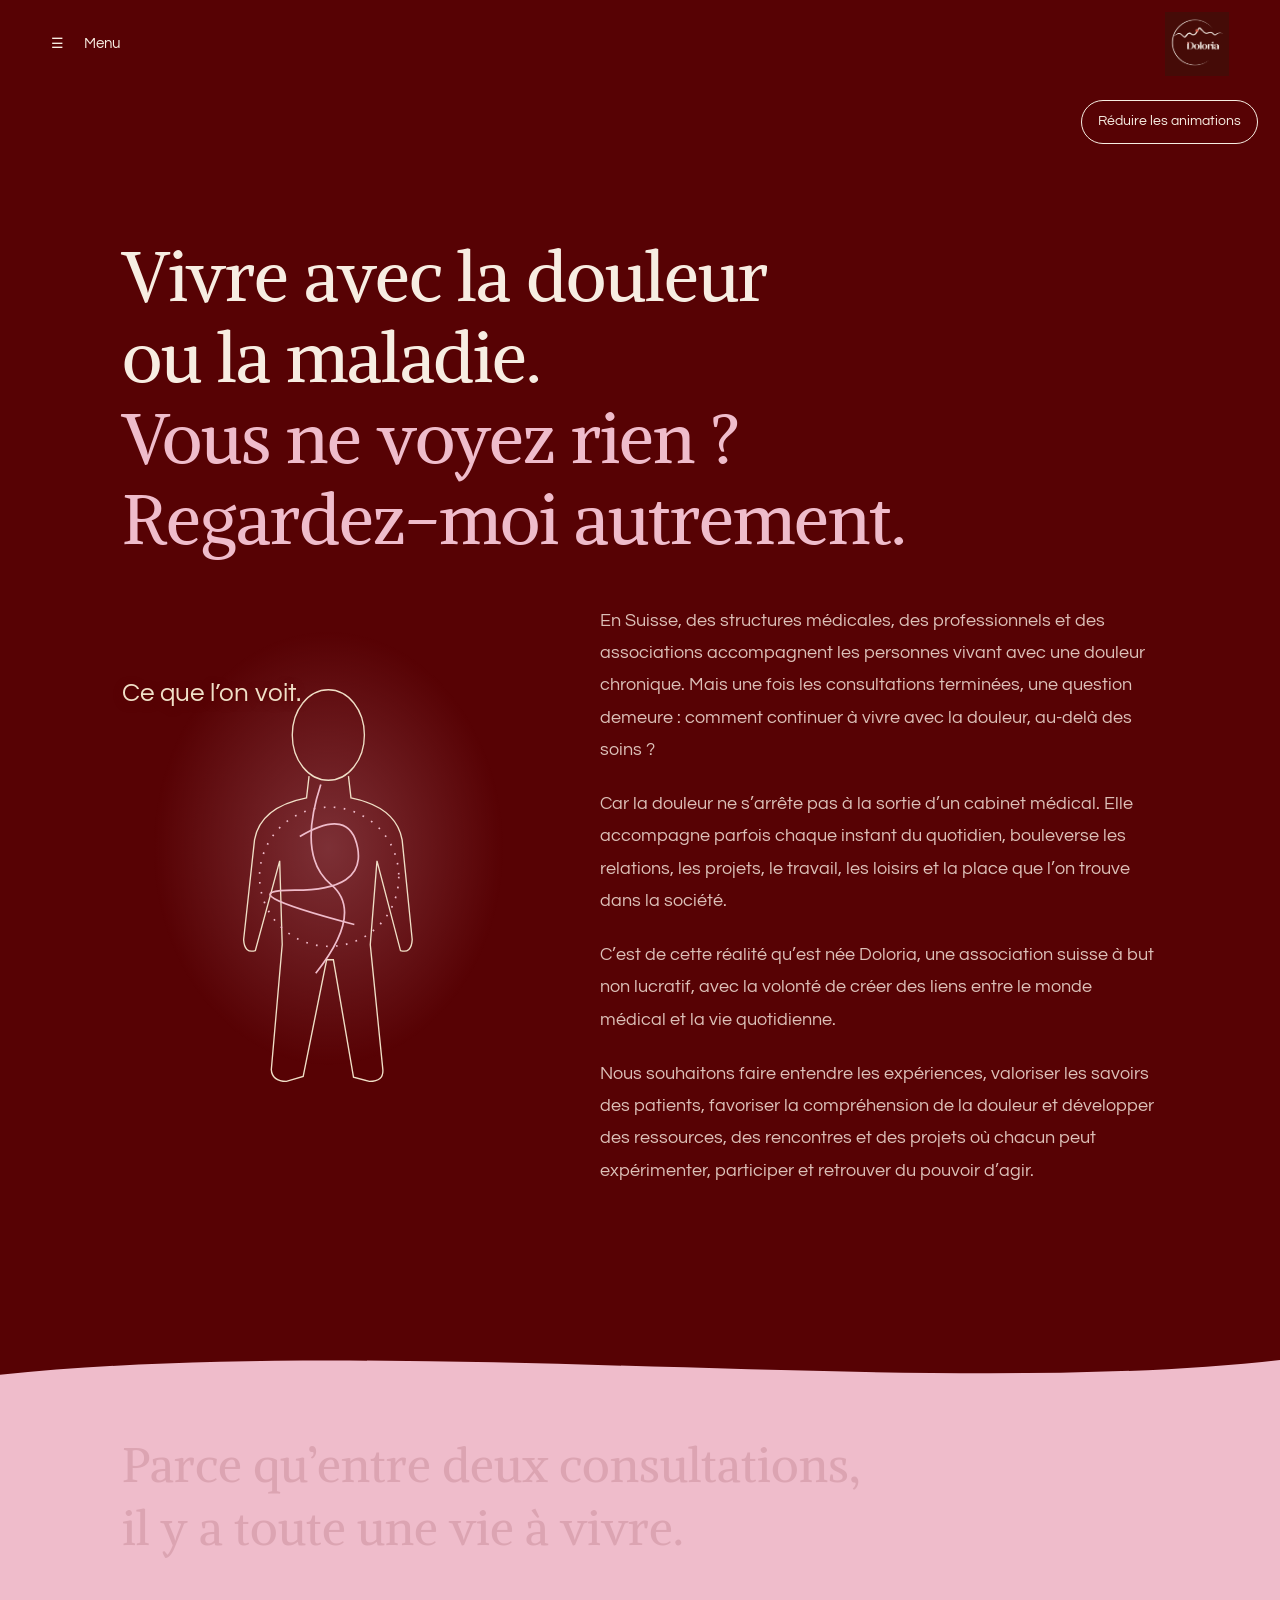
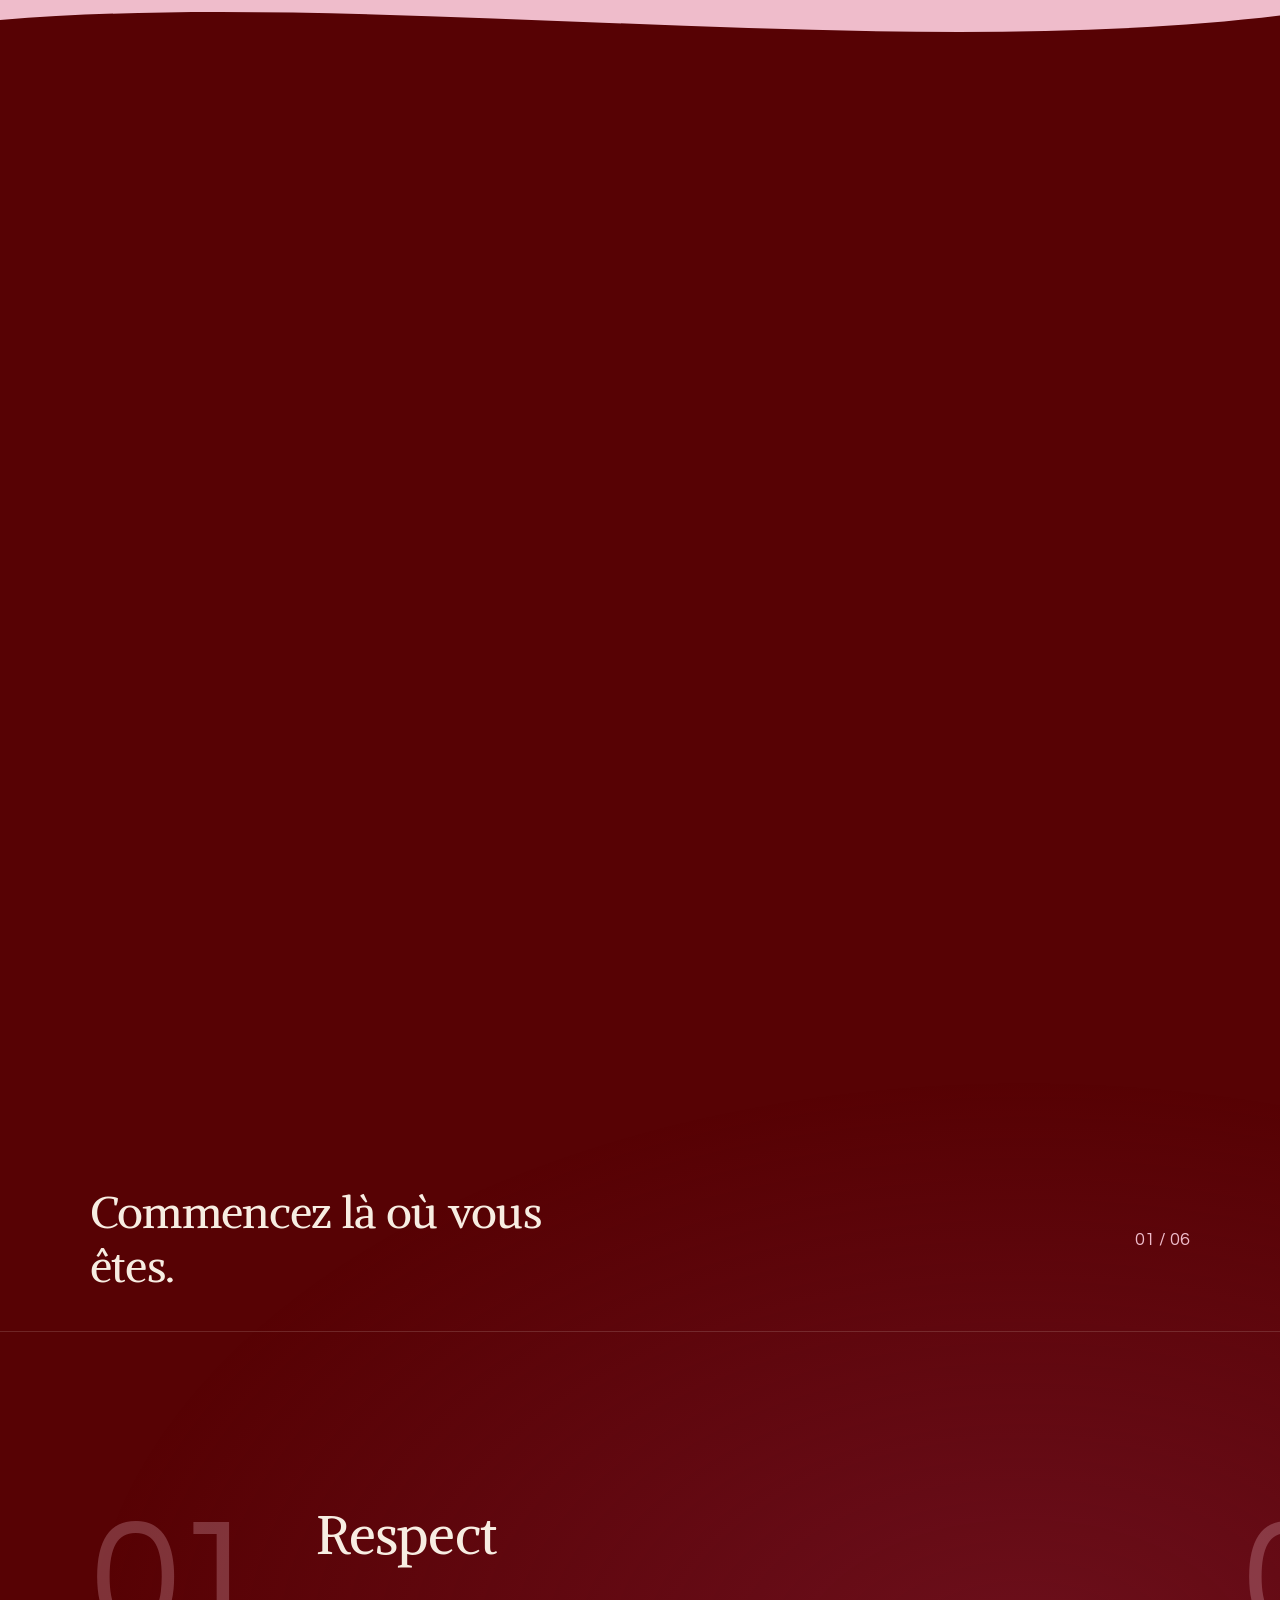
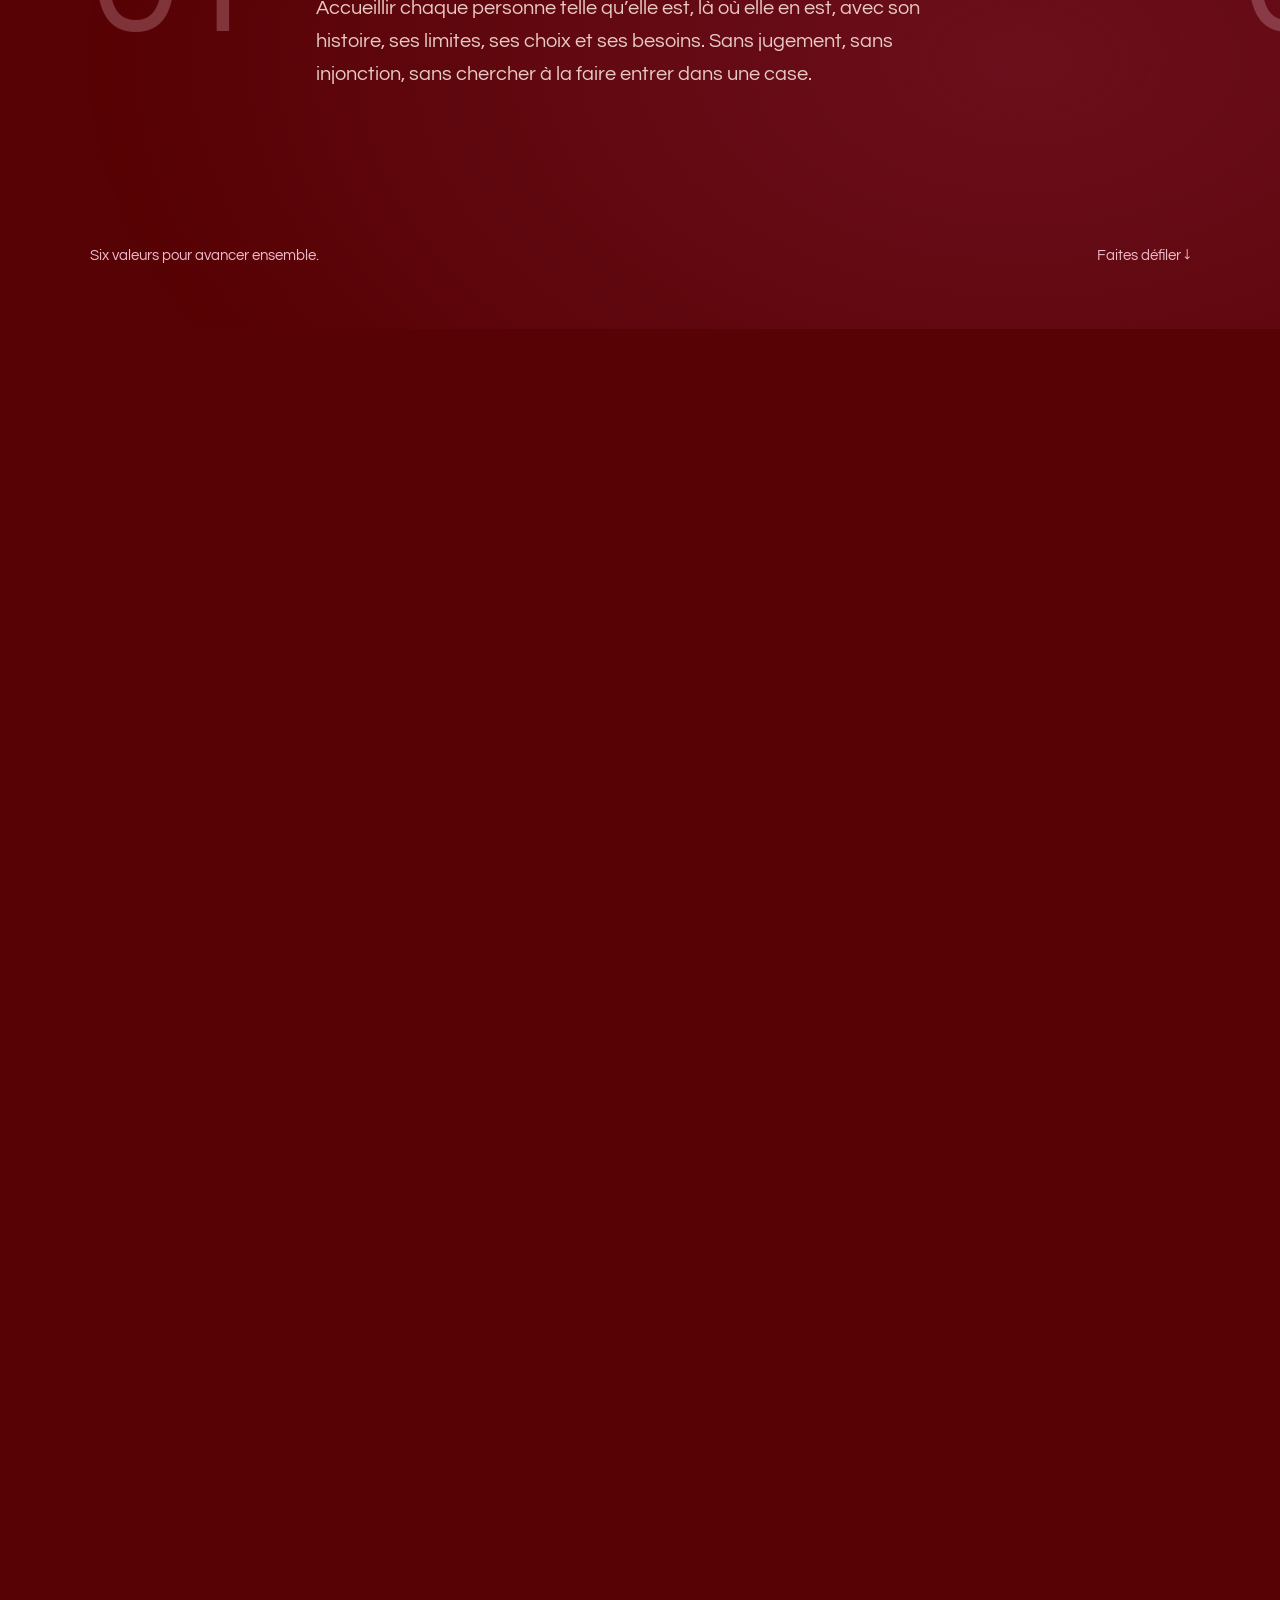
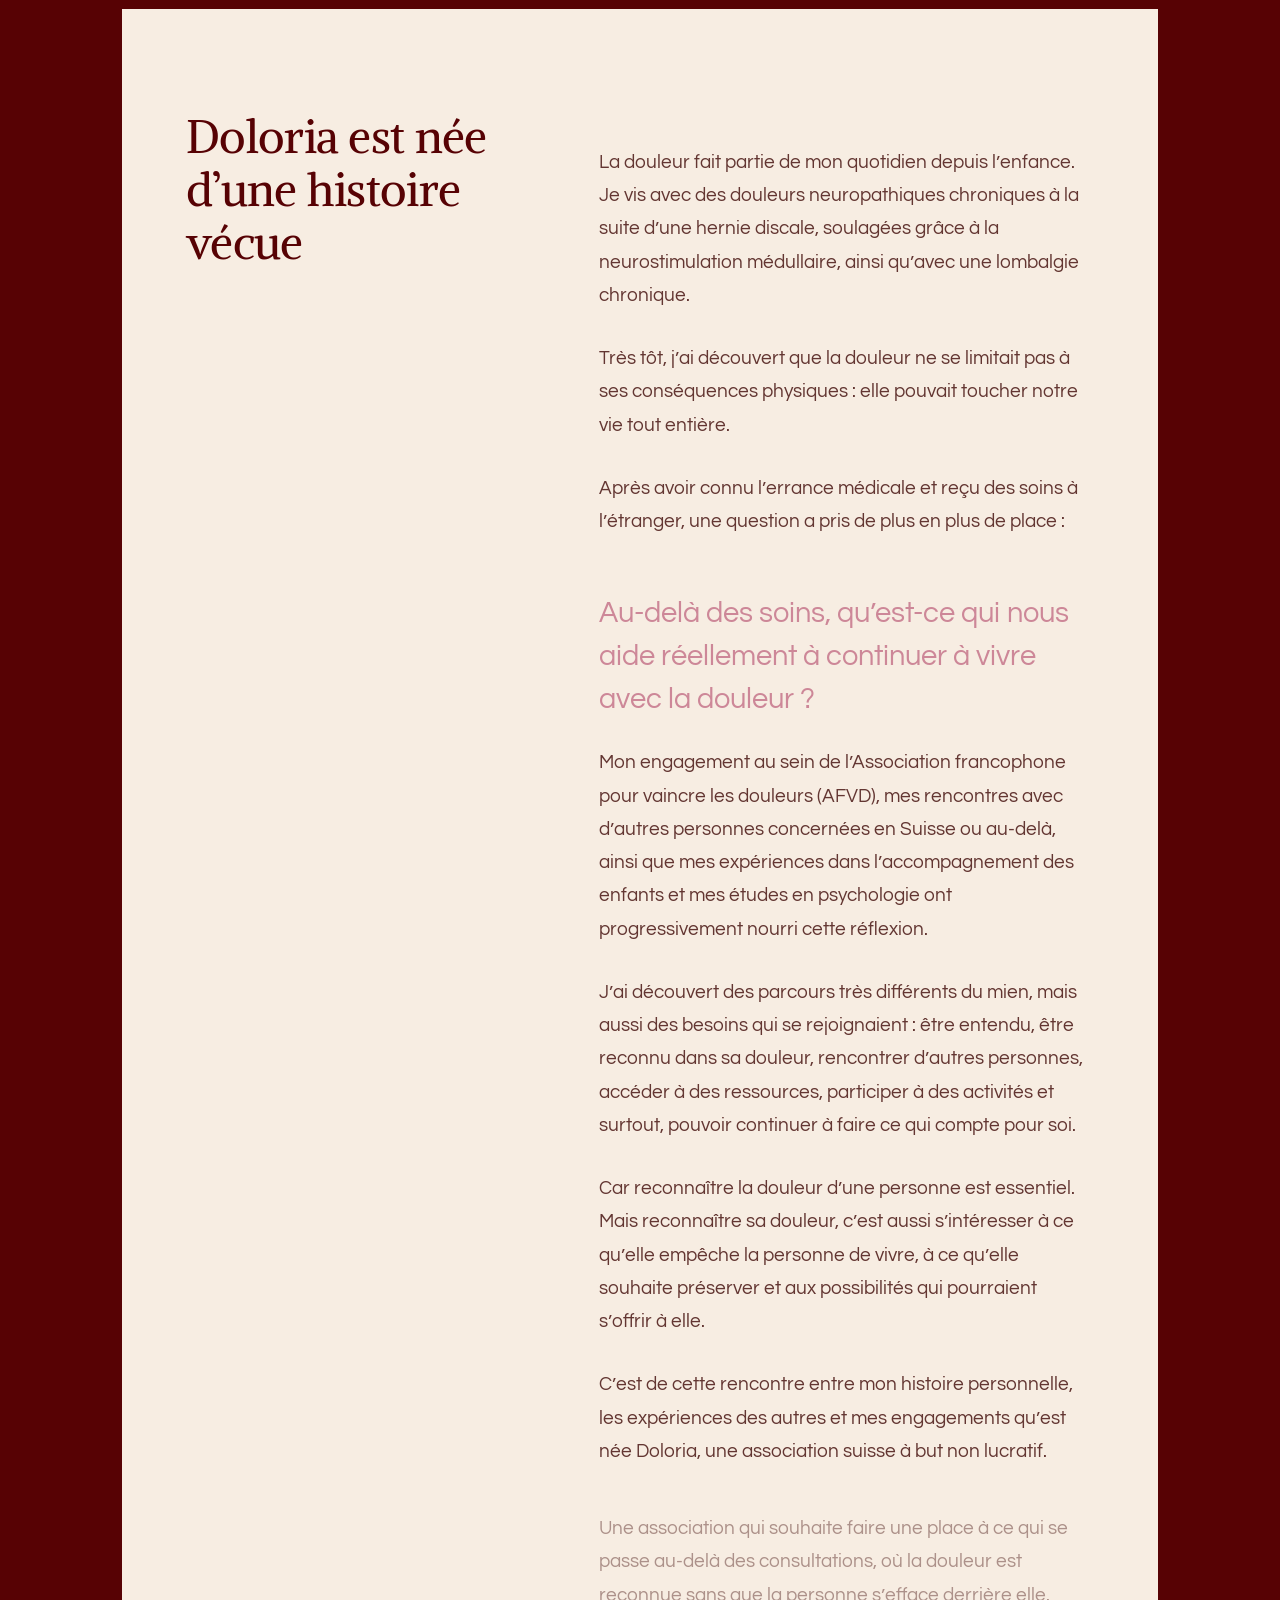
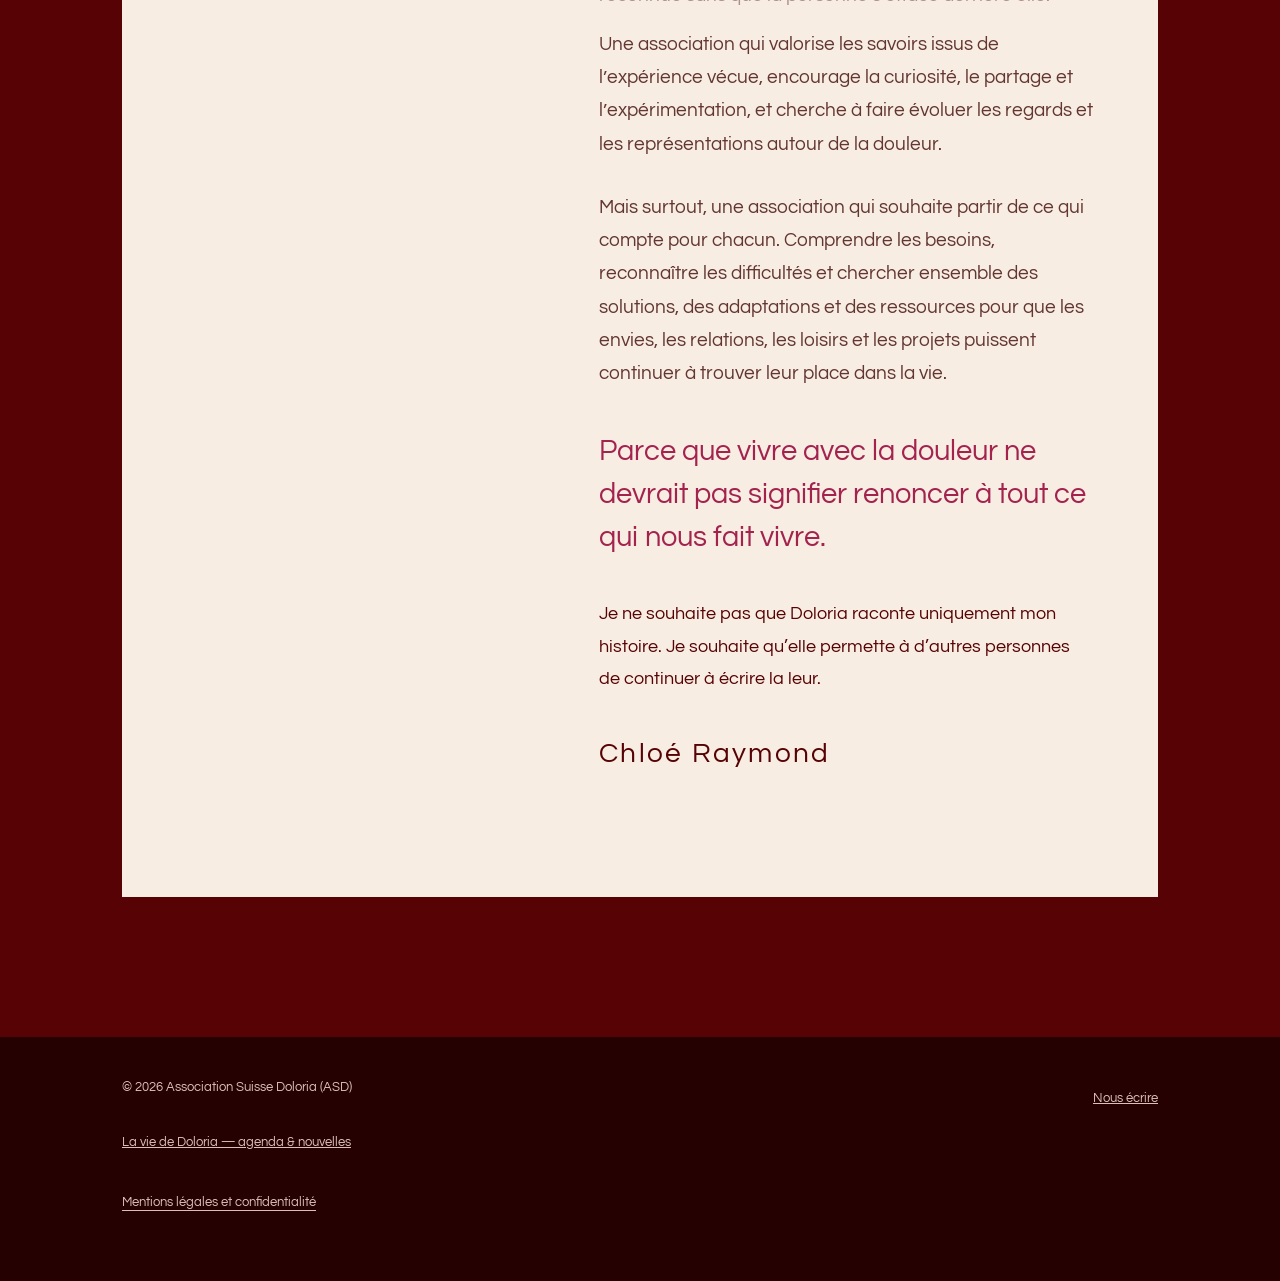
==== commit b56be6fb: "Publish animated About page with pink quotation and concise founder introduction" ====
--- a/a-propos.html
+++ b/a-propos.html
@@ -13,11 +13,12 @@
 .values-controls{display:flex;justify-content:flex-end;align-items:center;gap:20px;margin-top:20px}.values-controls[hidden]{display:none}.values-controls button{width:50px;height:50px;border:1px solid currentColor;border-radius:50%;background:transparent;color:var(--cream);font:inherit;cursor:pointer}.values-controls button:disabled{opacity:.35;cursor:default}.values-controls button:hover:not(:disabled){background:var(--cream);color:var(--wine)}.values-track:focus-visible,.values-controls button:focus-visible{outline:3px solid var(--rose);outline-offset:4px}
 @media(max-width:700px){.values-track .card{padding:24px}.about-beacon{padding-left:18px}}
 @media print{.values-track{display:block;overflow:visible}.values-track .card{margin-block:20px;break-inside:avoid}.values-controls{display:none}}
-</style><style id="about-intro-spacing">main.page>.wrap>.lead{margin-bottom:0}main.page>.wrap>.lead+.lead{margin-top:14px}main.page>.wrap>.about-beacon{margin-top:28px}</style><link rel="stylesheet" href="site-natural.css?v=1"><link rel="stylesheet" href="about-invisible.css?v=1"><style id="invisible-intro-layout">.invisible-intro{margin-top:45px}.invisible-intro .lead{margin:0 0 22px;max-width:none;font-size:1.12rem;line-height:1.8}.invisible-intro .invisible-art{height:520px;min-height:0;top:110px}.founder-story .story-copy{max-width:740px;margin-top:36px}.founder-story .story-copy [data-cms-text="histoire_13"]{font-family:Questrial,Arial,sans-serif!important;font-size:1em;line-height:1.8;color:inherit;margin:0 0 26px;padding:0}@media(max-width:700px){.invisible-intro .invisible-art{height:420px;top:auto}.invisible-intro .lead{font-size:1rem}}</style><link rel="stylesheet" href="text-motion.css?v=2"></head><body data-cms-page="a-propos"><a class="skip" href="#contenu">Aller au contenu</a><header id="site-header"><nav id="site-navigation" aria-label="Navigation principale"><a class="site-logo" href="index.html" aria-label="Doloria, accueil"><img src="media/site-564880e612cbc043.webp" alt="Doloria" width="72" height="72"></a><button id="site-menu-toggle" type="button" aria-expanded="false" aria-controls="site-menu" hidden>Menu</button><div id="site-menu"><a href="a-propos.html" aria-current="page">À propos</a><a href="vie-doloria.html">La vie de Doloria</a><a href="index.html#actions">Nos actions</a><a href="ressources.html">Ressources</a><details class="site-pro-menu"><summary>Espace professionnels <span aria-hidden="true">⌄</span></summary><div class="site-pro-links"><a href="professionnels.html">Santé</a><a href="professionnels-animation.html">Anim’</a><a href="professionnels-institutions.html">Institutions</a></div></details><a href="petits-courageux.html">Les Petits Courageux</a><a href="contact.html">Contact</a></div></nav></header><div class="accessibility-controls" hidden><button id="reading-motion" type="button" aria-pressed="false">Réduire les animations</button></div><main class="page" id="contenu" tabindex="-1"><div class="wrap"><h1><span data-cms-text="but_titre" >Vivre avec la douleur ou la maladie.</span><br><em data-cms-text="but_suite" >Vous ne voyez rien ? Regardez-moi autrement.</em></h1><div class="invisible-story invisible-intro"><div class="invisible-art" aria-hidden="true"><svg viewBox="0 0 440 620" role="presentation"><defs><radialGradient id="human-glow"><stop stop-color="#efbccb" stop-opacity=".25"/><stop offset="1" stop-color="#efbccb" stop-opacity="0"/></radialGradient></defs><ellipse cx="220" cy="290" rx="210" ry="260" fill="url(#human-glow)"/><g class="human-outline" fill="none" stroke="#f0dfc7" stroke-width="1.6"><ellipse cx="220" cy="155" rx="43" ry="54"/><path d="M197 204L194 230Q139 241 132 280L119 399Q120 416 133 412L162 305 165 405 152 554Q153 568 170 568L190 562 218 423 226 423 250 563 269 568Q286 568 285 554L270 405 278 305 306 412Q319 416 320 399L308 280Q301 241 247 230L244 204"/></g><g class="inner-lines" fill="none" stroke="#efbccb" stroke-width="2"><path d="M186 276Q246 240 255 290T180 340 251 381"/><path d="M211 214Q183 300 223 333T205 439"/><circle cx="221" cy="324" r="83" stroke-dasharray="2 10"/></g></svg><div class="invisible-word w1">Ce que l’on voit.</div><div class="invisible-word w2">Ce que l’on ressent.</div><div class="invisible-word w3">Ce que l’on souhaite vivre.</div></div><div class="intro-copy"><p class="lead" data-cms-text="but_texte">En Suisse, des structures médicales, des professionnels et des associations accompagnent les personnes vivant avec une douleur chronique. Mais une fois les consultations terminées, une question demeure : comment continuer à vivre avec la douleur, au-delà des soins ?</p><p class="lead" data-cms-text="but_actions">Car la douleur ne s’arrête pas à la sortie d’un cabinet médical. Elle accompagne parfois chaque instant du quotidien, bouleverse les relations, les projets, le travail, les loisirs et la place que l’on trouve dans la société.</p><p class="lead" data-cms-text="but_origine">C’est de cette réalité qu’est née Doloria, une association suisse à but non lucratif, avec la volonté de créer des liens entre le monde médical et la vie quotidienne.</p><p class="lead" data-cms-text="but_projets">Nous souhaitons faire entendre les expériences, valoriser les savoirs des patients, favoriser la compréhension de la douleur et développer des ressources, des rencontres et des projets où chacun peut expérimenter, participer et retrouver du pouvoir d’agir.</p></div></div><p class="about-beacon" data-cms-text="phrase_phare">Parce qu’entre deux consultations, il y a toute une vie à vivre.</p><section class="values" aria-labelledby="values-title"><h2 data-cms-text="valeurs_titre" id="values-title">Commencez là où vous êtes.</h2><div class="values-track" id="values-track" tabindex="0" role="region" aria-roledescription="carrousel" aria-label="Les six valeurs de Doloria"><article class="card" role="group" aria-roledescription="diapositive" aria-label="1 sur 6"><h3 data-cms-text="valeur_1_titre" >Respect</h3><p data-cms-text="valeur_1_texte" >Accueillir chaque personne telle qu’elle est, là où elle en est, avec son histoire, ses limites, ses choix et ses besoins. Sans jugement, sans injonction, sans chercher à la faire entrer dans une case.</p></article><article class="card" role="group" aria-roledescription="diapositive" aria-label="2 sur 6"><h3 data-cms-text="valeur_2_titre" >Autodétermination</h3><p data-cms-text="valeur_2_texte" >Chacun reste acteur de sa vie et de ses décisions. Doloria défend le droit de comprendre, de choisir, de refuser, d’essayer et de définir ce qui compte réellement pour soi.</p></article><article class="card" role="group" aria-roledescription="diapositive" aria-label="3 sur 6"><h3 data-cms-text="valeur_3_titre" >Co-construction</h3><p data-cms-text="valeur_3_texte" >Les réponses ne se construisent pas à la place des personnes concernées, mais avec elles. L’expérience vécue, les priorités de chacun et les savoirs professionnels ont tous leur place.</p></article><article class="card" role="group" aria-roledescription="diapositive" aria-label="4 sur 6"><h3 data-cms-text="valeur_4_titre" >Singularité</h3><p data-cms-text="valeur_4_texte" >Il n’existe pas une seule façon de vivre avec la douleur ou la maladie. Chaque parcours est unique, tout comme les besoins, les ressources, les envies et les objectifs de vie de chacun.</p></article><article class="card" role="group" aria-roledescription="diapositive" aria-label="5 sur 6"><h3 data-cms-text="valeur_5_titre" >Accessibilité</h3><p data-cms-text="valeur_5_texte" >L’information et les ressources doivent pouvoir être comprises et utilisées par tous. Doloria veut rendre les connaissances autour de la douleur plus claires, plus accessibles et plus proches du quotidien.</p></article><article class="card" role="group" aria-roledescription="diapositive" aria-label="6 sur 6"><h3 data-cms-text="valeur_6_titre" >La vie avant la douleur</h3><p data-cms-text="valeur_6_texte" >La douleur peut bouleverser une existence, mais elle ne définit pas une personne. Doloria part de ce qui compte vraiment : le quotidien, les liens, les envies, les projets et tout ce que chacun souhaite encore vivre.</p></article></div><div class="values-controls" hidden><button type="button" class="values-prev" aria-label="Valeur précédente" aria-controls="values-track">←</button><span class="values-count" aria-live="polite" aria-atomic="true">1 / 6</span><button type="button" class="values-next" aria-label="Valeur suivante" aria-controls="values-track">→</button></div></section><section class="founder-story" aria-labelledby="story-title"><h2 data-cms-text="histoire_titre" id="story-title">Doloria est née d’une histoire vécue</h2><div class="story-copy"><p class="" data-cms-text="histoire_1">La douleur fait partie de mon histoire depuis mon enfance. Très tôt, j’ai découvert qu’elle ne se limitait pas à ce que l’on ressent physiquement. Qu’elle pouvait bouleverser une scolarité, empêcher de participer à des activités et faire manquer certaines expériences.</p><p class="" data-cms-text="histoire_2">Pendant que d’autres enfants partaient en voyage, découvraient de nouvelles activités ou construisaient leurs souvenirs, certaines de ces expériences m’échappaient. Non pas par manque d’envie, mais parce que les possibilités d’y participer n’étaient pas toujours adaptées à ma réalité.</p><p class="" data-cms-text="histoire_3">Puis sont venues les années de recherches, les consultations, les examens, les traitements et l’errance médicale. Avec ma famille, nous avons parcouru la Suisse à la recherche de réponses, avant que mon parcours ne me conduise en France.</p><p class="story-highlight" data-cms-text="histoire_4">Au fil du temps, une question a pris de plus en plus de place : au-delà des soins, qu’est-ce qui nous aide réellement à continuer à vivre avec la douleur ?</p><p class="" data-cms-text="histoire_5">Mon engagement au sein de l’Association francophone pour vaincre les douleurs (AFVD), mes rencontres avec d’autres personnes concernées en Suisse ou au-delà, ainsi que mes expériences dans l’accompagnement des enfants et mes études en psychologie ont progressivement nourri cette réflexion.</p><p class="" data-cms-text="histoire_6">J’ai découvert des parcours très différents du mien, mais aussi des besoins qui se rejoignaient : être entendu, être reconnu dans sa douleur, rencontrer d’autres personnes, accéder à des ressources, participer à des activités et surtout, pouvoir continuer à faire ce qui compte pour soi.</p><p class="" data-cms-text="histoire_7">Car reconnaître la douleur d’une personne est essentiel. Mais reconnaître sa douleur, c’est aussi s’intéresser à ce qu’elle empêche la personne de vivre, à ce qu’elle souhaite préserver et aux possibilités qui pourraient s’offrir à elle.</p><p class="" data-cms-text="histoire_8">C’est de cette rencontre entre mon histoire personnelle, les expériences des autres et mes engagements qu’est née Doloria, une association suisse à but non lucratif.</p><p class="" data-cms-text="histoire_9">Une association qui souhaite faire une place à ce qui se passe au-delà des consultations, où la douleur est reconnue sans que la personne s’efface derrière elle.</p><p class="" data-cms-text="histoire_10">Une association qui valorise les savoirs issus de l’expérience vécue, encourage la curiosité, le partage et l’expérimentation, et cherche à faire évoluer les regards et les représentations autour de la douleur.</p><p class="" data-cms-text="histoire_11">Mais surtout, une association qui souhaite partir de ce qui compte pour chacun. Comprendre les besoins, reconnaître les difficultés et chercher ensemble des solutions, des adaptations et des ressources pour que les envies, les relations, les loisirs et les projets puissent continuer à trouver leur place dans la vie.</p><p class="story-highlight" data-cms-text="histoire_12">Parce que vivre avec la douleur ne devrait pas signifier renoncer à tout ce qui nous fait vivre.</p><p class="story-highlight" data-cms-text="histoire_13">Je ne souhaite pas que Doloria raconte uniquement mon histoire. Je souhaite qu’elle permette à d’autres personnes de continuer à écrire la leur.</p><p class="founder-signature" data-cms-text="signature">Chloé Raymond</p></div></section></div></main><footer><div class="wrap"><span>© 2026 Association Suisse Doloria (ASD)</span><a href="contact.html">Nous écrire</a></div><div class="wrap"><a href="vie-doloria.html" style="display:inline-flex;min-height:44px;align-items:center">La vie de Doloria — agenda &amp; nouvelles</a></div><div class="wrap" style="padding-top:16px;padding-bottom:16px"><a href="mentions-legales.html" style="display:inline-flex;align-items:center;min-height:44px;text-decoration:underline;text-underline-offset:4px">Mentions légales et confidentialité</a></div></footer><script src="cms-public.js" defer></script><script src="accessibility.js" defer></script><script src="site-natural.js?v=1" defer></script><script>
+</style><style id="about-intro-spacing">main.page>.wrap>.lead{margin-bottom:0}main.page>.wrap>.lead+.lead{margin-top:14px}main.page>.wrap>.about-beacon{margin-top:28px}</style><link rel="stylesheet" href="site-natural.css?v=20261108-menu"><link rel="stylesheet" href="about-invisible.css?v=1"><style id="invisible-intro-layout">.invisible-intro{margin-top:45px}.invisible-intro .lead{margin:0 0 22px;max-width:none;font-size:1.12rem;line-height:1.8}.invisible-intro .invisible-art{height:520px;min-height:0;top:110px}.founder-story .story-copy{max-width:740px;margin-top:36px}.founder-story .story-copy [data-cms-text="histoire_13"]{font-family:Questrial,Arial,sans-serif!important;font-size:1em;line-height:1.8;color:inherit;margin:0 0 26px;padding:0}@media(max-width:700px){.invisible-intro .invisible-art{height:420px;top:auto}.invisible-intro .lead{font-size:1rem}}</style><link rel="stylesheet" href="text-motion.css?v=2"><link rel="stylesheet" href="about-univers.css?v=20261108"></head><body data-cms-page="a-propos"><a class="skip" href="#contenu">Aller au contenu</a><header id="site-header"><nav id="site-navigation" aria-label="Navigation principale"><a class="site-logo" href="index.html" aria-label="Doloria, accueil"><img src="media/site-564880e612cbc043.webp" alt="Doloria" width="72" height="72"></a><button id="site-menu-toggle" type="button" aria-expanded="false" aria-controls="site-menu" hidden>Menu</button><div id="site-menu"><a href="a-propos.html" aria-current="page">À propos</a><a href="vie-doloria.html">La vie de Doloria</a><a href="index.html#actions">Nos actions</a><a href="ressources.html">Ressources</a><details class="site-pro-menu"><summary>Espace professionnels <span aria-hidden="true">⌄</span></summary><div class="site-pro-links"><a href="professionnels.html">Santé</a><a href="professionnels-animation.html">Anim’</a><a href="professionnels-institutions.html">Institutions</a></div></details><a href="petits-courageux.html">Les Petits Courageux</a><a href="contact.html">Contact</a></div></nav></header><div class="accessibility-controls" hidden><button id="reading-motion" type="button" aria-pressed="false">Réduire les animations</button></div><main class="page" id="contenu" tabindex="-1"><div class="wrap"><h1><span data-cms-text="but_titre" >Vivre avec la douleur ou la maladie.</span><br><em data-cms-text="but_suite" >Vous ne voyez rien ? Regardez-moi autrement.</em></h1><div class="invisible-story invisible-intro"><div class="invisible-art" aria-hidden="true"><svg viewBox="0 0 440 620" role="presentation"><defs><radialGradient id="human-glow"><stop stop-color="#efbccb" stop-opacity=".25"/><stop offset="1" stop-color="#efbccb" stop-opacity="0"/></radialGradient></defs><ellipse cx="220" cy="290" rx="210" ry="260" fill="url(#human-glow)"/><g class="human-outline" fill="none" stroke="#f0dfc7" stroke-width="1.6"><ellipse cx="220" cy="155" rx="43" ry="54"/><path d="M197 204L194 230Q139 241 132 280L119 399Q120 416 133 412L162 305 165 405 152 554Q153 568 170 568L190 562 218 423 226 423 250 563 269 568Q286 568 285 554L270 405 278 305 306 412Q319 416 320 399L308 280Q301 241 247 230L244 204"/></g><g class="inner-lines" fill="none" stroke="#efbccb" stroke-width="2"><path d="M186 276Q246 240 255 290T180 340 251 381"/><path d="M211 214Q183 300 223 333T205 439"/><circle cx="221" cy="324" r="83" stroke-dasharray="2 10"/></g></svg><div class="invisible-word w1">Ce que l’on voit.</div><div class="invisible-word w2">Ce que l’on ressent.</div><div class="invisible-word w3">Ce que l’on souhaite vivre.</div></div><div class="intro-copy"><p class="lead" data-cms-text="but_texte">En Suisse, des structures médicales, des professionnels et des associations accompagnent les personnes vivant avec une douleur chronique. Mais une fois les consultations terminées, une question demeure : comment continuer à vivre avec la douleur, au-delà des soins ?</p><p class="lead" data-cms-text="but_actions">Car la douleur ne s’arrête pas à la sortie d’un cabinet médical. Elle accompagne parfois chaque instant du quotidien, bouleverse les relations, les projets, le travail, les loisirs et la place que l’on trouve dans la société.</p><p class="lead" data-cms-text="but_origine">C’est de cette réalité qu’est née Doloria, une association suisse à but non lucratif, avec la volonté de créer des liens entre le monde médical et la vie quotidienne.</p><p class="lead" data-cms-text="but_projets">Nous souhaitons faire entendre les expériences, valoriser les savoirs des patients, favoriser la compréhension de la douleur et développer des ressources, des rencontres et des projets où chacun peut expérimenter, participer et retrouver du pouvoir d’agir.</p></div></div><p class="about-beacon" data-cms-text="phrase_phare">Parce qu’entre deux consultations, il y a toute une vie à vivre.</p><section class="values" aria-labelledby="values-title"><h2 data-cms-text="valeurs_titre" id="values-title">Commencez là où vous êtes.</h2><div class="values-track" id="values-track" tabindex="0" role="region" aria-roledescription="carrousel" aria-label="Les six valeurs de Doloria"><article class="card" role="group" aria-roledescription="diapositive" aria-label="1 sur 6"><h3 data-cms-text="valeur_1_titre" >Respect</h3><p data-cms-text="valeur_1_texte" >Accueillir chaque personne telle qu’elle est, là où elle en est, avec son histoire, ses limites, ses choix et ses besoins. Sans jugement, sans injonction, sans chercher à la faire entrer dans une case.</p></article><article class="card" role="group" aria-roledescription="diapositive" aria-label="2 sur 6"><h3 data-cms-text="valeur_2_titre" >Autodétermination</h3><p data-cms-text="valeur_2_texte" >Chacun reste acteur de sa vie et de ses décisions. Doloria défend le droit de comprendre, de choisir, de refuser, d’essayer et de définir ce qui compte réellement pour soi.</p></article><article class="card" role="group" aria-roledescription="diapositive" aria-label="3 sur 6"><h3 data-cms-text="valeur_3_titre" >Co-construction</h3><p data-cms-text="valeur_3_texte" >Les réponses ne se construisent pas à la place des personnes concernées, mais avec elles. L’expérience vécue, les priorités de chacun et les savoirs professionnels ont tous leur place.</p></article><article class="card" role="group" aria-roledescription="diapositive" aria-label="4 sur 6"><h3 data-cms-text="valeur_4_titre" >Singularité</h3><p data-cms-text="valeur_4_texte" >Il n’existe pas une seule façon de vivre avec la douleur ou la maladie. Chaque parcours est unique, tout comme les besoins, les ressources, les envies et les objectifs de vie de chacun.</p></article><article class="card" role="group" aria-roledescription="diapositive" aria-label="5 sur 6"><h3 data-cms-text="valeur_5_titre" >Accessibilité</h3><p data-cms-text="valeur_5_texte" >L’information et les ressources doivent pouvoir être comprises et utilisées par tous. Doloria veut rendre les connaissances autour de la douleur plus claires, plus accessibles et plus proches du quotidien.</p></article><article class="card" role="group" aria-roledescription="diapositive" aria-label="6 sur 6"><h3 data-cms-text="valeur_6_titre" >La vie avant la douleur</h3><p data-cms-text="valeur_6_texte" >La douleur peut bouleverser une existence, mais elle ne définit pas une personne. Doloria part de ce qui compte vraiment : le quotidien, les liens, les envies, les projets et tout ce que chacun souhaite encore vivre.</p></article></div><div class="values-controls" hidden><button type="button" class="values-prev" aria-label="Valeur précédente" aria-controls="values-track">←</button><span class="values-count" aria-live="polite" aria-atomic="true">1 / 6</span><button type="button" class="values-next" aria-label="Valeur suivante" aria-controls="values-track">→</button></div></section><section class="founder-story" aria-labelledby="story-title"><h2 data-cms-text="histoire_titre" id="story-title">Doloria est née d’une histoire vécue</h2><div class="story-copy"><p class="" data-cms-text="histoire_1">La douleur fait partie de mon quotidien depuis l’enfance. Je vis avec des douleurs neuropathiques chroniques à la suite d’une hernie discale, soulagées grâce à la neurostimulation médullaire, ainsi qu’avec une lombalgie chronique.</p><p class="" data-cms-text="histoire_2">Très tôt, j’ai découvert que la douleur ne se limitait pas à ses conséquences physiques : elle pouvait toucher notre vie tout entière.</p><p class="" data-cms-text="histoire_3">Après avoir connu l’errance médicale et reçu des soins à l’étranger, une question a pris de plus en plus de place :</p><p class="story-highlight" data-cms-text="histoire_4">Au-delà des soins, qu’est-ce qui nous aide réellement à continuer à vivre avec la douleur ?</p><p class="" data-cms-text="histoire_5">Mon engagement au sein de l’Association francophone pour vaincre les douleurs (AFVD), mes rencontres avec d’autres personnes concernées en Suisse ou au-delà, ainsi que mes expériences dans l’accompagnement des enfants et mes études en psychologie ont progressivement nourri cette réflexion.</p><p class="" data-cms-text="histoire_6">J’ai découvert des parcours très différents du mien, mais aussi des besoins qui se rejoignaient : être entendu, être reconnu dans sa douleur, rencontrer d’autres personnes, accéder à des ressources, participer à des activités et surtout, pouvoir continuer à faire ce qui compte pour soi.</p><p class="" data-cms-text="histoire_7">Car reconnaître la douleur d’une personne est essentiel. Mais reconnaître sa douleur, c’est aussi s’intéresser à ce qu’elle empêche la personne de vivre, à ce qu’elle souhaite préserver et aux possibilités qui pourraient s’offrir à elle.</p><p class="" data-cms-text="histoire_8">C’est de cette rencontre entre mon histoire personnelle, les expériences des autres et mes engagements qu’est née Doloria, une association suisse à but non lucratif.</p><p class="" data-cms-text="histoire_9">Une association qui souhaite faire une place à ce qui se passe au-delà des consultations, où la douleur est reconnue sans que la personne s’efface derrière elle.</p><p class="" data-cms-text="histoire_10">Une association qui valorise les savoirs issus de l’expérience vécue, encourage la curiosité, le partage et l’expérimentation, et cherche à faire évoluer les regards et les représentations autour de la douleur.</p><p class="" data-cms-text="histoire_11">Mais surtout, une association qui souhaite partir de ce qui compte pour chacun. Comprendre les besoins, reconnaître les difficultés et chercher ensemble des solutions, des adaptations et des ressources pour que les envies, les relations, les loisirs et les projets puissent continuer à trouver leur place dans la vie.</p><p class="story-highlight" data-cms-text="histoire_12">Parce que vivre avec la douleur ne devrait pas signifier renoncer à tout ce qui nous fait vivre.</p><p class="story-highlight" data-cms-text="histoire_13">Je ne souhaite pas que Doloria raconte uniquement mon histoire. Je souhaite qu’elle permette à d’autres personnes de continuer à écrire la leur.</p><p class="founder-signature" data-cms-text="signature">Chloé Raymond</p></div></section></div></main><footer><div class="wrap"><span>© 2026 Association Suisse Doloria (ASD)</span><a href="contact.html">Nous écrire</a></div><div class="wrap"><a href="vie-doloria.html" style="display:inline-flex;min-height:44px;align-items:center">La vie de Doloria — agenda &amp; nouvelles</a></div><div class="wrap" style="padding-top:16px;padding-bottom:16px"><a href="mentions-legales.html" style="display:inline-flex;align-items:center;min-height:44px;text-decoration:underline;text-underline-offset:4px">Mentions légales et confidentialité</a></div></footer><script src="cms-public.js" defer></script><script src="accessibility.js" defer></script><script src="site-natural.js?v=20261108-menu" defer></script><script>
 (()=>{const track=document.getElementById('values-track');if(!track)return;const cards=[...track.children],controls=document.querySelector('.values-controls'),prev=document.querySelector('.values-prev'),next=document.querySelector('.values-next'),count=document.querySelector('.values-count');let index=0,raf=0;controls.hidden=false;
 function sync(){raf=0;index=cards.reduce((best,card,i)=>Math.abs(card.getBoundingClientRect().left-track.getBoundingClientRect().left)<Math.abs(cards[best].getBoundingClientRect().left-track.getBoundingClientRect().left)?i:best,0);prev.disabled=index===0;next.disabled=index===cards.length-1;count.textContent=(index+1)+' / '+cards.length;}
 function go(i){const target=Math.max(0,Math.min(cards.length-1,i));track.scrollBy({left:cards[target].getBoundingClientRect().left-track.getBoundingClientRect().left,behavior:matchMedia('(prefers-reduced-motion: reduce)').matches||document.documentElement.classList.contains('no-motion')?'instant':'smooth'});}
 prev.addEventListener('click',()=>go(index-1));next.addEventListener('click',()=>go(index+1));track.addEventListener('keydown',e=>{if(e.target!==track)return;if(['ArrowLeft','ArrowRight','Home','End'].includes(e.key)){e.preventDefault();go(e.key==='Home'?0:e.key==='End'?cards.length-1:index+(e.key==='ArrowRight'?1:-1));}});track.addEventListener('scroll',()=>{if(!raf)raf=requestAnimationFrame(sync);},{passive:true});addEventListener('resize',sync);sync();})();
-</script><script src="about-invisible.js?v=1" defer></script><script src="text-motion.js?v=2" defer></script></body></html>
+</script><script src="about-invisible.js?v=1" defer></script><script src="text-motion.js?v=2" defer></script><script src="about-univers.js?v=20261108" defer></script></body></html>
 
 
+
--- a/site-natural.css
+++ b/site-natural.css
@@ -7,3 +7,21 @@
 @media(prefers-reduced-motion:no-preference){#doloria-navigation[open]{animation:natural-menu-in .28s ease-out}@keyframes natural-menu-in{from{transform:translateX(-35px);opacity:.5}to{transform:none;opacity:1}}}.no-motion #doloria-navigation{animation:none!important}
 /* Consistent side arrows and a quiet centered position indicator. */
 body .side-carousel{display:grid;grid-template-columns:48px minmax(0,1fr) 48px;column-gap:22px;row-gap:18px;align-items:center;width:100%;margin-top:30px}body .side-carousel>.side-carousel-track{grid-column:2;grid-row:1;min-width:0;width:100%;max-width:100%;margin:0}body .side-carousel>.side-carousel-controls{display:contents}body .side-carousel>.side-carousel-controls[hidden]{display:none!important}body .side-carousel-controls button{grid-row:1;grid-column:1;align-self:center;justify-self:center;min-width:44px;min-height:48px;padding:8px!important;border:0!important;border-radius:0!important;text-decoration:none!important;background:none!important;color:inherit;font-size:1.7rem!important;line-height:1;cursor:pointer}body .side-carousel-controls button:last-of-type{grid-column:3}body .side-carousel-controls>span{grid-column:2;grid-row:2;justify-self:center;text-align:center}body .actions-track .action-row{border-top:0!important}body .side-carousel-controls button:disabled{opacity:.3;cursor:default}@media(max-width:600px){body .side-carousel{grid-template-columns:36px minmax(0,1fr) 36px;column-gap:6px}body .side-carousel-controls button{min-width:36px;padding:4px!important}body .actions-track .action-row h3{font-size:1.8rem}}
+
+/* Compact navigation, framed like a wavy paper label. */
+#doloria-navigation{inset:18px auto 18px 18px;width:min(420px,calc(100% - 36px));height:auto;max-height:calc(100dvh - 36px);padding:32px 42px;background:transparent;border:0;box-shadow:none;isolation:isolate;scrollbar-width:thin;scrollbar-color:#ab6a78 transparent}
+#doloria-navigation:before{content:'';position:fixed;inset:18px auto 18px 18px;width:min(420px,calc(100% - 36px));z-index:-1;pointer-events:none;background:url("data:image/svg+xml,%3Csvg xmlns='http://www.w3.org/2000/svg' viewBox='0 0 420 800' preserveAspectRatio='none'%3E%3Cpath d='M22 20 Q38 8 60 20 T105 20 T150 20 T195 20 T240 20 T285 20 T330 20 T375 20 Q410 8 400 50 Q386 75 400 100 T400 150 T400 200 T400 250 T400 300 T400 350 T400 400 T400 450 T400 500 T400 550 T400 600 T400 650 T400 700 T400 750 Q412 795 375 780 Q350 766 325 780 T275 780 T225 780 T175 780 T125 780 T75 780 T25 780 Q7 777 20 740 Q34 715 20 690 T20 640 T20 590 T20 540 T20 490 T20 440 T20 390 T20 340 T20 290 T20 240 T20 190 T20 140 T20 90 Q7 50 22 20Z' fill='%23f7ede2' stroke='%23570204' stroke-width='3'/%3E%3C/svg%3E") center/100% 100% no-repeat;filter:drop-shadow(8px 8px 18px #21050844)}
+#doloria-navigation::backdrop{background:#21050866;backdrop-filter:blur(3px)}
+#doloria-navigation .natural-menu-top{margin-bottom:14px;gap:8px}
+#doloria-navigation .natural-menu-top p{text-transform:none;letter-spacing:0;font-family:Alike,Georgia,serif;font-size:23px}
+#doloria-navigation .natural-menu-top button{font-size:15px;padding:8px;min-height:44px}
+#doloria-navigation #site-menu{gap:3px}
+#doloria-navigation #site-menu>a,#doloria-navigation summary{font-size:22px!important;line-height:1.25;min-height:46px;padding:10px 0}
+#doloria-navigation .site-pro-links{gap:0;padding:2px 0 6px 16px}
+#doloria-navigation .site-pro-links a{font-size:16px!important;min-height:44px}
+#doloria-navigation #site-menu>a:hover,#doloria-navigation summary:hover{color:#ae2452}
+@media(max-width:480px){#doloria-navigation{padding:28px 36px;inset:10px auto 10px 10px;width:calc(100% - 20px);max-height:calc(100dvh - 20px)}#doloria-navigation:before{inset:10px auto 10px 10px;width:calc(100% - 20px)}#doloria-navigation #site-menu>a,#doloria-navigation summary{font-size:21px!important}}
+#doloria-navigation{bottom:auto;height:fit-content;min-height:550px;padding-bottom:42px}
+#doloria-navigation:before{position:absolute;inset:0;width:100%;height:100%}
+@media(max-width:480px){#doloria-navigation{bottom:auto;min-height:0;padding-bottom:40px}#doloria-navigation:before{inset:0;width:100%;height:100%}}
+
--- a/about-univers.css
+++ b/about-univers.css
@@ -0,0 +1,7 @@
+.values[hidden]{display:none!important}.values-panorama{width:100vw;margin:70px calc(50% - 50vw) 0;background:#570204;color:#f7ede2;position:relative}.values-stage{overflow:hidden;padding:70px 0;background:radial-gradient(ellipse at 80% 70%,#972b4e55,transparent 65%)}.values-stage header{display:flex;justify-content:space-between;align-items:center;padding:0 7vw;gap:25px}.values-stage h2{font:400 clamp(30px,3.5vw,52px)/1.2 Alike,Georgia,serif!important;max-width:20ch;opacity:1!important}.values-position{color:#efbccb;white-space:nowrap}.values-ribbon{display:flex;flex-direction:column}.value-scene{display:flex;align-items:center;gap:5vw;padding:50px 7vw}.value-index{font:400 clamp(80px,13vw,190px)/1 Alike,Georgia,serif;color:#efbccb44;letter-spacing:-.06em}.value-scene>div{max-width:650px}.value-scene h3{font:400 clamp(28px,4.2vw,64px)/1.15 Alike,Georgia,serif!important;overflow-wrap:anywhere;margin-bottom:25px!important;opacity:1!important}.value-scene p{font:20px/1.65 Questrial,Arial,sans-serif;color:#e8c9c6;opacity:1!important;transform:none!important}.values-hint{padding:0 7vw;font-size:15px;color:#efbccb;max-width:none;display:flex;justify-content:space-between}.values-panorama.pinned{height:420vh}.pinned .values-stage{height:100vh;position:sticky;top:0;display:flex;flex-direction:column;justify-content:space-between;padding:120px 0 45px;box-sizing:border-box}.values-window{overflow:hidden}.pinned .values-ribbon{flex-direction:row;width:max-content;will-change:transform}.pinned .value-scene{width:90vw;flex:0 0 90vw;box-sizing:border-box}.pinned .value-scene:last-child{width:100vw;flex-basis:100vw}
+body .founder-story{margin-top:0;padding:100px clamp(24px,5vw,75px);display:grid;grid-template-columns:.85fr 1.3fr;gap:7vw;background:#f7ede2;color:#570204;overflow:visible}body .founder-story #story-title{font:400 clamp(32px,3.6vw,54px)/1.18 Alike,Georgia,serif;position:sticky;top:135px;align-self:start;max-width:12ch;margin:0;opacity:1!important}body .founder-story .story-copy{max-width:700px}body .story-copy p.story-reading{font-size:19px;line-height:1.75;margin:0 0 30px;opacity:calc(.5 + var(--reading,1)*.5)!important;transform:translateY(calc((1 - var(--reading,1))*14px))!important;color:#633632}body .story-copy p.story-highlight{font:400 clamp(23px,2.3vw,32px)/1.45 Alike,Georgia,serif;color:#a3224e;border:0;padding:10px 0}body .story-copy p.founder-signature{font:400 28px Alike,Georgia,serif;text-transform:none;color:#570204}
+@media(max-width:900px){.value-scene{gap:22px;padding:35px 6vw;align-items:flex-start}.value-index{font-size:65px}.value-scene p{font-size:18px}.values-hint span{display:none}body .founder-story{display:block;padding:65px 22px}body .founder-story #story-title{position:static;max-width:20ch;margin-bottom:40px}.values-stage{padding:50px 0}.values-stage header{margin-bottom:25px}.values-position{display:none}}
+@media(prefers-reduced-motion:reduce){body .story-copy p.story-reading{opacity:1!important;transform:none!important}}.no-motion .story-copy p.story-reading{opacity:1!important;transform:none!important}
+@media(max-width:600px){.value-scene{display:block;padding:30px 7vw}.value-index{display:block;font-size:48px;margin-bottom:14px}.value-scene h3{font-size:clamp(25px,7vw,34px)!important;overflow-wrap:normal;margin-bottom:16px!important}.value-scene p{font-size:18px}.values-stage h2{font-size:30px!important}}
+
+body[data-cms-page="a-propos"] .about-beacon:before{background:#efbccb}
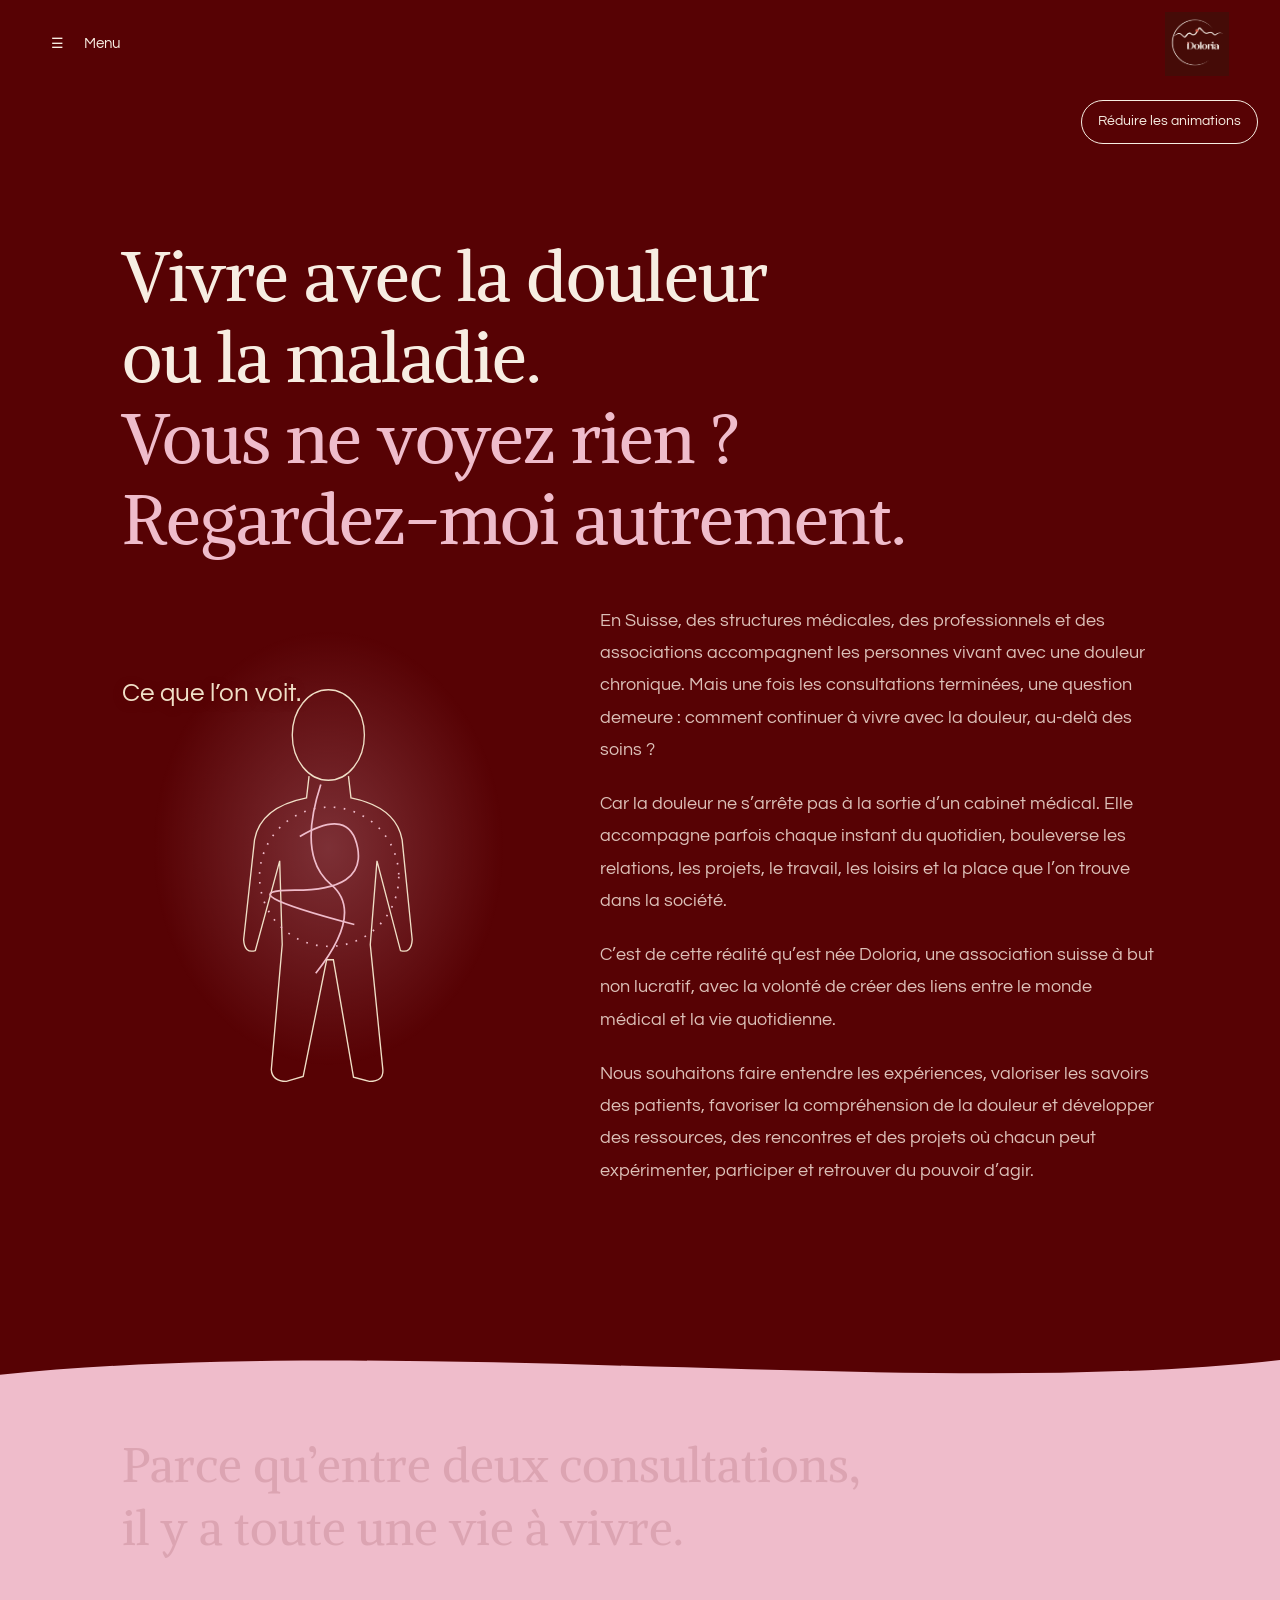
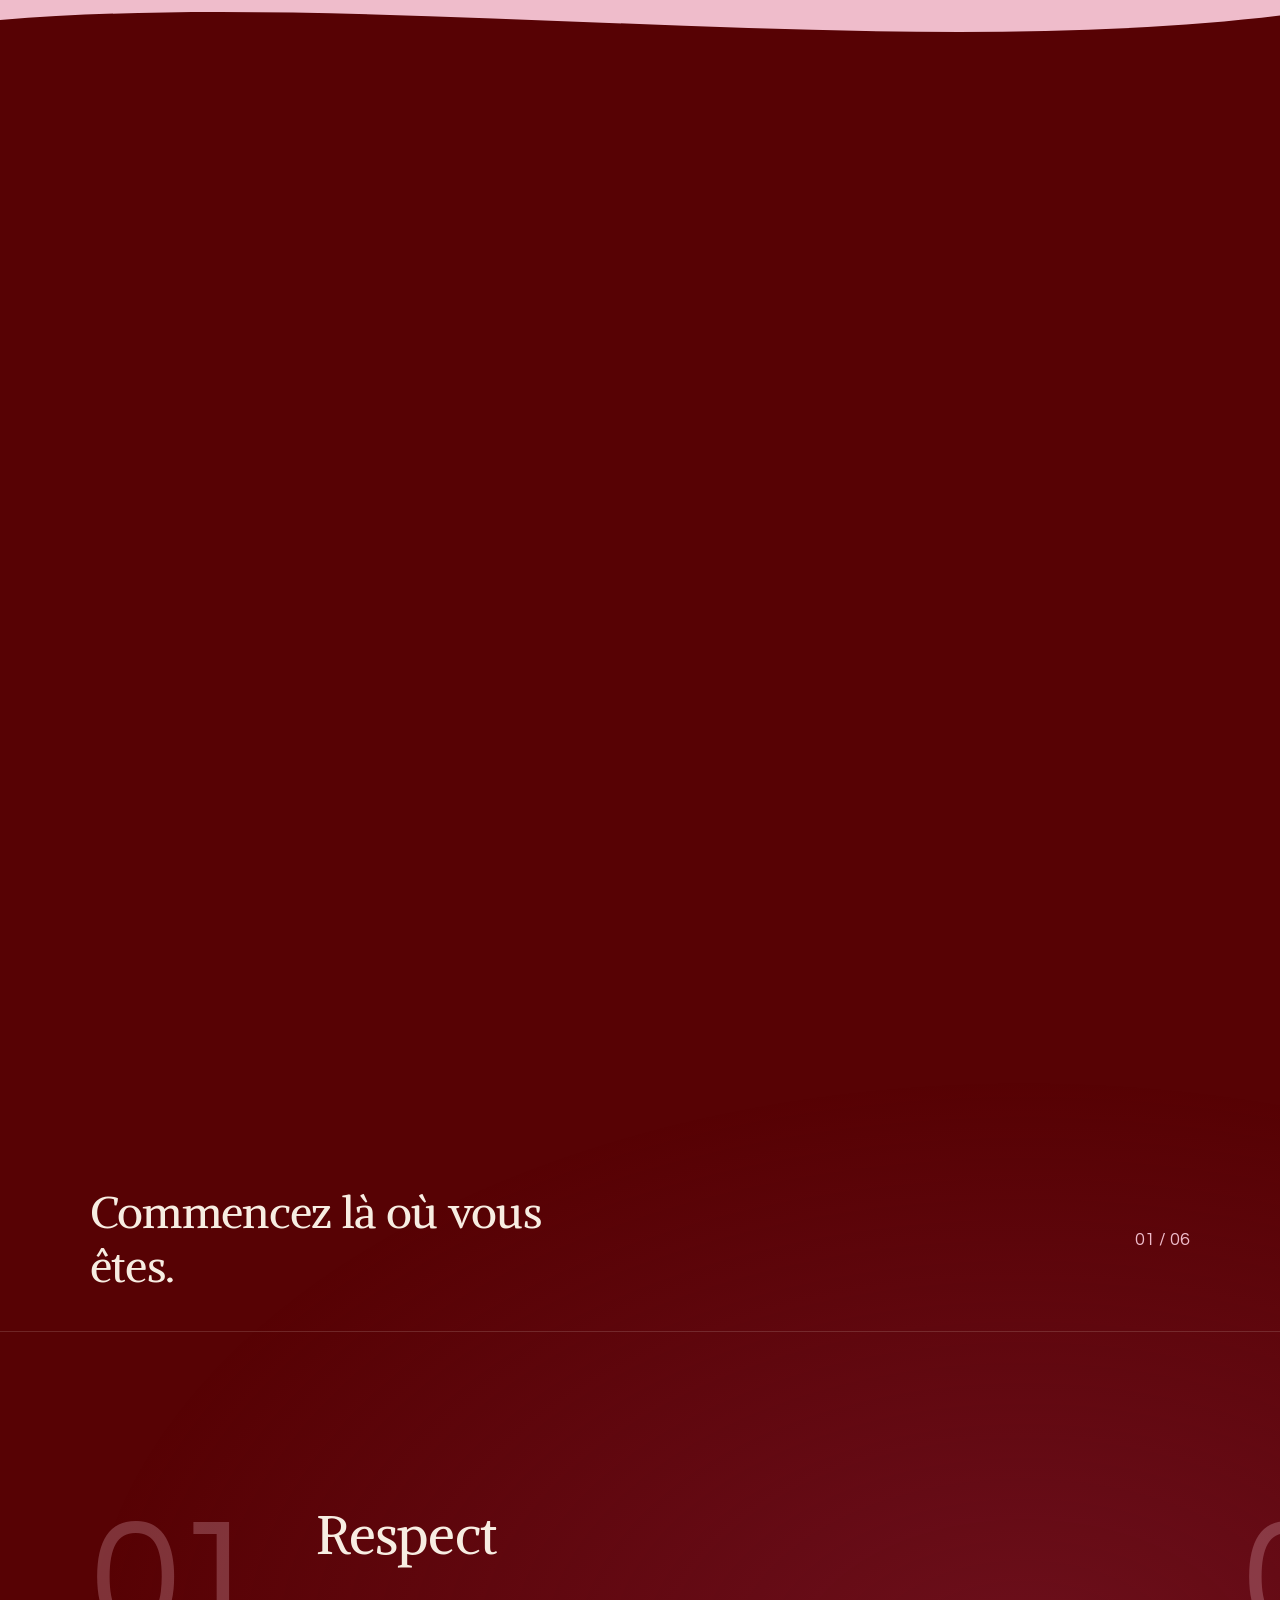
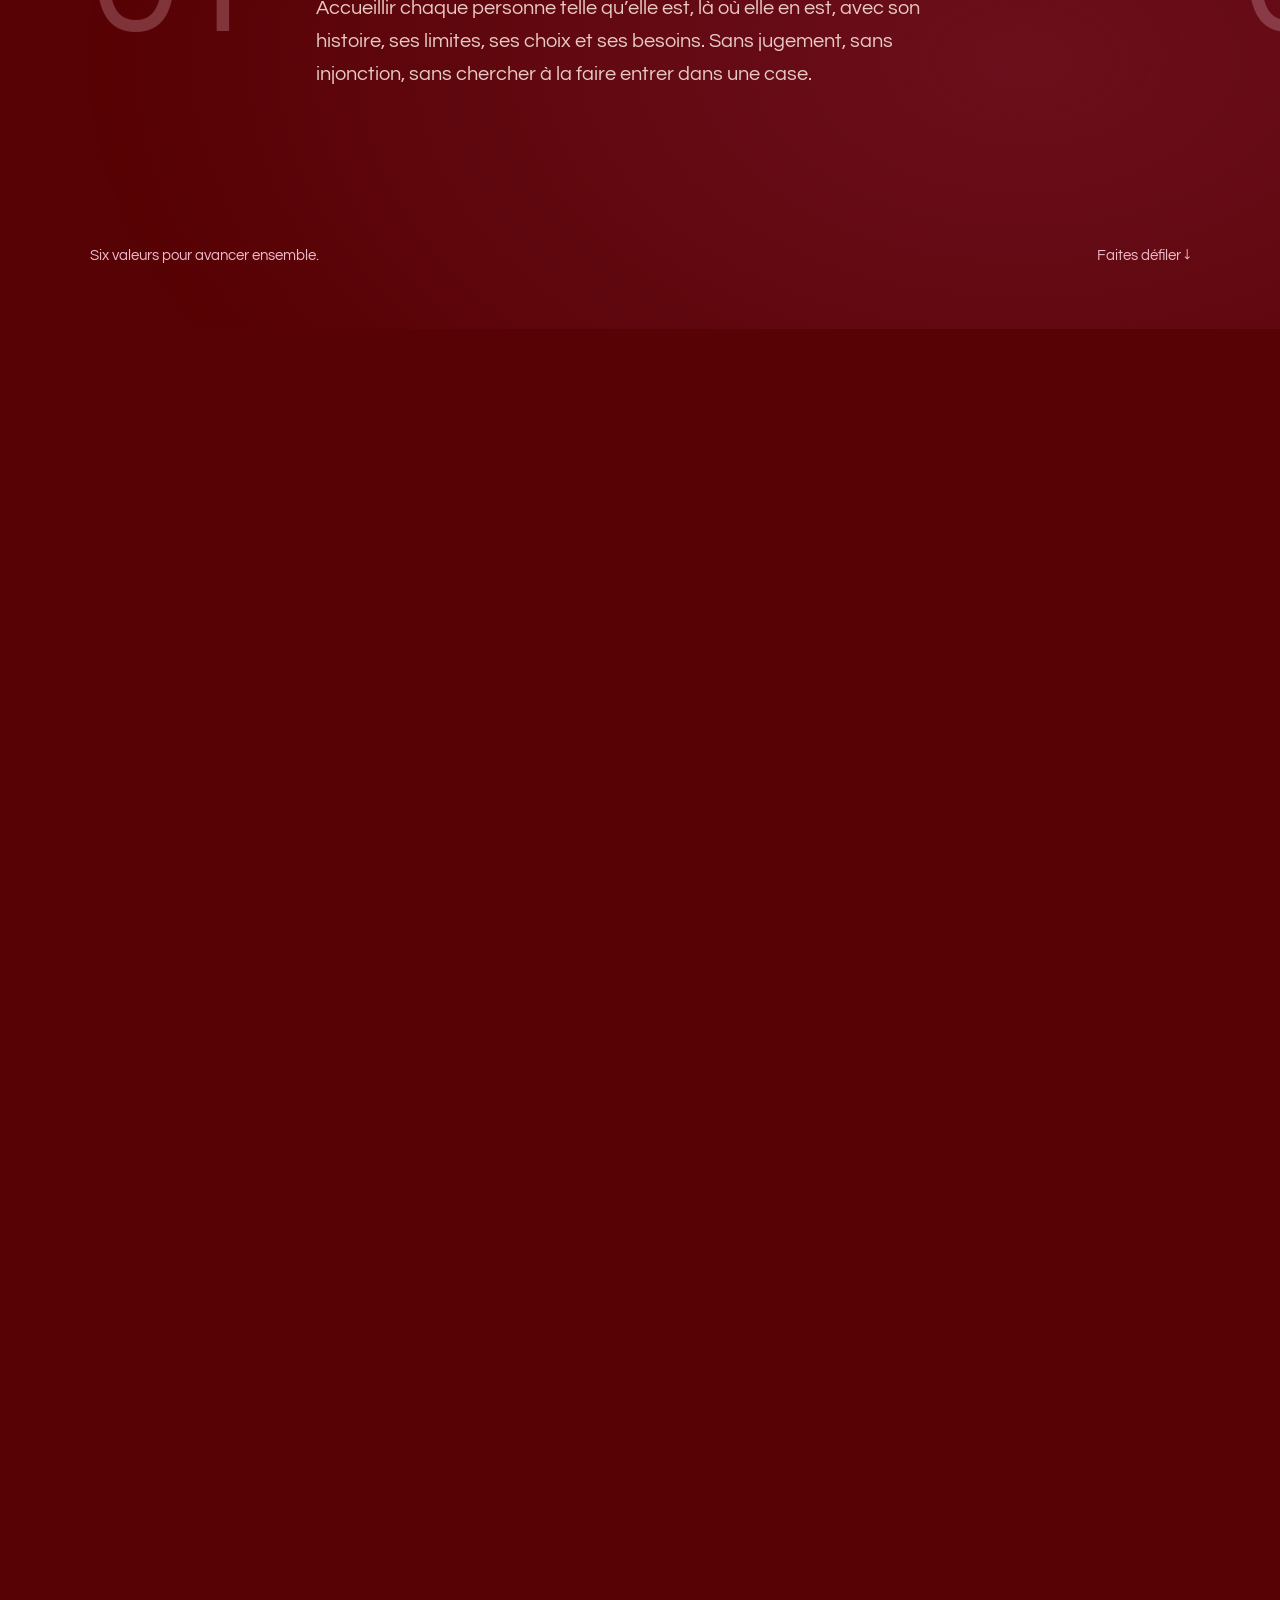
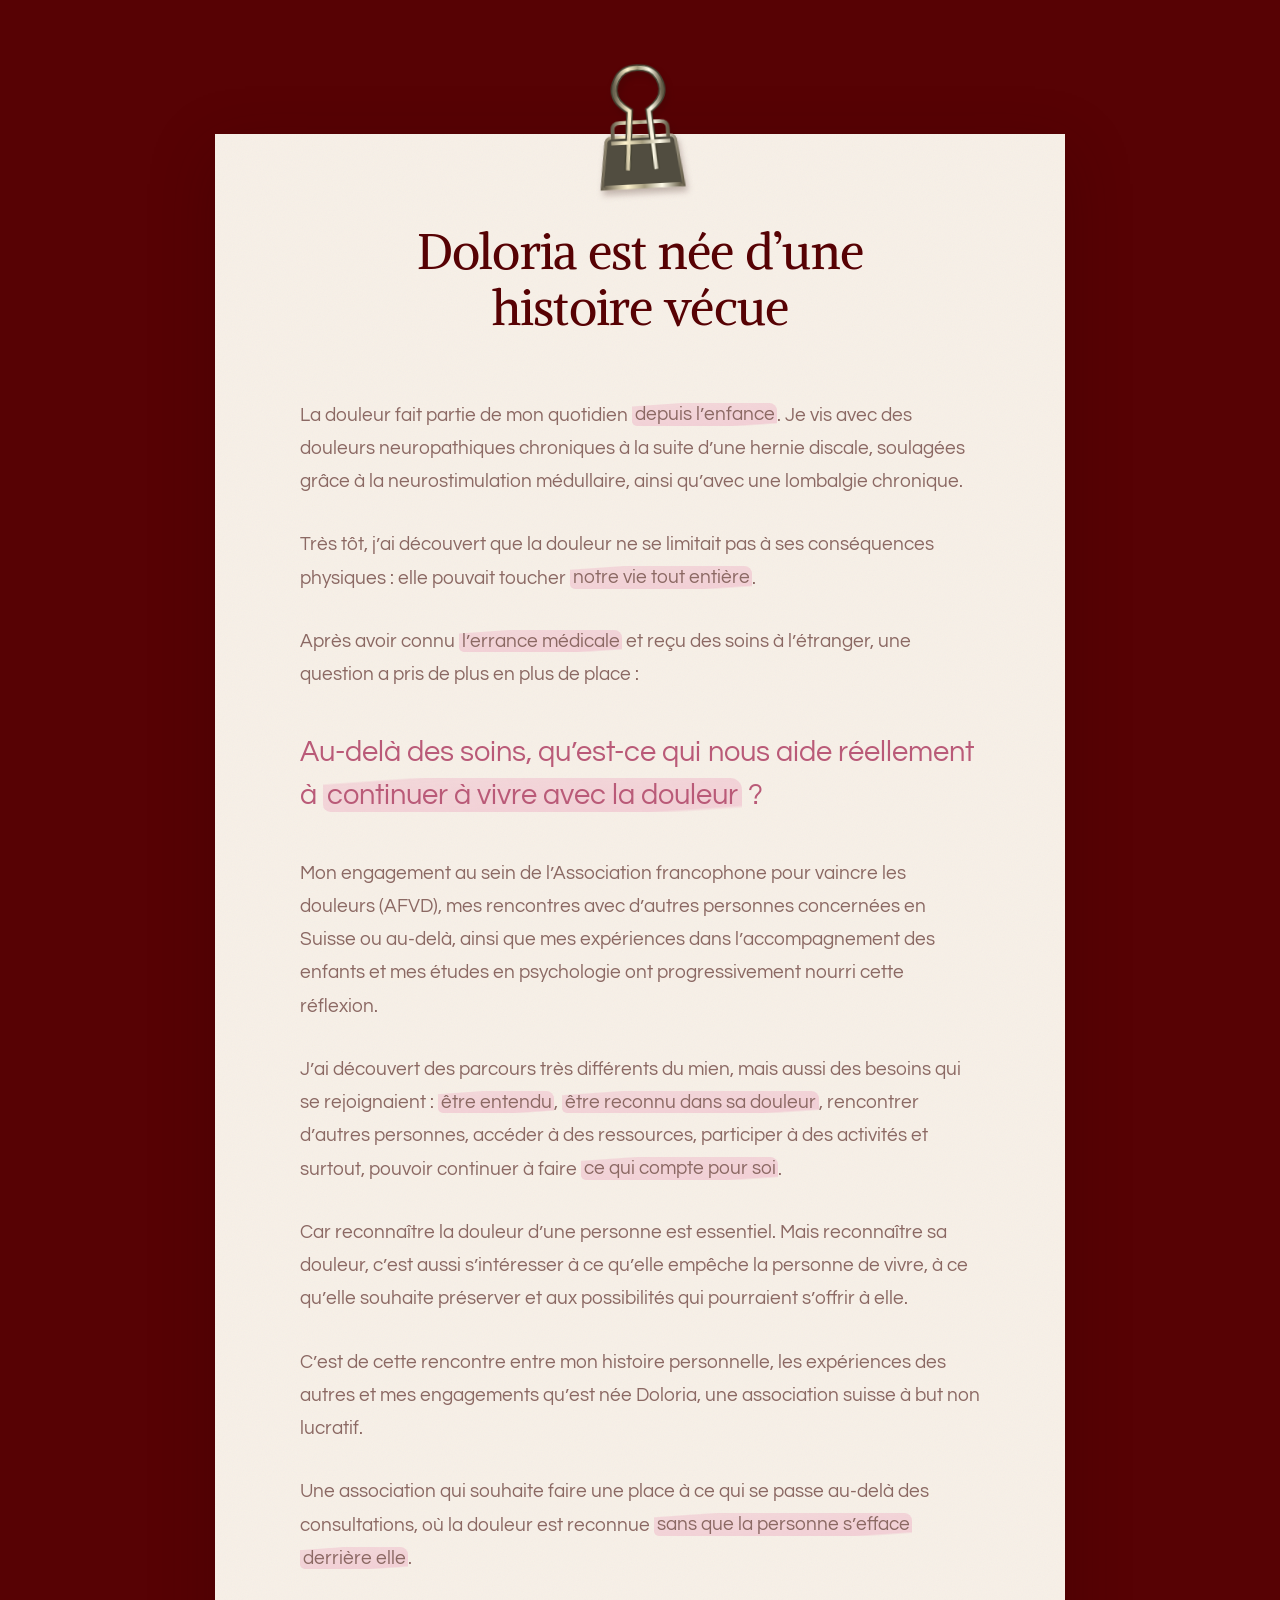
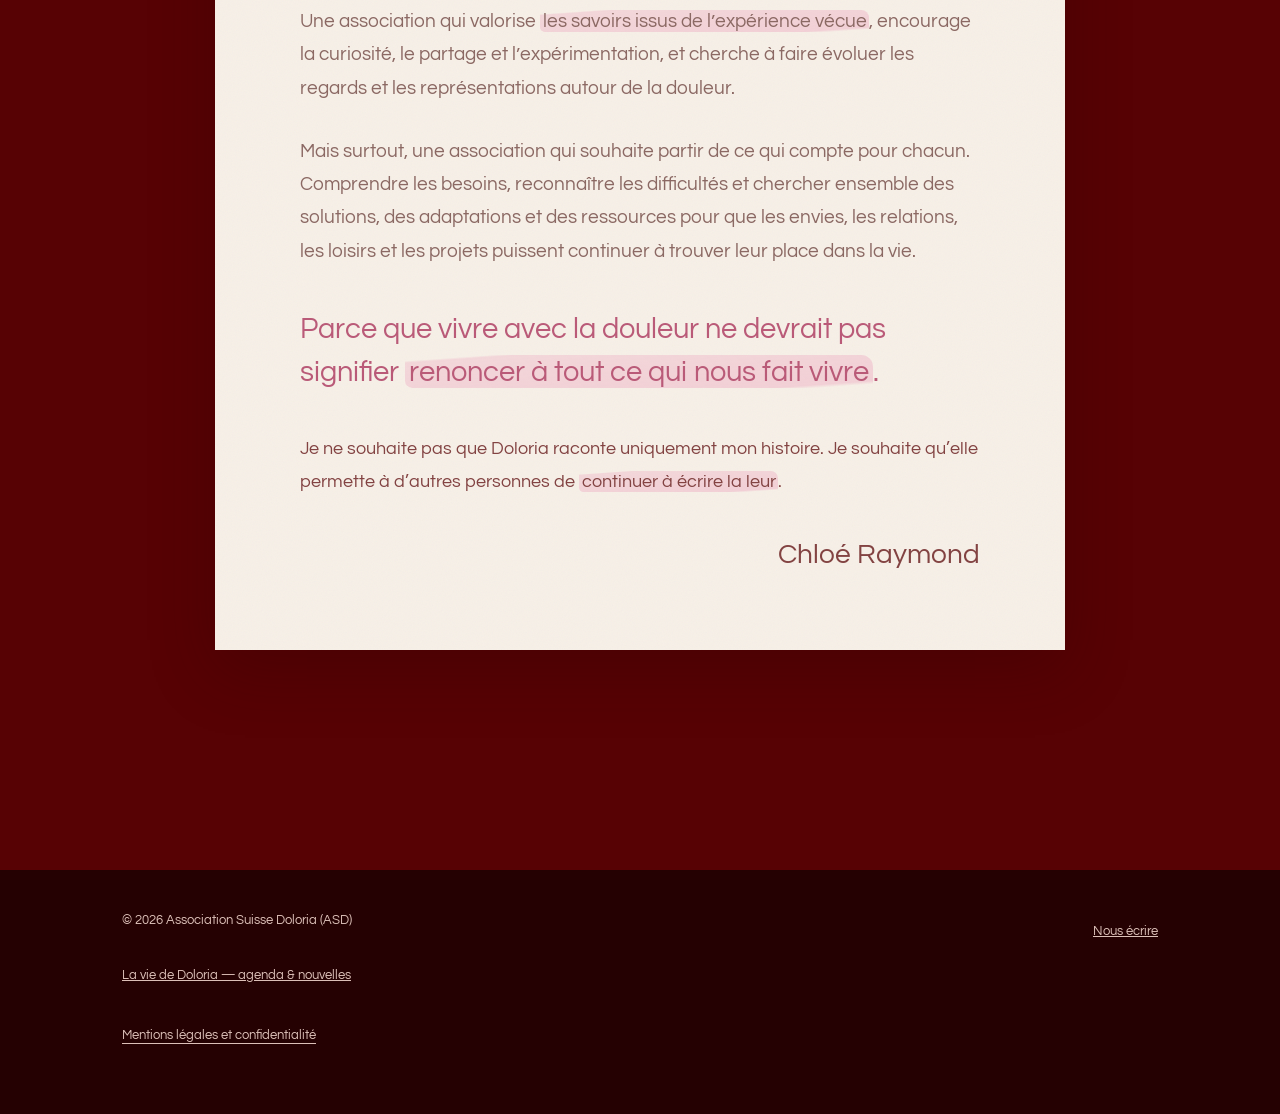
==== commit 6847382e: "Style founder testimony as clipped paper with highlighted passages" ====
--- a/a-propos.html
+++ b/a-propos.html
@@ -13,12 +13,12 @@
 .values-controls{display:flex;justify-content:flex-end;align-items:center;gap:20px;margin-top:20px}.values-controls[hidden]{display:none}.values-controls button{width:50px;height:50px;border:1px solid currentColor;border-radius:50%;background:transparent;color:var(--cream);font:inherit;cursor:pointer}.values-controls button:disabled{opacity:.35;cursor:default}.values-controls button:hover:not(:disabled){background:var(--cream);color:var(--wine)}.values-track:focus-visible,.values-controls button:focus-visible{outline:3px solid var(--rose);outline-offset:4px}
 @media(max-width:700px){.values-track .card{padding:24px}.about-beacon{padding-left:18px}}
 @media print{.values-track{display:block;overflow:visible}.values-track .card{margin-block:20px;break-inside:avoid}.values-controls{display:none}}
-</style><style id="about-intro-spacing">main.page>.wrap>.lead{margin-bottom:0}main.page>.wrap>.lead+.lead{margin-top:14px}main.page>.wrap>.about-beacon{margin-top:28px}</style><link rel="stylesheet" href="site-natural.css?v=20261108-menu"><link rel="stylesheet" href="about-invisible.css?v=1"><style id="invisible-intro-layout">.invisible-intro{margin-top:45px}.invisible-intro .lead{margin:0 0 22px;max-width:none;font-size:1.12rem;line-height:1.8}.invisible-intro .invisible-art{height:520px;min-height:0;top:110px}.founder-story .story-copy{max-width:740px;margin-top:36px}.founder-story .story-copy [data-cms-text="histoire_13"]{font-family:Questrial,Arial,sans-serif!important;font-size:1em;line-height:1.8;color:inherit;margin:0 0 26px;padding:0}@media(max-width:700px){.invisible-intro .invisible-art{height:420px;top:auto}.invisible-intro .lead{font-size:1rem}}</style><link rel="stylesheet" href="text-motion.css?v=2"><link rel="stylesheet" href="about-univers.css?v=20261108"></head><body data-cms-page="a-propos"><a class="skip" href="#contenu">Aller au contenu</a><header id="site-header"><nav id="site-navigation" aria-label="Navigation principale"><a class="site-logo" href="index.html" aria-label="Doloria, accueil"><img src="media/site-564880e612cbc043.webp" alt="Doloria" width="72" height="72"></a><button id="site-menu-toggle" type="button" aria-expanded="false" aria-controls="site-menu" hidden>Menu</button><div id="site-menu"><a href="a-propos.html" aria-current="page">À propos</a><a href="vie-doloria.html">La vie de Doloria</a><a href="index.html#actions">Nos actions</a><a href="ressources.html">Ressources</a><details class="site-pro-menu"><summary>Espace professionnels <span aria-hidden="true">⌄</span></summary><div class="site-pro-links"><a href="professionnels.html">Santé</a><a href="professionnels-animation.html">Anim’</a><a href="professionnels-institutions.html">Institutions</a></div></details><a href="petits-courageux.html">Les Petits Courageux</a><a href="contact.html">Contact</a></div></nav></header><div class="accessibility-controls" hidden><button id="reading-motion" type="button" aria-pressed="false">Réduire les animations</button></div><main class="page" id="contenu" tabindex="-1"><div class="wrap"><h1><span data-cms-text="but_titre" >Vivre avec la douleur ou la maladie.</span><br><em data-cms-text="but_suite" >Vous ne voyez rien ? Regardez-moi autrement.</em></h1><div class="invisible-story invisible-intro"><div class="invisible-art" aria-hidden="true"><svg viewBox="0 0 440 620" role="presentation"><defs><radialGradient id="human-glow"><stop stop-color="#efbccb" stop-opacity=".25"/><stop offset="1" stop-color="#efbccb" stop-opacity="0"/></radialGradient></defs><ellipse cx="220" cy="290" rx="210" ry="260" fill="url(#human-glow)"/><g class="human-outline" fill="none" stroke="#f0dfc7" stroke-width="1.6"><ellipse cx="220" cy="155" rx="43" ry="54"/><path d="M197 204L194 230Q139 241 132 280L119 399Q120 416 133 412L162 305 165 405 152 554Q153 568 170 568L190 562 218 423 226 423 250 563 269 568Q286 568 285 554L270 405 278 305 306 412Q319 416 320 399L308 280Q301 241 247 230L244 204"/></g><g class="inner-lines" fill="none" stroke="#efbccb" stroke-width="2"><path d="M186 276Q246 240 255 290T180 340 251 381"/><path d="M211 214Q183 300 223 333T205 439"/><circle cx="221" cy="324" r="83" stroke-dasharray="2 10"/></g></svg><div class="invisible-word w1">Ce que l’on voit.</div><div class="invisible-word w2">Ce que l’on ressent.</div><div class="invisible-word w3">Ce que l’on souhaite vivre.</div></div><div class="intro-copy"><p class="lead" data-cms-text="but_texte">En Suisse, des structures médicales, des professionnels et des associations accompagnent les personnes vivant avec une douleur chronique. Mais une fois les consultations terminées, une question demeure : comment continuer à vivre avec la douleur, au-delà des soins ?</p><p class="lead" data-cms-text="but_actions">Car la douleur ne s’arrête pas à la sortie d’un cabinet médical. Elle accompagne parfois chaque instant du quotidien, bouleverse les relations, les projets, le travail, les loisirs et la place que l’on trouve dans la société.</p><p class="lead" data-cms-text="but_origine">C’est de cette réalité qu’est née Doloria, une association suisse à but non lucratif, avec la volonté de créer des liens entre le monde médical et la vie quotidienne.</p><p class="lead" data-cms-text="but_projets">Nous souhaitons faire entendre les expériences, valoriser les savoirs des patients, favoriser la compréhension de la douleur et développer des ressources, des rencontres et des projets où chacun peut expérimenter, participer et retrouver du pouvoir d’agir.</p></div></div><p class="about-beacon" data-cms-text="phrase_phare">Parce qu’entre deux consultations, il y a toute une vie à vivre.</p><section class="values" aria-labelledby="values-title"><h2 data-cms-text="valeurs_titre" id="values-title">Commencez là où vous êtes.</h2><div class="values-track" id="values-track" tabindex="0" role="region" aria-roledescription="carrousel" aria-label="Les six valeurs de Doloria"><article class="card" role="group" aria-roledescription="diapositive" aria-label="1 sur 6"><h3 data-cms-text="valeur_1_titre" >Respect</h3><p data-cms-text="valeur_1_texte" >Accueillir chaque personne telle qu’elle est, là où elle en est, avec son histoire, ses limites, ses choix et ses besoins. Sans jugement, sans injonction, sans chercher à la faire entrer dans une case.</p></article><article class="card" role="group" aria-roledescription="diapositive" aria-label="2 sur 6"><h3 data-cms-text="valeur_2_titre" >Autodétermination</h3><p data-cms-text="valeur_2_texte" >Chacun reste acteur de sa vie et de ses décisions. Doloria défend le droit de comprendre, de choisir, de refuser, d’essayer et de définir ce qui compte réellement pour soi.</p></article><article class="card" role="group" aria-roledescription="diapositive" aria-label="3 sur 6"><h3 data-cms-text="valeur_3_titre" >Co-construction</h3><p data-cms-text="valeur_3_texte" >Les réponses ne se construisent pas à la place des personnes concernées, mais avec elles. L’expérience vécue, les priorités de chacun et les savoirs professionnels ont tous leur place.</p></article><article class="card" role="group" aria-roledescription="diapositive" aria-label="4 sur 6"><h3 data-cms-text="valeur_4_titre" >Singularité</h3><p data-cms-text="valeur_4_texte" >Il n’existe pas une seule façon de vivre avec la douleur ou la maladie. Chaque parcours est unique, tout comme les besoins, les ressources, les envies et les objectifs de vie de chacun.</p></article><article class="card" role="group" aria-roledescription="diapositive" aria-label="5 sur 6"><h3 data-cms-text="valeur_5_titre" >Accessibilité</h3><p data-cms-text="valeur_5_texte" >L’information et les ressources doivent pouvoir être comprises et utilisées par tous. Doloria veut rendre les connaissances autour de la douleur plus claires, plus accessibles et plus proches du quotidien.</p></article><article class="card" role="group" aria-roledescription="diapositive" aria-label="6 sur 6"><h3 data-cms-text="valeur_6_titre" >La vie avant la douleur</h3><p data-cms-text="valeur_6_texte" >La douleur peut bouleverser une existence, mais elle ne définit pas une personne. Doloria part de ce qui compte vraiment : le quotidien, les liens, les envies, les projets et tout ce que chacun souhaite encore vivre.</p></article></div><div class="values-controls" hidden><button type="button" class="values-prev" aria-label="Valeur précédente" aria-controls="values-track">←</button><span class="values-count" aria-live="polite" aria-atomic="true">1 / 6</span><button type="button" class="values-next" aria-label="Valeur suivante" aria-controls="values-track">→</button></div></section><section class="founder-story" aria-labelledby="story-title"><h2 data-cms-text="histoire_titre" id="story-title">Doloria est née d’une histoire vécue</h2><div class="story-copy"><p class="" data-cms-text="histoire_1">La douleur fait partie de mon quotidien depuis l’enfance. Je vis avec des douleurs neuropathiques chroniques à la suite d’une hernie discale, soulagées grâce à la neurostimulation médullaire, ainsi qu’avec une lombalgie chronique.</p><p class="" data-cms-text="histoire_2">Très tôt, j’ai découvert que la douleur ne se limitait pas à ses conséquences physiques : elle pouvait toucher notre vie tout entière.</p><p class="" data-cms-text="histoire_3">Après avoir connu l’errance médicale et reçu des soins à l’étranger, une question a pris de plus en plus de place :</p><p class="story-highlight" data-cms-text="histoire_4">Au-delà des soins, qu’est-ce qui nous aide réellement à continuer à vivre avec la douleur ?</p><p class="" data-cms-text="histoire_5">Mon engagement au sein de l’Association francophone pour vaincre les douleurs (AFVD), mes rencontres avec d’autres personnes concernées en Suisse ou au-delà, ainsi que mes expériences dans l’accompagnement des enfants et mes études en psychologie ont progressivement nourri cette réflexion.</p><p class="" data-cms-text="histoire_6">J’ai découvert des parcours très différents du mien, mais aussi des besoins qui se rejoignaient : être entendu, être reconnu dans sa douleur, rencontrer d’autres personnes, accéder à des ressources, participer à des activités et surtout, pouvoir continuer à faire ce qui compte pour soi.</p><p class="" data-cms-text="histoire_7">Car reconnaître la douleur d’une personne est essentiel. Mais reconnaître sa douleur, c’est aussi s’intéresser à ce qu’elle empêche la personne de vivre, à ce qu’elle souhaite préserver et aux possibilités qui pourraient s’offrir à elle.</p><p class="" data-cms-text="histoire_8">C’est de cette rencontre entre mon histoire personnelle, les expériences des autres et mes engagements qu’est née Doloria, une association suisse à but non lucratif.</p><p class="" data-cms-text="histoire_9">Une association qui souhaite faire une place à ce qui se passe au-delà des consultations, où la douleur est reconnue sans que la personne s’efface derrière elle.</p><p class="" data-cms-text="histoire_10">Une association qui valorise les savoirs issus de l’expérience vécue, encourage la curiosité, le partage et l’expérimentation, et cherche à faire évoluer les regards et les représentations autour de la douleur.</p><p class="" data-cms-text="histoire_11">Mais surtout, une association qui souhaite partir de ce qui compte pour chacun. Comprendre les besoins, reconnaître les difficultés et chercher ensemble des solutions, des adaptations et des ressources pour que les envies, les relations, les loisirs et les projets puissent continuer à trouver leur place dans la vie.</p><p class="story-highlight" data-cms-text="histoire_12">Parce que vivre avec la douleur ne devrait pas signifier renoncer à tout ce qui nous fait vivre.</p><p class="story-highlight" data-cms-text="histoire_13">Je ne souhaite pas que Doloria raconte uniquement mon histoire. Je souhaite qu’elle permette à d’autres personnes de continuer à écrire la leur.</p><p class="founder-signature" data-cms-text="signature">Chloé Raymond</p></div></section></div></main><footer><div class="wrap"><span>© 2026 Association Suisse Doloria (ASD)</span><a href="contact.html">Nous écrire</a></div><div class="wrap"><a href="vie-doloria.html" style="display:inline-flex;min-height:44px;align-items:center">La vie de Doloria — agenda &amp; nouvelles</a></div><div class="wrap" style="padding-top:16px;padding-bottom:16px"><a href="mentions-legales.html" style="display:inline-flex;align-items:center;min-height:44px;text-decoration:underline;text-underline-offset:4px">Mentions légales et confidentialité</a></div></footer><script src="cms-public.js" defer></script><script src="accessibility.js" defer></script><script src="site-natural.js?v=20261108-menu" defer></script><script>
+</style><style id="about-intro-spacing">main.page>.wrap>.lead{margin-bottom:0}main.page>.wrap>.lead+.lead{margin-top:14px}main.page>.wrap>.about-beacon{margin-top:28px}</style><link rel="stylesheet" href="site-natural.css?v=20261108-menu"><link rel="stylesheet" href="about-invisible.css?v=1"><style id="invisible-intro-layout">.invisible-intro{margin-top:45px}.invisible-intro .lead{margin:0 0 22px;max-width:none;font-size:1.12rem;line-height:1.8}.invisible-intro .invisible-art{height:520px;min-height:0;top:110px}.founder-story .story-copy{max-width:740px;margin-top:36px}.founder-story .story-copy [data-cms-text="histoire_13"]{font-family:Questrial,Arial,sans-serif!important;font-size:1em;line-height:1.8;color:inherit;margin:0 0 26px;padding:0}@media(max-width:700px){.invisible-intro .invisible-art{height:420px;top:auto}.invisible-intro .lead{font-size:1rem}}</style><link rel="stylesheet" href="text-motion.css?v=2"><link rel="stylesheet" href="about-univers.css?v=20261108-papier"></head><body data-cms-page="a-propos"><a class="skip" href="#contenu">Aller au contenu</a><header id="site-header"><nav id="site-navigation" aria-label="Navigation principale"><a class="site-logo" href="index.html" aria-label="Doloria, accueil"><img src="media/site-564880e612cbc043.webp" alt="Doloria" width="72" height="72"></a><button id="site-menu-toggle" type="button" aria-expanded="false" aria-controls="site-menu" hidden>Menu</button><div id="site-menu"><a href="a-propos.html" aria-current="page">À propos</a><a href="vie-doloria.html">La vie de Doloria</a><a href="index.html#actions">Nos actions</a><a href="ressources.html">Ressources</a><details class="site-pro-menu"><summary>Espace professionnels <span aria-hidden="true">⌄</span></summary><div class="site-pro-links"><a href="professionnels.html">Santé</a><a href="professionnels-animation.html">Anim’</a><a href="professionnels-institutions.html">Institutions</a></div></details><a href="petits-courageux.html">Les Petits Courageux</a><a href="contact.html">Contact</a></div></nav></header><div class="accessibility-controls" hidden><button id="reading-motion" type="button" aria-pressed="false">Réduire les animations</button></div><main class="page" id="contenu" tabindex="-1"><div class="wrap"><h1><span data-cms-text="but_titre" >Vivre avec la douleur ou la maladie.</span><br><em data-cms-text="but_suite" >Vous ne voyez rien ? Regardez-moi autrement.</em></h1><div class="invisible-story invisible-intro"><div class="invisible-art" aria-hidden="true"><svg viewBox="0 0 440 620" role="presentation"><defs><radialGradient id="human-glow"><stop stop-color="#efbccb" stop-opacity=".25"/><stop offset="1" stop-color="#efbccb" stop-opacity="0"/></radialGradient></defs><ellipse cx="220" cy="290" rx="210" ry="260" fill="url(#human-glow)"/><g class="human-outline" fill="none" stroke="#f0dfc7" stroke-width="1.6"><ellipse cx="220" cy="155" rx="43" ry="54"/><path d="M197 204L194 230Q139 241 132 280L119 399Q120 416 133 412L162 305 165 405 152 554Q153 568 170 568L190 562 218 423 226 423 250 563 269 568Q286 568 285 554L270 405 278 305 306 412Q319 416 320 399L308 280Q301 241 247 230L244 204"/></g><g class="inner-lines" fill="none" stroke="#efbccb" stroke-width="2"><path d="M186 276Q246 240 255 290T180 340 251 381"/><path d="M211 214Q183 300 223 333T205 439"/><circle cx="221" cy="324" r="83" stroke-dasharray="2 10"/></g></svg><div class="invisible-word w1">Ce que l’on voit.</div><div class="invisible-word w2">Ce que l’on ressent.</div><div class="invisible-word w3">Ce que l’on souhaite vivre.</div></div><div class="intro-copy"><p class="lead" data-cms-text="but_texte">En Suisse, des structures médicales, des professionnels et des associations accompagnent les personnes vivant avec une douleur chronique. Mais une fois les consultations terminées, une question demeure : comment continuer à vivre avec la douleur, au-delà des soins ?</p><p class="lead" data-cms-text="but_actions">Car la douleur ne s’arrête pas à la sortie d’un cabinet médical. Elle accompagne parfois chaque instant du quotidien, bouleverse les relations, les projets, le travail, les loisirs et la place que l’on trouve dans la société.</p><p class="lead" data-cms-text="but_origine">C’est de cette réalité qu’est née Doloria, une association suisse à but non lucratif, avec la volonté de créer des liens entre le monde médical et la vie quotidienne.</p><p class="lead" data-cms-text="but_projets">Nous souhaitons faire entendre les expériences, valoriser les savoirs des patients, favoriser la compréhension de la douleur et développer des ressources, des rencontres et des projets où chacun peut expérimenter, participer et retrouver du pouvoir d’agir.</p></div></div><p class="about-beacon" data-cms-text="phrase_phare">Parce qu’entre deux consultations, il y a toute une vie à vivre.</p><section class="values" aria-labelledby="values-title"><h2 data-cms-text="valeurs_titre" id="values-title">Commencez là où vous êtes.</h2><div class="values-track" id="values-track" tabindex="0" role="region" aria-roledescription="carrousel" aria-label="Les six valeurs de Doloria"><article class="card" role="group" aria-roledescription="diapositive" aria-label="1 sur 6"><h3 data-cms-text="valeur_1_titre" >Respect</h3><p data-cms-text="valeur_1_texte" >Accueillir chaque personne telle qu’elle est, là où elle en est, avec son histoire, ses limites, ses choix et ses besoins. Sans jugement, sans injonction, sans chercher à la faire entrer dans une case.</p></article><article class="card" role="group" aria-roledescription="diapositive" aria-label="2 sur 6"><h3 data-cms-text="valeur_2_titre" >Autodétermination</h3><p data-cms-text="valeur_2_texte" >Chacun reste acteur de sa vie et de ses décisions. Doloria défend le droit de comprendre, de choisir, de refuser, d’essayer et de définir ce qui compte réellement pour soi.</p></article><article class="card" role="group" aria-roledescription="diapositive" aria-label="3 sur 6"><h3 data-cms-text="valeur_3_titre" >Co-construction</h3><p data-cms-text="valeur_3_texte" >Les réponses ne se construisent pas à la place des personnes concernées, mais avec elles. L’expérience vécue, les priorités de chacun et les savoirs professionnels ont tous leur place.</p></article><article class="card" role="group" aria-roledescription="diapositive" aria-label="4 sur 6"><h3 data-cms-text="valeur_4_titre" >Singularité</h3><p data-cms-text="valeur_4_texte" >Il n’existe pas une seule façon de vivre avec la douleur ou la maladie. Chaque parcours est unique, tout comme les besoins, les ressources, les envies et les objectifs de vie de chacun.</p></article><article class="card" role="group" aria-roledescription="diapositive" aria-label="5 sur 6"><h3 data-cms-text="valeur_5_titre" >Accessibilité</h3><p data-cms-text="valeur_5_texte" >L’information et les ressources doivent pouvoir être comprises et utilisées par tous. Doloria veut rendre les connaissances autour de la douleur plus claires, plus accessibles et plus proches du quotidien.</p></article><article class="card" role="group" aria-roledescription="diapositive" aria-label="6 sur 6"><h3 data-cms-text="valeur_6_titre" >La vie avant la douleur</h3><p data-cms-text="valeur_6_texte" >La douleur peut bouleverser une existence, mais elle ne définit pas une personne. Doloria part de ce qui compte vraiment : le quotidien, les liens, les envies, les projets et tout ce que chacun souhaite encore vivre.</p></article></div><div class="values-controls" hidden><button type="button" class="values-prev" aria-label="Valeur précédente" aria-controls="values-track">←</button><span class="values-count" aria-live="polite" aria-atomic="true">1 / 6</span><button type="button" class="values-next" aria-label="Valeur suivante" aria-controls="values-track">→</button></div></section><section class="founder-story" aria-labelledby="story-title"><h2 data-cms-text="histoire_titre" id="story-title">Doloria est née d’une histoire vécue</h2><div class="story-copy"><p class="" data-cms-text="histoire_1">La douleur fait partie de mon quotidien depuis l’enfance. Je vis avec des douleurs neuropathiques chroniques à la suite d’une hernie discale, soulagées grâce à la neurostimulation médullaire, ainsi qu’avec une lombalgie chronique.</p><p class="" data-cms-text="histoire_2">Très tôt, j’ai découvert que la douleur ne se limitait pas à ses conséquences physiques : elle pouvait toucher notre vie tout entière.</p><p class="" data-cms-text="histoire_3">Après avoir connu l’errance médicale et reçu des soins à l’étranger, une question a pris de plus en plus de place :</p><p class="story-highlight" data-cms-text="histoire_4">Au-delà des soins, qu’est-ce qui nous aide réellement à continuer à vivre avec la douleur ?</p><p class="" data-cms-text="histoire_5">Mon engagement au sein de l’Association francophone pour vaincre les douleurs (AFVD), mes rencontres avec d’autres personnes concernées en Suisse ou au-delà, ainsi que mes expériences dans l’accompagnement des enfants et mes études en psychologie ont progressivement nourri cette réflexion.</p><p class="" data-cms-text="histoire_6">J’ai découvert des parcours très différents du mien, mais aussi des besoins qui se rejoignaient : être entendu, être reconnu dans sa douleur, rencontrer d’autres personnes, accéder à des ressources, participer à des activités et surtout, pouvoir continuer à faire ce qui compte pour soi.</p><p class="" data-cms-text="histoire_7">Car reconnaître la douleur d’une personne est essentiel. Mais reconnaître sa douleur, c’est aussi s’intéresser à ce qu’elle empêche la personne de vivre, à ce qu’elle souhaite préserver et aux possibilités qui pourraient s’offrir à elle.</p><p class="" data-cms-text="histoire_8">C’est de cette rencontre entre mon histoire personnelle, les expériences des autres et mes engagements qu’est née Doloria, une association suisse à but non lucratif.</p><p class="" data-cms-text="histoire_9">Une association qui souhaite faire une place à ce qui se passe au-delà des consultations, où la douleur est reconnue sans que la personne s’efface derrière elle.</p><p class="" data-cms-text="histoire_10">Une association qui valorise les savoirs issus de l’expérience vécue, encourage la curiosité, le partage et l’expérimentation, et cherche à faire évoluer les regards et les représentations autour de la douleur.</p><p class="" data-cms-text="histoire_11">Mais surtout, une association qui souhaite partir de ce qui compte pour chacun. Comprendre les besoins, reconnaître les difficultés et chercher ensemble des solutions, des adaptations et des ressources pour que les envies, les relations, les loisirs et les projets puissent continuer à trouver leur place dans la vie.</p><p class="story-highlight" data-cms-text="histoire_12">Parce que vivre avec la douleur ne devrait pas signifier renoncer à tout ce qui nous fait vivre.</p><p class="story-highlight" data-cms-text="histoire_13">Je ne souhaite pas que Doloria raconte uniquement mon histoire. Je souhaite qu’elle permette à d’autres personnes de continuer à écrire la leur.</p><p class="founder-signature" data-cms-text="signature">Chloé Raymond</p></div></section></div></main><footer><div class="wrap"><span>© 2026 Association Suisse Doloria (ASD)</span><a href="contact.html">Nous écrire</a></div><div class="wrap"><a href="vie-doloria.html" style="display:inline-flex;min-height:44px;align-items:center">La vie de Doloria — agenda &amp; nouvelles</a></div><div class="wrap" style="padding-top:16px;padding-bottom:16px"><a href="mentions-legales.html" style="display:inline-flex;align-items:center;min-height:44px;text-decoration:underline;text-underline-offset:4px">Mentions légales et confidentialité</a></div></footer><script src="cms-public.js" defer></script><script src="accessibility.js" defer></script><script src="site-natural.js?v=20261108-menu" defer></script><script>
 (()=>{const track=document.getElementById('values-track');if(!track)return;const cards=[...track.children],controls=document.querySelector('.values-controls'),prev=document.querySelector('.values-prev'),next=document.querySelector('.values-next'),count=document.querySelector('.values-count');let index=0,raf=0;controls.hidden=false;
 function sync(){raf=0;index=cards.reduce((best,card,i)=>Math.abs(card.getBoundingClientRect().left-track.getBoundingClientRect().left)<Math.abs(cards[best].getBoundingClientRect().left-track.getBoundingClientRect().left)?i:best,0);prev.disabled=index===0;next.disabled=index===cards.length-1;count.textContent=(index+1)+' / '+cards.length;}
 function go(i){const target=Math.max(0,Math.min(cards.length-1,i));track.scrollBy({left:cards[target].getBoundingClientRect().left-track.getBoundingClientRect().left,behavior:matchMedia('(prefers-reduced-motion: reduce)').matches||document.documentElement.classList.contains('no-motion')?'instant':'smooth'});}
 prev.addEventListener('click',()=>go(index-1));next.addEventListener('click',()=>go(index+1));track.addEventListener('keydown',e=>{if(e.target!==track)return;if(['ArrowLeft','ArrowRight','Home','End'].includes(e.key)){e.preventDefault();go(e.key==='Home'?0:e.key==='End'?cards.length-1:index+(e.key==='ArrowRight'?1:-1));}});track.addEventListener('scroll',()=>{if(!raf)raf=requestAnimationFrame(sync);},{passive:true});addEventListener('resize',sync);sync();})();
-</script><script src="about-invisible.js?v=1" defer></script><script src="text-motion.js?v=2" defer></script><script src="about-univers.js?v=20261108" defer></script></body></html>
+</script><script src="about-invisible.js?v=1" defer></script><script src="text-motion.js?v=2" defer></script><script src="about-univers.js?v=20261108" defer></script><script src="story-paper.js?v=20261108" defer></script></body></html>
 
 
 
--- a/about-univers.css
+++ b/about-univers.css
@@ -5,3 +5,14 @@
 @media(max-width:600px){.value-scene{display:block;padding:30px 7vw}.value-index{display:block;font-size:48px;margin-bottom:14px}.value-scene h3{font-size:clamp(25px,7vw,34px)!important;overflow-wrap:normal;margin-bottom:16px!important}.value-scene p{font-size:18px}.values-stage h2{font-size:30px!important}}
 
 body[data-cms-page="a-propos"] .about-beacon:before{background:#efbccb}
+/* Témoignage : une feuille personnelle, annotée au fil de la lecture. */
+body .founder-story{position:relative;display:block;max-width:850px;margin:125px auto 80px;padding:90px clamp(25px,6vw,85px) 65px;border:0;background-color:#f7f0e7;background-image:url("data:image/svg+xml,%3Csvg xmlns='http://www.w3.org/2000/svg' width='180' height='180'%3E%3Cfilter id='n'%3E%3CfeTurbulence type='fractalNoise' baseFrequency='.8' numOctaves='3' stitchTiles='stitch'/%3E%3C/filter%3E%3Cpath fill='%23927961' opacity='.045' filter='url(%23n)' d='M0 0h180v180H0z'/%3E%3C/svg%3E");box-shadow:0 20px 60px #26020040;box-sizing:border-box}
+body .founder-story #story-title{position:static;max-width:20ch;margin:0 auto 48px;text-align:center;font-size:clamp(32px,4vw,49px)}
+body .founder-story .story-copy{max-width:680px;margin:0 auto}
+body .story-copy p.story-reading{opacity:calc(.72 + var(--reading,1)*.28)!important}
+.story-copy mark{color:inherit;background:linear-gradient(176deg,transparent 9%,#efbccbaa 12%,#efbccbd9 89%,transparent 94%);padding:.06em .14em;box-decoration-break:clone;-webkit-box-decoration-break:clone;border-radius:.18em .4em .15em .25em}
+.story-clip{position:absolute;left:50%;top:-74px;transform:translateX(-50%) rotate(-3deg);width:105px;height:135px;filter:drop-shadow(2px 5px 3px #26020040);pointer-events:none}
+body .story-copy .founder-signature{margin-top:30px;text-align:right;letter-spacing:0}
+@media(max-width:600px){body .founder-story{margin:105px 0 45px;padding:65px 24px 38px}body .founder-story #story-title{font-size:30px;margin-bottom:32px}.story-clip{width:82px;height:110px;top:-64px}}
+@media(prefers-reduced-motion:reduce){body .story-copy p.story-reading{opacity:1!important}}
+.no-motion .story-copy p.story-reading{opacity:1!important}
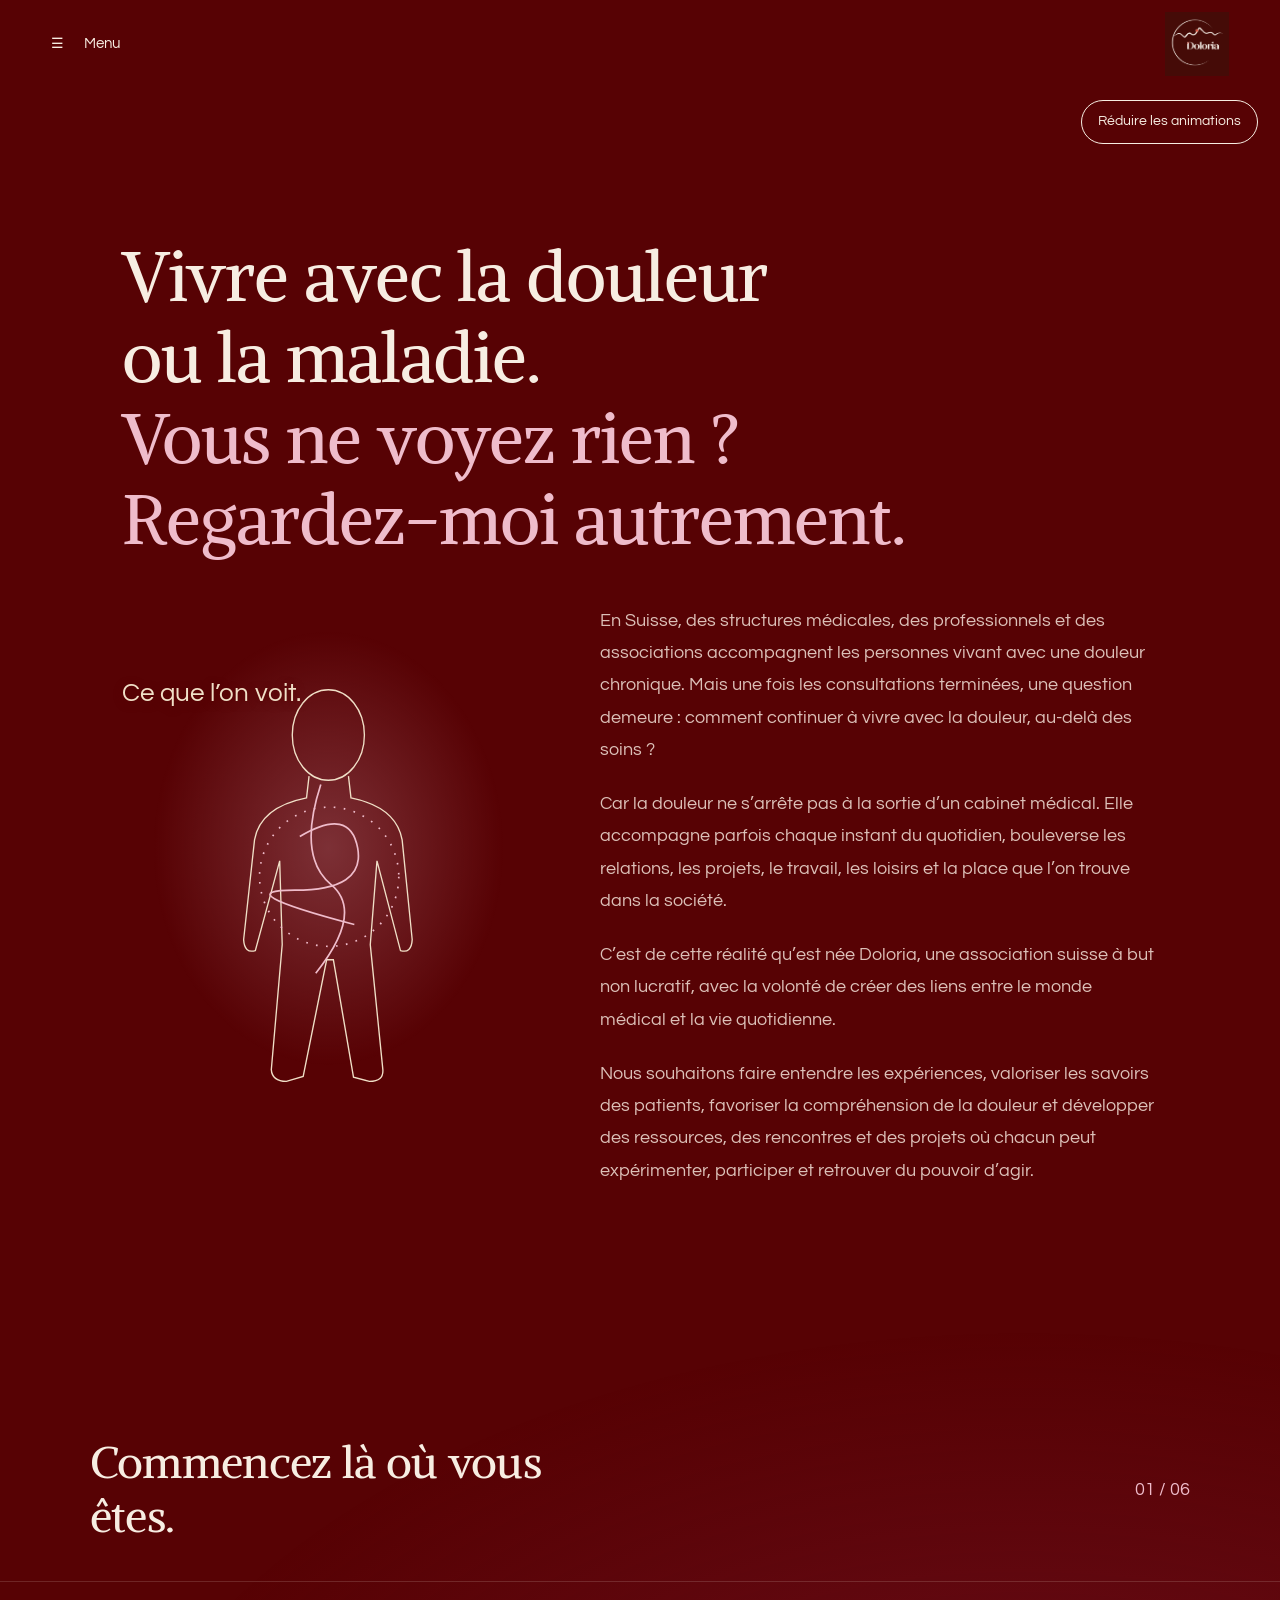
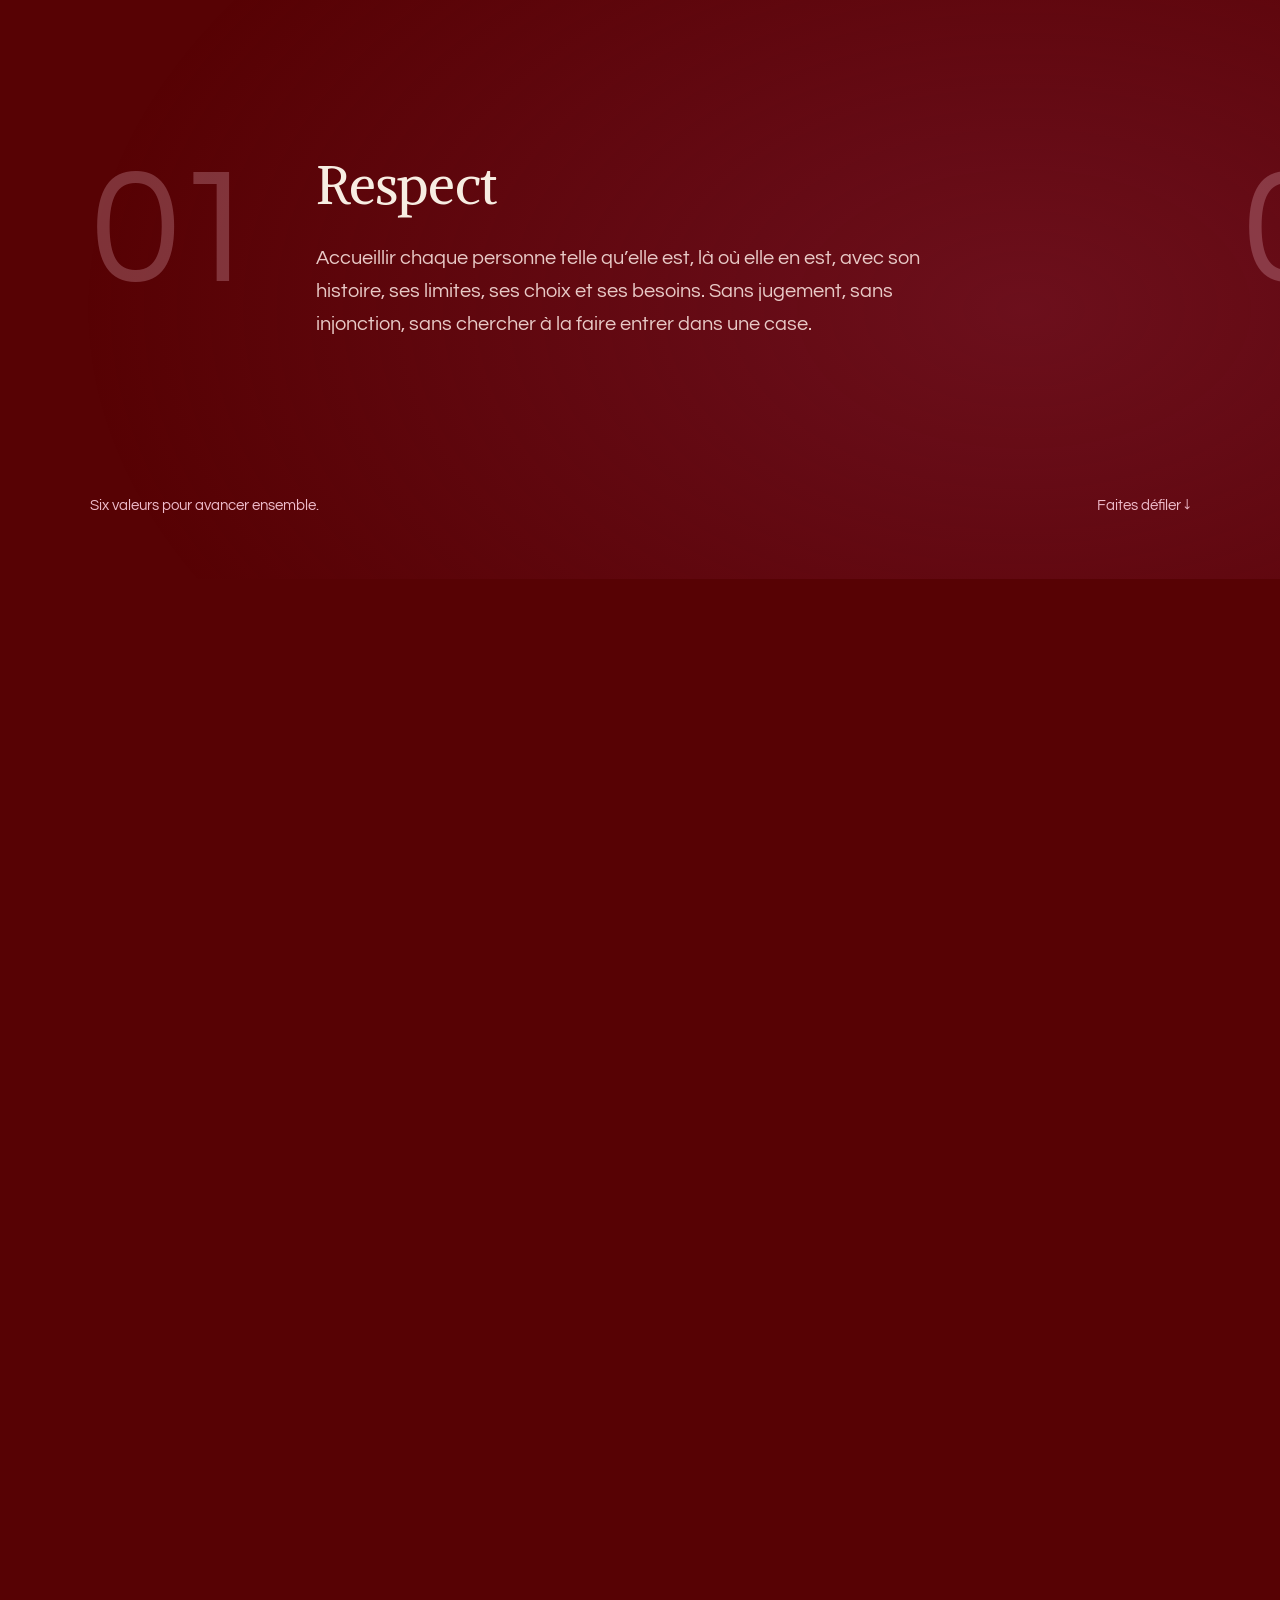
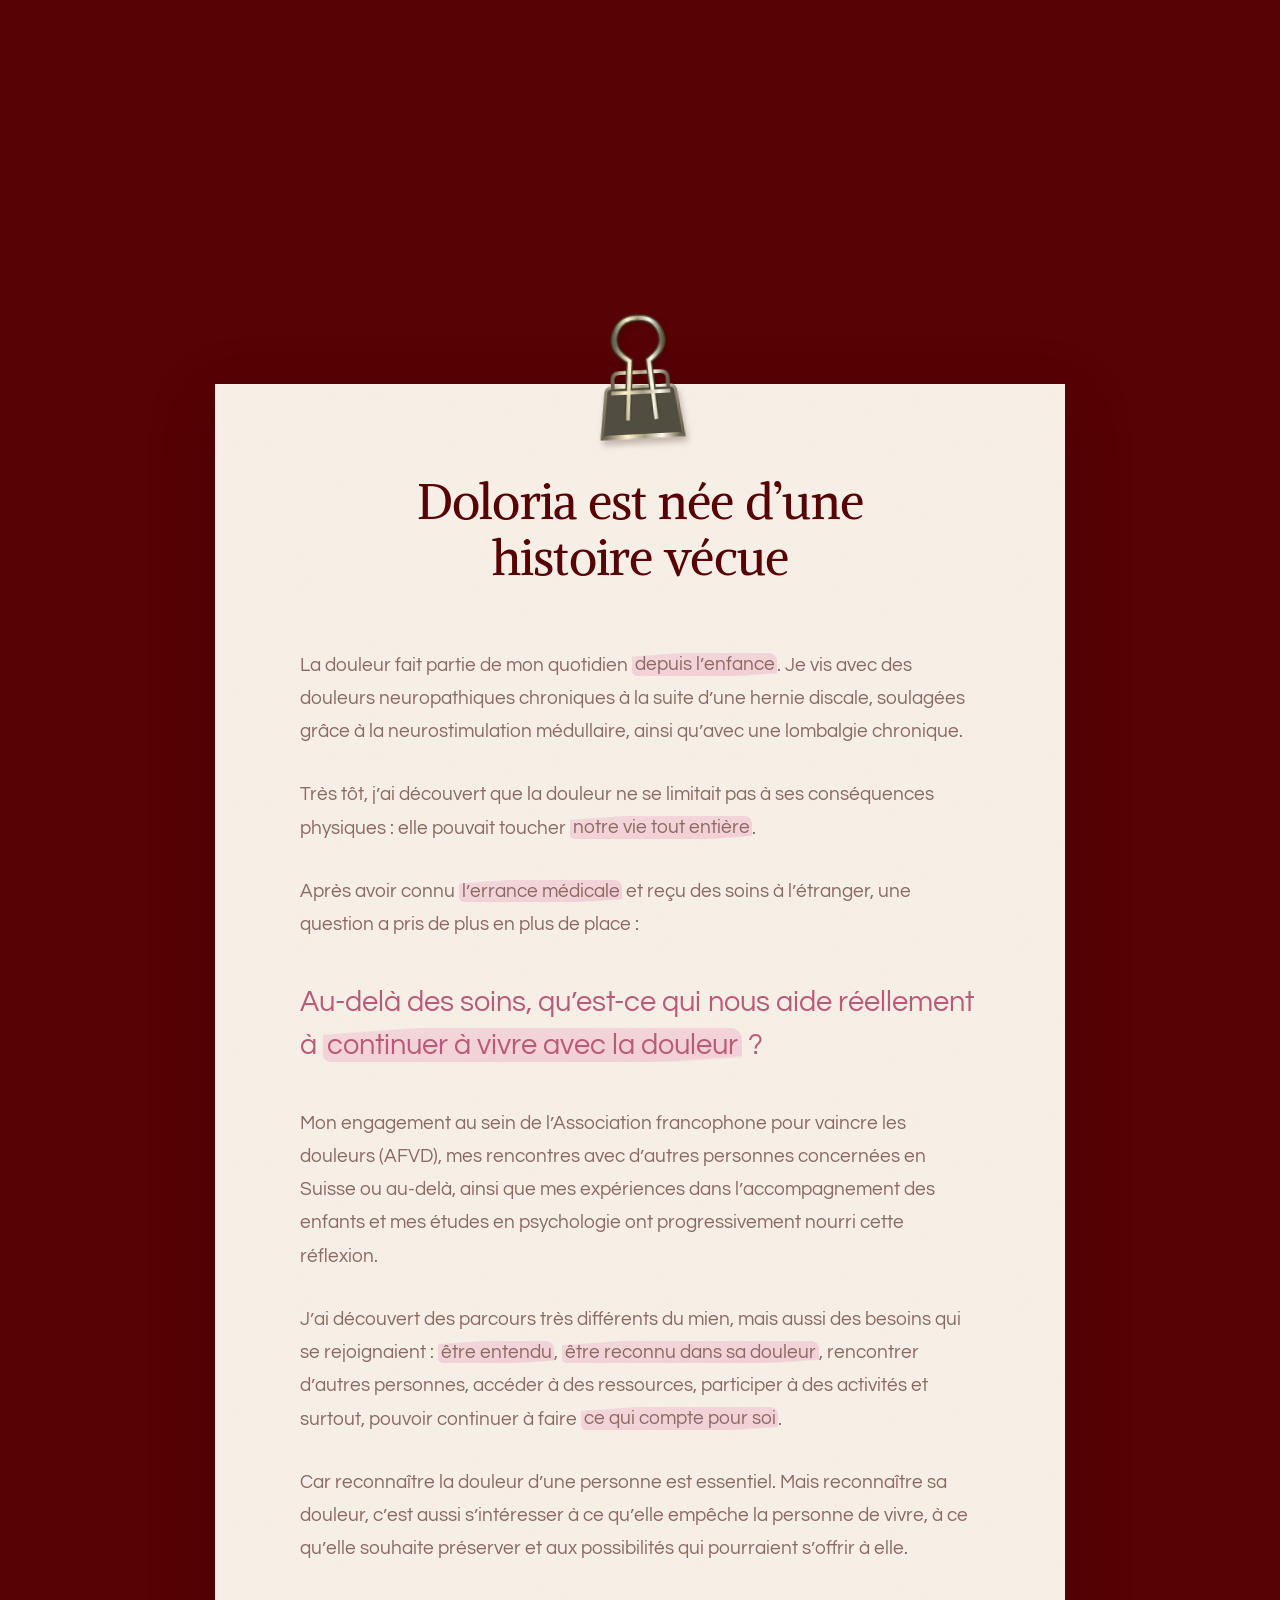
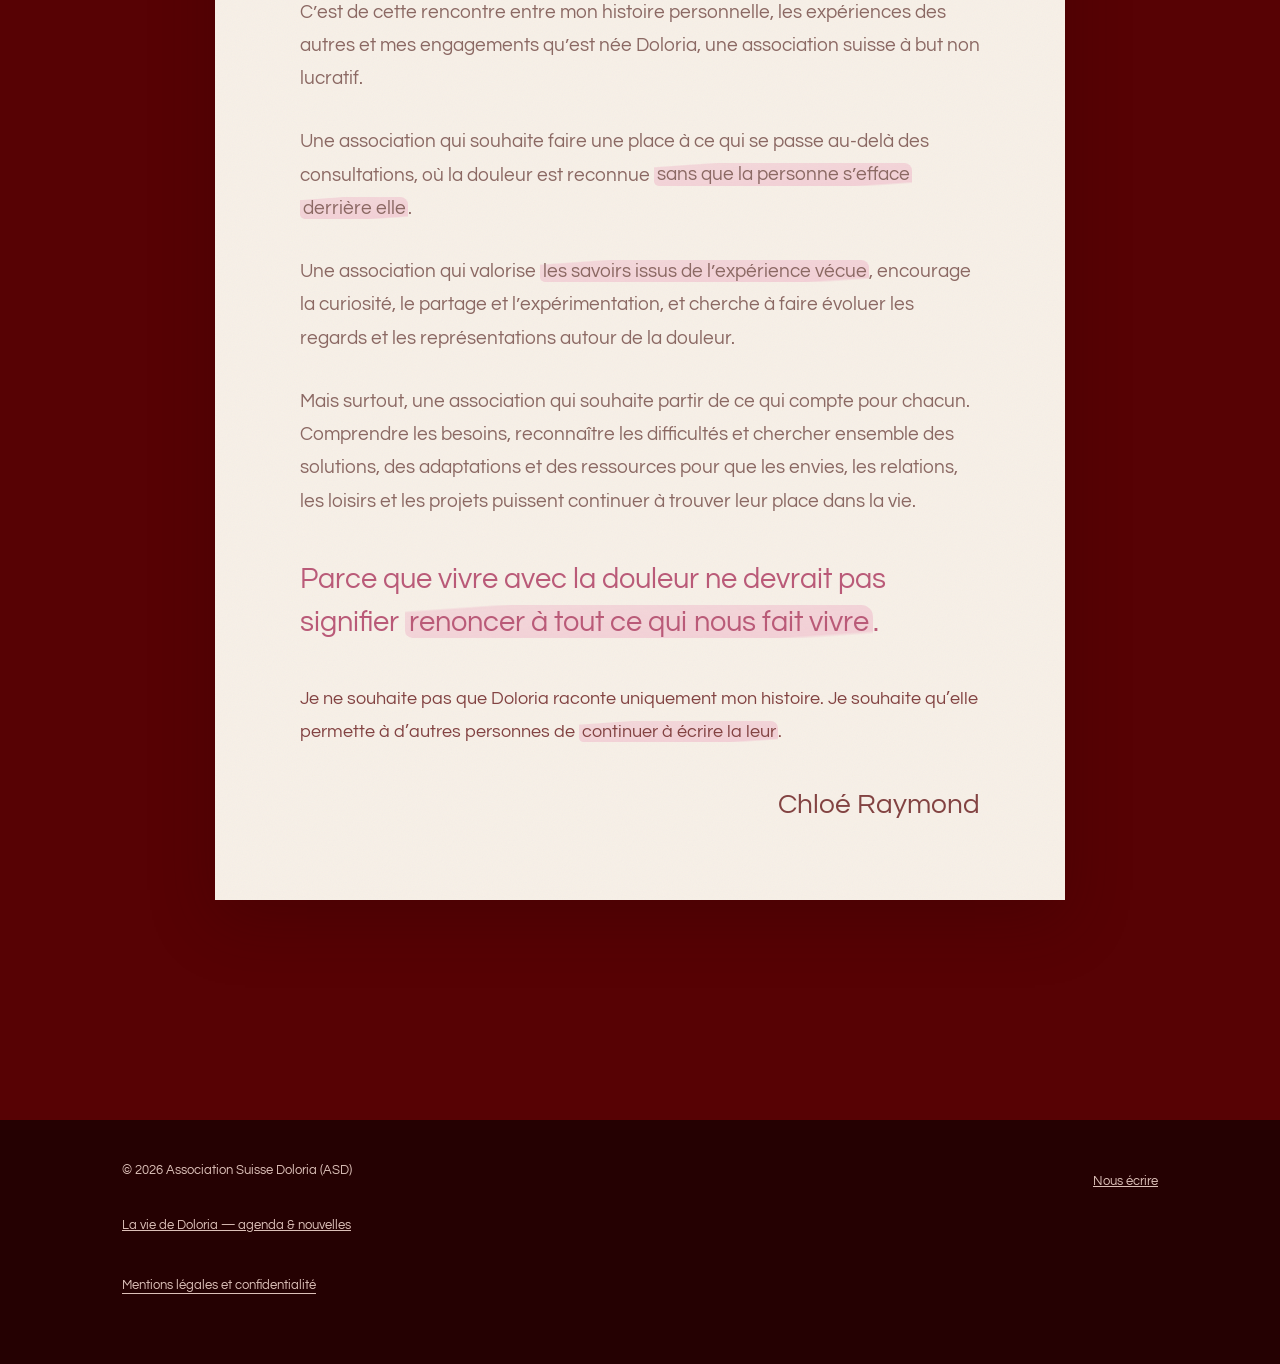
==== commit 07a2f3d2: "Prepare neuromodulation medical review and simplify resources and About" ====
--- a/a-propos.html
+++ b/a-propos.html
@@ -13,7 +13,7 @@
 .values-controls{display:flex;justify-content:flex-end;align-items:center;gap:20px;margin-top:20px}.values-controls[hidden]{display:none}.values-controls button{width:50px;height:50px;border:1px solid currentColor;border-radius:50%;background:transparent;color:var(--cream);font:inherit;cursor:pointer}.values-controls button:disabled{opacity:.35;cursor:default}.values-controls button:hover:not(:disabled){background:var(--cream);color:var(--wine)}.values-track:focus-visible,.values-controls button:focus-visible{outline:3px solid var(--rose);outline-offset:4px}
 @media(max-width:700px){.values-track .card{padding:24px}.about-beacon{padding-left:18px}}
 @media print{.values-track{display:block;overflow:visible}.values-track .card{margin-block:20px;break-inside:avoid}.values-controls{display:none}}
-</style><style id="about-intro-spacing">main.page>.wrap>.lead{margin-bottom:0}main.page>.wrap>.lead+.lead{margin-top:14px}main.page>.wrap>.about-beacon{margin-top:28px}</style><link rel="stylesheet" href="site-natural.css?v=20261108-menu"><link rel="stylesheet" href="about-invisible.css?v=1"><style id="invisible-intro-layout">.invisible-intro{margin-top:45px}.invisible-intro .lead{margin:0 0 22px;max-width:none;font-size:1.12rem;line-height:1.8}.invisible-intro .invisible-art{height:520px;min-height:0;top:110px}.founder-story .story-copy{max-width:740px;margin-top:36px}.founder-story .story-copy [data-cms-text="histoire_13"]{font-family:Questrial,Arial,sans-serif!important;font-size:1em;line-height:1.8;color:inherit;margin:0 0 26px;padding:0}@media(max-width:700px){.invisible-intro .invisible-art{height:420px;top:auto}.invisible-intro .lead{font-size:1rem}}</style><link rel="stylesheet" href="text-motion.css?v=2"><link rel="stylesheet" href="about-univers.css?v=20261108-papier"></head><body data-cms-page="a-propos"><a class="skip" href="#contenu">Aller au contenu</a><header id="site-header"><nav id="site-navigation" aria-label="Navigation principale"><a class="site-logo" href="index.html" aria-label="Doloria, accueil"><img src="media/site-564880e612cbc043.webp" alt="Doloria" width="72" height="72"></a><button id="site-menu-toggle" type="button" aria-expanded="false" aria-controls="site-menu" hidden>Menu</button><div id="site-menu"><a href="a-propos.html" aria-current="page">À propos</a><a href="vie-doloria.html">La vie de Doloria</a><a href="index.html#actions">Nos actions</a><a href="ressources.html">Ressources</a><details class="site-pro-menu"><summary>Espace professionnels <span aria-hidden="true">⌄</span></summary><div class="site-pro-links"><a href="professionnels.html">Santé</a><a href="professionnels-animation.html">Anim’</a><a href="professionnels-institutions.html">Institutions</a></div></details><a href="petits-courageux.html">Les Petits Courageux</a><a href="contact.html">Contact</a></div></nav></header><div class="accessibility-controls" hidden><button id="reading-motion" type="button" aria-pressed="false">Réduire les animations</button></div><main class="page" id="contenu" tabindex="-1"><div class="wrap"><h1><span data-cms-text="but_titre" >Vivre avec la douleur ou la maladie.</span><br><em data-cms-text="but_suite" >Vous ne voyez rien ? Regardez-moi autrement.</em></h1><div class="invisible-story invisible-intro"><div class="invisible-art" aria-hidden="true"><svg viewBox="0 0 440 620" role="presentation"><defs><radialGradient id="human-glow"><stop stop-color="#efbccb" stop-opacity=".25"/><stop offset="1" stop-color="#efbccb" stop-opacity="0"/></radialGradient></defs><ellipse cx="220" cy="290" rx="210" ry="260" fill="url(#human-glow)"/><g class="human-outline" fill="none" stroke="#f0dfc7" stroke-width="1.6"><ellipse cx="220" cy="155" rx="43" ry="54"/><path d="M197 204L194 230Q139 241 132 280L119 399Q120 416 133 412L162 305 165 405 152 554Q153 568 170 568L190 562 218 423 226 423 250 563 269 568Q286 568 285 554L270 405 278 305 306 412Q319 416 320 399L308 280Q301 241 247 230L244 204"/></g><g class="inner-lines" fill="none" stroke="#efbccb" stroke-width="2"><path d="M186 276Q246 240 255 290T180 340 251 381"/><path d="M211 214Q183 300 223 333T205 439"/><circle cx="221" cy="324" r="83" stroke-dasharray="2 10"/></g></svg><div class="invisible-word w1">Ce que l’on voit.</div><div class="invisible-word w2">Ce que l’on ressent.</div><div class="invisible-word w3">Ce que l’on souhaite vivre.</div></div><div class="intro-copy"><p class="lead" data-cms-text="but_texte">En Suisse, des structures médicales, des professionnels et des associations accompagnent les personnes vivant avec une douleur chronique. Mais une fois les consultations terminées, une question demeure : comment continuer à vivre avec la douleur, au-delà des soins ?</p><p class="lead" data-cms-text="but_actions">Car la douleur ne s’arrête pas à la sortie d’un cabinet médical. Elle accompagne parfois chaque instant du quotidien, bouleverse les relations, les projets, le travail, les loisirs et la place que l’on trouve dans la société.</p><p class="lead" data-cms-text="but_origine">C’est de cette réalité qu’est née Doloria, une association suisse à but non lucratif, avec la volonté de créer des liens entre le monde médical et la vie quotidienne.</p><p class="lead" data-cms-text="but_projets">Nous souhaitons faire entendre les expériences, valoriser les savoirs des patients, favoriser la compréhension de la douleur et développer des ressources, des rencontres et des projets où chacun peut expérimenter, participer et retrouver du pouvoir d’agir.</p></div></div><p class="about-beacon" data-cms-text="phrase_phare">Parce qu’entre deux consultations, il y a toute une vie à vivre.</p><section class="values" aria-labelledby="values-title"><h2 data-cms-text="valeurs_titre" id="values-title">Commencez là où vous êtes.</h2><div class="values-track" id="values-track" tabindex="0" role="region" aria-roledescription="carrousel" aria-label="Les six valeurs de Doloria"><article class="card" role="group" aria-roledescription="diapositive" aria-label="1 sur 6"><h3 data-cms-text="valeur_1_titre" >Respect</h3><p data-cms-text="valeur_1_texte" >Accueillir chaque personne telle qu’elle est, là où elle en est, avec son histoire, ses limites, ses choix et ses besoins. Sans jugement, sans injonction, sans chercher à la faire entrer dans une case.</p></article><article class="card" role="group" aria-roledescription="diapositive" aria-label="2 sur 6"><h3 data-cms-text="valeur_2_titre" >Autodétermination</h3><p data-cms-text="valeur_2_texte" >Chacun reste acteur de sa vie et de ses décisions. Doloria défend le droit de comprendre, de choisir, de refuser, d’essayer et de définir ce qui compte réellement pour soi.</p></article><article class="card" role="group" aria-roledescription="diapositive" aria-label="3 sur 6"><h3 data-cms-text="valeur_3_titre" >Co-construction</h3><p data-cms-text="valeur_3_texte" >Les réponses ne se construisent pas à la place des personnes concernées, mais avec elles. L’expérience vécue, les priorités de chacun et les savoirs professionnels ont tous leur place.</p></article><article class="card" role="group" aria-roledescription="diapositive" aria-label="4 sur 6"><h3 data-cms-text="valeur_4_titre" >Singularité</h3><p data-cms-text="valeur_4_texte" >Il n’existe pas une seule façon de vivre avec la douleur ou la maladie. Chaque parcours est unique, tout comme les besoins, les ressources, les envies et les objectifs de vie de chacun.</p></article><article class="card" role="group" aria-roledescription="diapositive" aria-label="5 sur 6"><h3 data-cms-text="valeur_5_titre" >Accessibilité</h3><p data-cms-text="valeur_5_texte" >L’information et les ressources doivent pouvoir être comprises et utilisées par tous. Doloria veut rendre les connaissances autour de la douleur plus claires, plus accessibles et plus proches du quotidien.</p></article><article class="card" role="group" aria-roledescription="diapositive" aria-label="6 sur 6"><h3 data-cms-text="valeur_6_titre" >La vie avant la douleur</h3><p data-cms-text="valeur_6_texte" >La douleur peut bouleverser une existence, mais elle ne définit pas une personne. Doloria part de ce qui compte vraiment : le quotidien, les liens, les envies, les projets et tout ce que chacun souhaite encore vivre.</p></article></div><div class="values-controls" hidden><button type="button" class="values-prev" aria-label="Valeur précédente" aria-controls="values-track">←</button><span class="values-count" aria-live="polite" aria-atomic="true">1 / 6</span><button type="button" class="values-next" aria-label="Valeur suivante" aria-controls="values-track">→</button></div></section><section class="founder-story" aria-labelledby="story-title"><h2 data-cms-text="histoire_titre" id="story-title">Doloria est née d’une histoire vécue</h2><div class="story-copy"><p class="" data-cms-text="histoire_1">La douleur fait partie de mon quotidien depuis l’enfance. Je vis avec des douleurs neuropathiques chroniques à la suite d’une hernie discale, soulagées grâce à la neurostimulation médullaire, ainsi qu’avec une lombalgie chronique.</p><p class="" data-cms-text="histoire_2">Très tôt, j’ai découvert que la douleur ne se limitait pas à ses conséquences physiques : elle pouvait toucher notre vie tout entière.</p><p class="" data-cms-text="histoire_3">Après avoir connu l’errance médicale et reçu des soins à l’étranger, une question a pris de plus en plus de place :</p><p class="story-highlight" data-cms-text="histoire_4">Au-delà des soins, qu’est-ce qui nous aide réellement à continuer à vivre avec la douleur ?</p><p class="" data-cms-text="histoire_5">Mon engagement au sein de l’Association francophone pour vaincre les douleurs (AFVD), mes rencontres avec d’autres personnes concernées en Suisse ou au-delà, ainsi que mes expériences dans l’accompagnement des enfants et mes études en psychologie ont progressivement nourri cette réflexion.</p><p class="" data-cms-text="histoire_6">J’ai découvert des parcours très différents du mien, mais aussi des besoins qui se rejoignaient : être entendu, être reconnu dans sa douleur, rencontrer d’autres personnes, accéder à des ressources, participer à des activités et surtout, pouvoir continuer à faire ce qui compte pour soi.</p><p class="" data-cms-text="histoire_7">Car reconnaître la douleur d’une personne est essentiel. Mais reconnaître sa douleur, c’est aussi s’intéresser à ce qu’elle empêche la personne de vivre, à ce qu’elle souhaite préserver et aux possibilités qui pourraient s’offrir à elle.</p><p class="" data-cms-text="histoire_8">C’est de cette rencontre entre mon histoire personnelle, les expériences des autres et mes engagements qu’est née Doloria, une association suisse à but non lucratif.</p><p class="" data-cms-text="histoire_9">Une association qui souhaite faire une place à ce qui se passe au-delà des consultations, où la douleur est reconnue sans que la personne s’efface derrière elle.</p><p class="" data-cms-text="histoire_10">Une association qui valorise les savoirs issus de l’expérience vécue, encourage la curiosité, le partage et l’expérimentation, et cherche à faire évoluer les regards et les représentations autour de la douleur.</p><p class="" data-cms-text="histoire_11">Mais surtout, une association qui souhaite partir de ce qui compte pour chacun. Comprendre les besoins, reconnaître les difficultés et chercher ensemble des solutions, des adaptations et des ressources pour que les envies, les relations, les loisirs et les projets puissent continuer à trouver leur place dans la vie.</p><p class="story-highlight" data-cms-text="histoire_12">Parce que vivre avec la douleur ne devrait pas signifier renoncer à tout ce qui nous fait vivre.</p><p class="story-highlight" data-cms-text="histoire_13">Je ne souhaite pas que Doloria raconte uniquement mon histoire. Je souhaite qu’elle permette à d’autres personnes de continuer à écrire la leur.</p><p class="founder-signature" data-cms-text="signature">Chloé Raymond</p></div></section></div></main><footer><div class="wrap"><span>© 2026 Association Suisse Doloria (ASD)</span><a href="contact.html">Nous écrire</a></div><div class="wrap"><a href="vie-doloria.html" style="display:inline-flex;min-height:44px;align-items:center">La vie de Doloria — agenda &amp; nouvelles</a></div><div class="wrap" style="padding-top:16px;padding-bottom:16px"><a href="mentions-legales.html" style="display:inline-flex;align-items:center;min-height:44px;text-decoration:underline;text-underline-offset:4px">Mentions légales et confidentialité</a></div></footer><script src="cms-public.js" defer></script><script src="accessibility.js" defer></script><script src="site-natural.js?v=20261108-menu" defer></script><script>
+</style><style id="about-intro-spacing">main.page>.wrap>.lead{margin-bottom:0}main.page>.wrap>.lead+.lead{margin-top:14px}main.page>.wrap>.about-beacon{margin-top:28px}</style><link rel="stylesheet" href="site-natural.css?v=20261108-menu"><link rel="stylesheet" href="about-invisible.css?v=1"><style id="invisible-intro-layout">.invisible-intro{margin-top:45px}.invisible-intro .lead{margin:0 0 22px;max-width:none;font-size:1.12rem;line-height:1.8}.invisible-intro .invisible-art{height:520px;min-height:0;top:110px}.founder-story .story-copy{max-width:740px;margin-top:36px}.founder-story .story-copy [data-cms-text="histoire_13"]{font-family:Questrial,Arial,sans-serif!important;font-size:1em;line-height:1.8;color:inherit;margin:0 0 26px;padding:0}@media(max-width:700px){.invisible-intro .invisible-art{height:420px;top:auto}.invisible-intro .lead{font-size:1rem}}</style><link rel="stylesheet" href="text-motion.css?v=2"><link rel="stylesheet" href="about-univers.css?v=20261108-papier"></head><body data-cms-page="a-propos"><a class="skip" href="#contenu">Aller au contenu</a><header id="site-header"><nav id="site-navigation" aria-label="Navigation principale"><a class="site-logo" href="index.html" aria-label="Doloria, accueil"><img src="media/site-564880e612cbc043.webp" alt="Doloria" width="72" height="72"></a><button id="site-menu-toggle" type="button" aria-expanded="false" aria-controls="site-menu" hidden>Menu</button><div id="site-menu"><a href="a-propos.html" aria-current="page">À propos</a><a href="vie-doloria.html">La vie de Doloria</a><a href="index.html#actions">Nos actions</a><a href="ressources.html">Ressources</a><details class="site-pro-menu"><summary>Espace professionnels <span aria-hidden="true">⌄</span></summary><div class="site-pro-links"><a href="professionnels.html">Santé</a><a href="professionnels-animation.html">Anim’</a><a href="professionnels-institutions.html">Institutions</a></div></details><a href="petits-courageux.html">Les Petits Courageux</a><a href="contact.html">Contact</a></div></nav></header><div class="accessibility-controls" hidden><button id="reading-motion" type="button" aria-pressed="false">Réduire les animations</button></div><main class="page" id="contenu" tabindex="-1"><div class="wrap"><h1><span data-cms-text="but_titre" >Vivre avec la douleur ou la maladie.</span><br><em data-cms-text="but_suite" >Vous ne voyez rien ? Regardez-moi autrement.</em></h1><div class="invisible-story invisible-intro"><div class="invisible-art" aria-hidden="true"><svg viewBox="0 0 440 620" role="presentation"><defs><radialGradient id="human-glow"><stop stop-color="#efbccb" stop-opacity=".25"/><stop offset="1" stop-color="#efbccb" stop-opacity="0"/></radialGradient></defs><ellipse cx="220" cy="290" rx="210" ry="260" fill="url(#human-glow)"/><g class="human-outline" fill="none" stroke="#f0dfc7" stroke-width="1.6"><ellipse cx="220" cy="155" rx="43" ry="54"/><path d="M197 204L194 230Q139 241 132 280L119 399Q120 416 133 412L162 305 165 405 152 554Q153 568 170 568L190 562 218 423 226 423 250 563 269 568Q286 568 285 554L270 405 278 305 306 412Q319 416 320 399L308 280Q301 241 247 230L244 204"/></g><g class="inner-lines" fill="none" stroke="#efbccb" stroke-width="2"><path d="M186 276Q246 240 255 290T180 340 251 381"/><path d="M211 214Q183 300 223 333T205 439"/><circle cx="221" cy="324" r="83" stroke-dasharray="2 10"/></g></svg><div class="invisible-word w1">Ce que l’on voit.</div><div class="invisible-word w2">Ce que l’on ressent.</div><div class="invisible-word w3">Ce que l’on souhaite vivre.</div></div><div class="intro-copy"><p class="lead" data-cms-text="but_texte">En Suisse, des structures médicales, des professionnels et des associations accompagnent les personnes vivant avec une douleur chronique. Mais une fois les consultations terminées, une question demeure : comment continuer à vivre avec la douleur, au-delà des soins ?</p><p class="lead" data-cms-text="but_actions">Car la douleur ne s’arrête pas à la sortie d’un cabinet médical. Elle accompagne parfois chaque instant du quotidien, bouleverse les relations, les projets, le travail, les loisirs et la place que l’on trouve dans la société.</p><p class="lead" data-cms-text="but_origine">C’est de cette réalité qu’est née Doloria, une association suisse à but non lucratif, avec la volonté de créer des liens entre le monde médical et la vie quotidienne.</p><p class="lead" data-cms-text="but_projets">Nous souhaitons faire entendre les expériences, valoriser les savoirs des patients, favoriser la compréhension de la douleur et développer des ressources, des rencontres et des projets où chacun peut expérimenter, participer et retrouver du pouvoir d’agir.</p></div></div><section class="values" aria-labelledby="values-title"><h2 data-cms-text="valeurs_titre" id="values-title">Commencez là où vous êtes.</h2><div class="values-track" id="values-track" tabindex="0" role="region" aria-roledescription="carrousel" aria-label="Les six valeurs de Doloria"><article class="card" role="group" aria-roledescription="diapositive" aria-label="1 sur 6"><h3 data-cms-text="valeur_1_titre" >Respect</h3><p data-cms-text="valeur_1_texte" >Accueillir chaque personne telle qu’elle est, là où elle en est, avec son histoire, ses limites, ses choix et ses besoins. Sans jugement, sans injonction, sans chercher à la faire entrer dans une case.</p></article><article class="card" role="group" aria-roledescription="diapositive" aria-label="2 sur 6"><h3 data-cms-text="valeur_2_titre" >Autodétermination</h3><p data-cms-text="valeur_2_texte" >Chacun reste acteur de sa vie et de ses décisions. Doloria défend le droit de comprendre, de choisir, de refuser, d’essayer et de définir ce qui compte réellement pour soi.</p></article><article class="card" role="group" aria-roledescription="diapositive" aria-label="3 sur 6"><h3 data-cms-text="valeur_3_titre" >Co-construction</h3><p data-cms-text="valeur_3_texte" >Les réponses ne se construisent pas à la place des personnes concernées, mais avec elles. L’expérience vécue, les priorités de chacun et les savoirs professionnels ont tous leur place.</p></article><article class="card" role="group" aria-roledescription="diapositive" aria-label="4 sur 6"><h3 data-cms-text="valeur_4_titre" >Singularité</h3><p data-cms-text="valeur_4_texte" >Il n’existe pas une seule façon de vivre avec la douleur ou la maladie. Chaque parcours est unique, tout comme les besoins, les ressources, les envies et les objectifs de vie de chacun.</p></article><article class="card" role="group" aria-roledescription="diapositive" aria-label="5 sur 6"><h3 data-cms-text="valeur_5_titre" >Accessibilité</h3><p data-cms-text="valeur_5_texte" >L’information et les ressources doivent pouvoir être comprises et utilisées par tous. Doloria veut rendre les connaissances autour de la douleur plus claires, plus accessibles et plus proches du quotidien.</p></article><article class="card" role="group" aria-roledescription="diapositive" aria-label="6 sur 6"><h3 data-cms-text="valeur_6_titre" >La vie avant la douleur</h3><p data-cms-text="valeur_6_texte" >La douleur peut bouleverser une existence, mais elle ne définit pas une personne. Doloria part de ce qui compte vraiment : le quotidien, les liens, les envies, les projets et tout ce que chacun souhaite encore vivre.</p></article></div><div class="values-controls" hidden><button type="button" class="values-prev" aria-label="Valeur précédente" aria-controls="values-track">←</button><span class="values-count" aria-live="polite" aria-atomic="true">1 / 6</span><button type="button" class="values-next" aria-label="Valeur suivante" aria-controls="values-track">→</button></div></section><section class="founder-story" aria-labelledby="story-title"><h2 data-cms-text="histoire_titre" id="story-title">Doloria est née d’une histoire vécue</h2><div class="story-copy"><p class="" data-cms-text="histoire_1">La douleur fait partie de mon quotidien depuis l’enfance. Je vis avec des douleurs neuropathiques chroniques à la suite d’une hernie discale, soulagées grâce à la neurostimulation médullaire, ainsi qu’avec une lombalgie chronique.</p><p class="" data-cms-text="histoire_2">Très tôt, j’ai découvert que la douleur ne se limitait pas à ses conséquences physiques : elle pouvait toucher notre vie tout entière.</p><p class="" data-cms-text="histoire_3">Après avoir connu l’errance médicale et reçu des soins à l’étranger, une question a pris de plus en plus de place :</p><p class="story-highlight" data-cms-text="histoire_4">Au-delà des soins, qu’est-ce qui nous aide réellement à continuer à vivre avec la douleur ?</p><p class="" data-cms-text="histoire_5">Mon engagement au sein de l’Association francophone pour vaincre les douleurs (AFVD), mes rencontres avec d’autres personnes concernées en Suisse ou au-delà, ainsi que mes expériences dans l’accompagnement des enfants et mes études en psychologie ont progressivement nourri cette réflexion.</p><p class="" data-cms-text="histoire_6">J’ai découvert des parcours très différents du mien, mais aussi des besoins qui se rejoignaient : être entendu, être reconnu dans sa douleur, rencontrer d’autres personnes, accéder à des ressources, participer à des activités et surtout, pouvoir continuer à faire ce qui compte pour soi.</p><p class="" data-cms-text="histoire_7">Car reconnaître la douleur d’une personne est essentiel. Mais reconnaître sa douleur, c’est aussi s’intéresser à ce qu’elle empêche la personne de vivre, à ce qu’elle souhaite préserver et aux possibilités qui pourraient s’offrir à elle.</p><p class="" data-cms-text="histoire_8">C’est de cette rencontre entre mon histoire personnelle, les expériences des autres et mes engagements qu’est née Doloria, une association suisse à but non lucratif.</p><p class="" data-cms-text="histoire_9">Une association qui souhaite faire une place à ce qui se passe au-delà des consultations, où la douleur est reconnue sans que la personne s’efface derrière elle.</p><p class="" data-cms-text="histoire_10">Une association qui valorise les savoirs issus de l’expérience vécue, encourage la curiosité, le partage et l’expérimentation, et cherche à faire évoluer les regards et les représentations autour de la douleur.</p><p class="" data-cms-text="histoire_11">Mais surtout, une association qui souhaite partir de ce qui compte pour chacun. Comprendre les besoins, reconnaître les difficultés et chercher ensemble des solutions, des adaptations et des ressources pour que les envies, les relations, les loisirs et les projets puissent continuer à trouver leur place dans la vie.</p><p class="story-highlight" data-cms-text="histoire_12">Parce que vivre avec la douleur ne devrait pas signifier renoncer à tout ce qui nous fait vivre.</p><p class="story-highlight" data-cms-text="histoire_13">Je ne souhaite pas que Doloria raconte uniquement mon histoire. Je souhaite qu’elle permette à d’autres personnes de continuer à écrire la leur.</p><p class="founder-signature" data-cms-text="signature">Chloé Raymond</p></div></section></div></main><footer><div class="wrap"><span>© 2026 Association Suisse Doloria (ASD)</span><a href="contact.html">Nous écrire</a></div><div class="wrap"><a href="vie-doloria.html" style="display:inline-flex;min-height:44px;align-items:center">La vie de Doloria — agenda &amp; nouvelles</a></div><div class="wrap" style="padding-top:16px;padding-bottom:16px"><a href="mentions-legales.html" style="display:inline-flex;align-items:center;min-height:44px;text-decoration:underline;text-underline-offset:4px">Mentions légales et confidentialité</a></div></footer><script src="cms-public.js" defer></script><script src="accessibility.js" defer></script><script src="site-natural.js?v=20261108-menu" defer></script><script>
 (()=>{const track=document.getElementById('values-track');if(!track)return;const cards=[...track.children],controls=document.querySelector('.values-controls'),prev=document.querySelector('.values-prev'),next=document.querySelector('.values-next'),count=document.querySelector('.values-count');let index=0,raf=0;controls.hidden=false;
 function sync(){raf=0;index=cards.reduce((best,card,i)=>Math.abs(card.getBoundingClientRect().left-track.getBoundingClientRect().left)<Math.abs(cards[best].getBoundingClientRect().left-track.getBoundingClientRect().left)?i:best,0);prev.disabled=index===0;next.disabled=index===cards.length-1;count.textContent=(index+1)+' / '+cards.length;}
 function go(i){const target=Math.max(0,Math.min(cards.length-1,i));track.scrollBy({left:cards[target].getBoundingClientRect().left-track.getBoundingClientRect().left,behavior:matchMedia('(prefers-reduced-motion: reduce)').matches||document.documentElement.classList.contains('no-motion')?'instant':'smooth'});}
